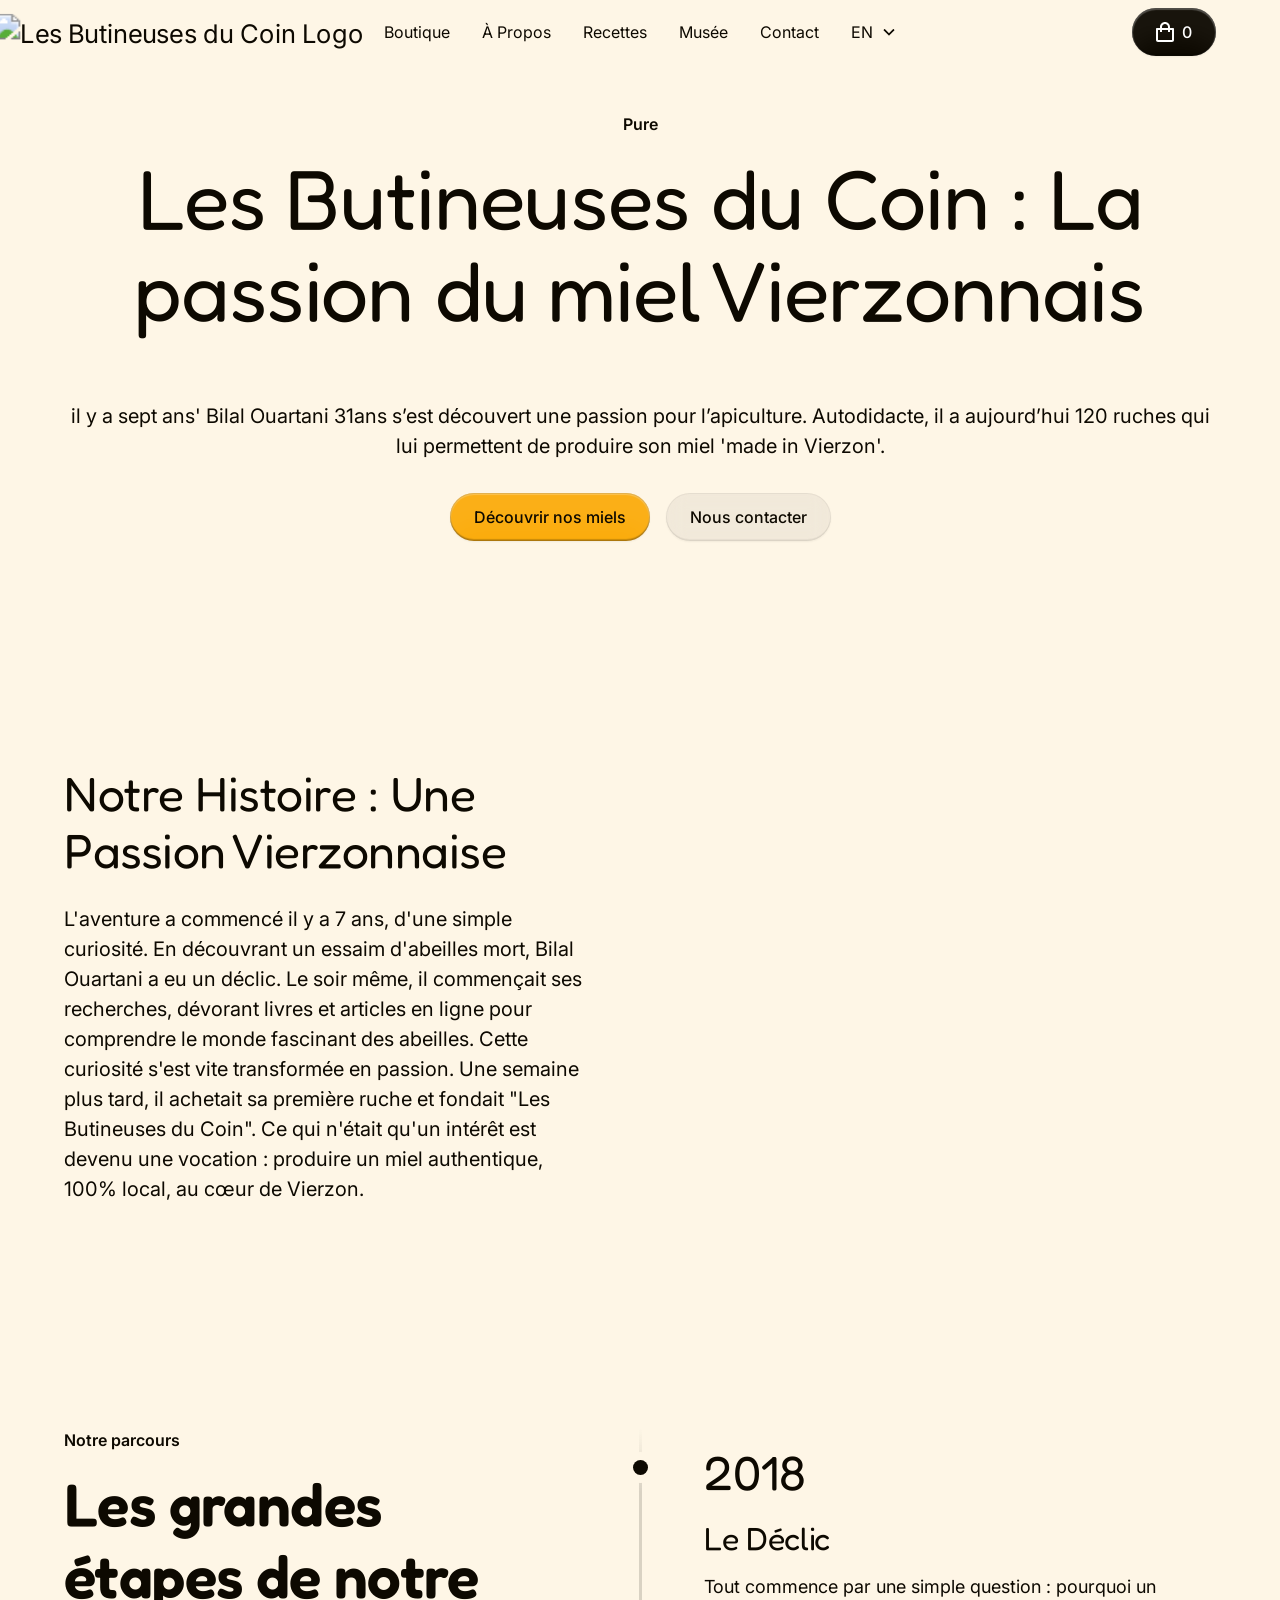
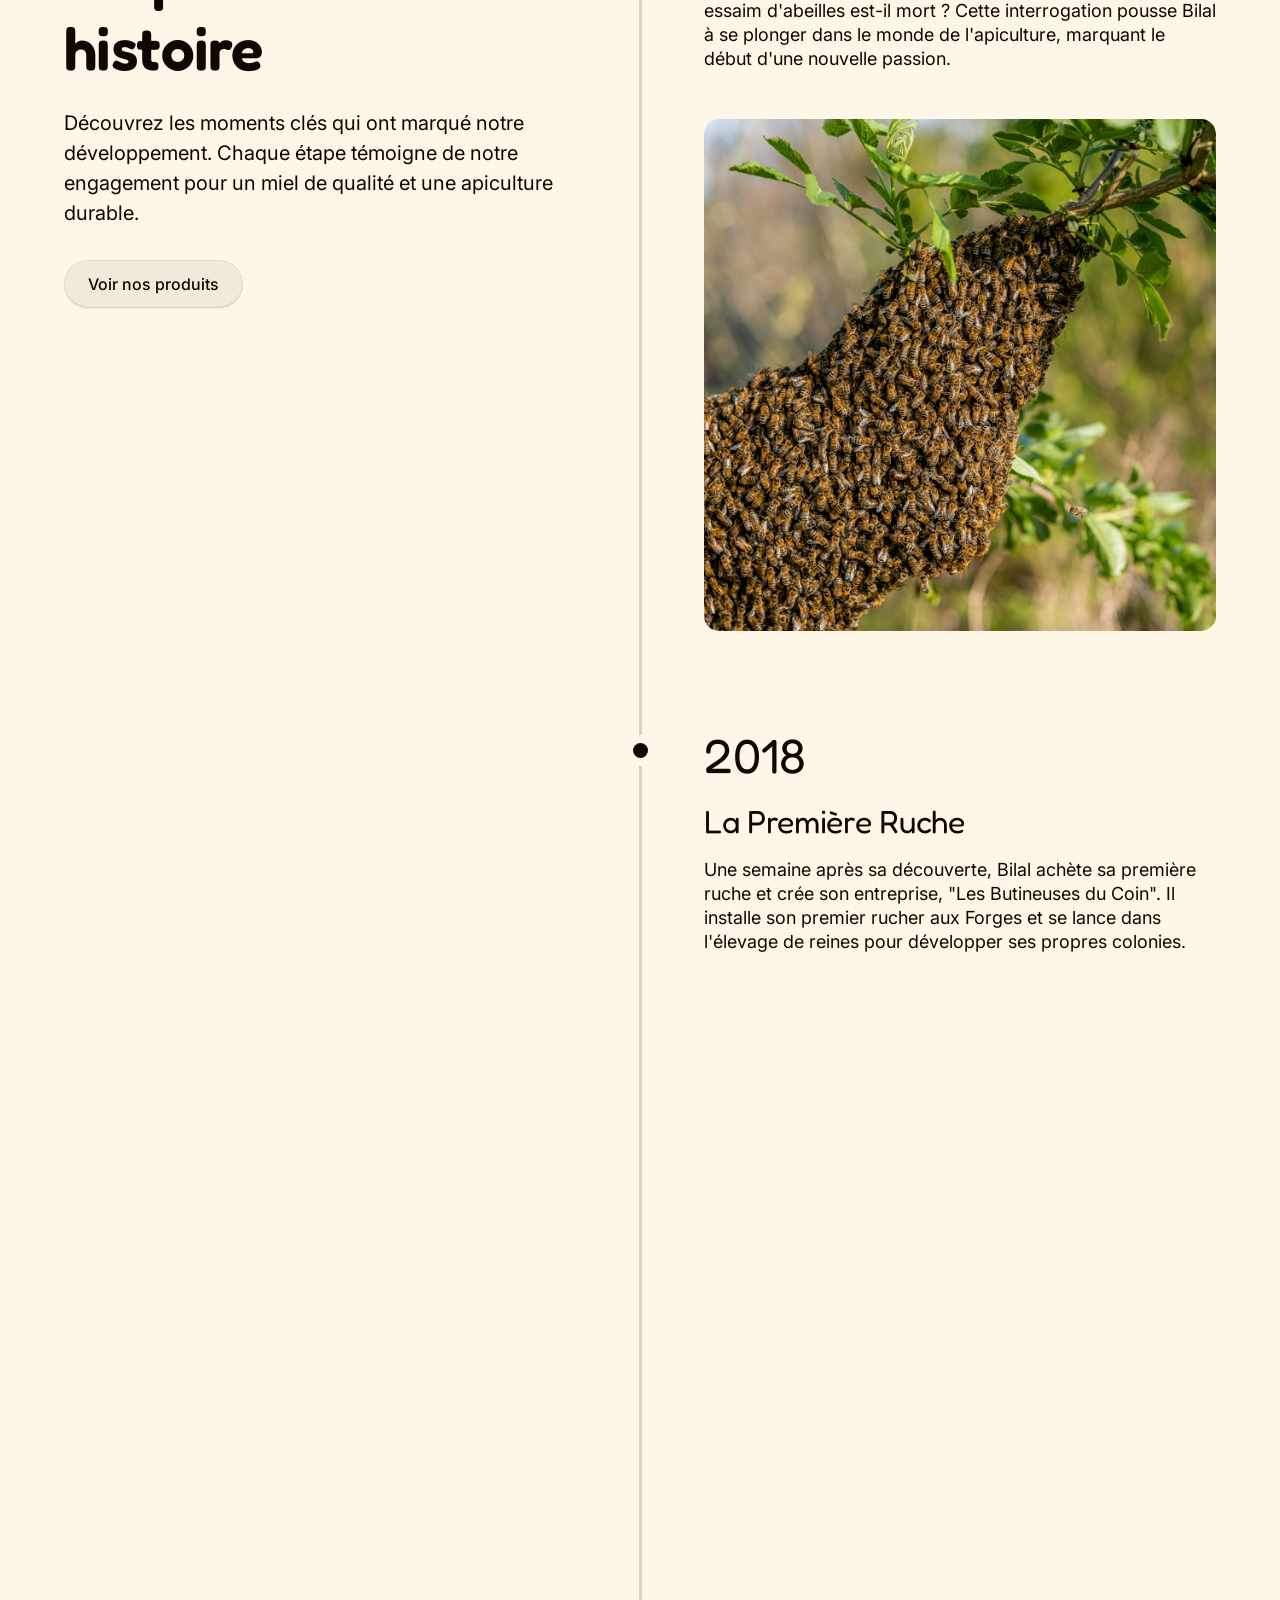
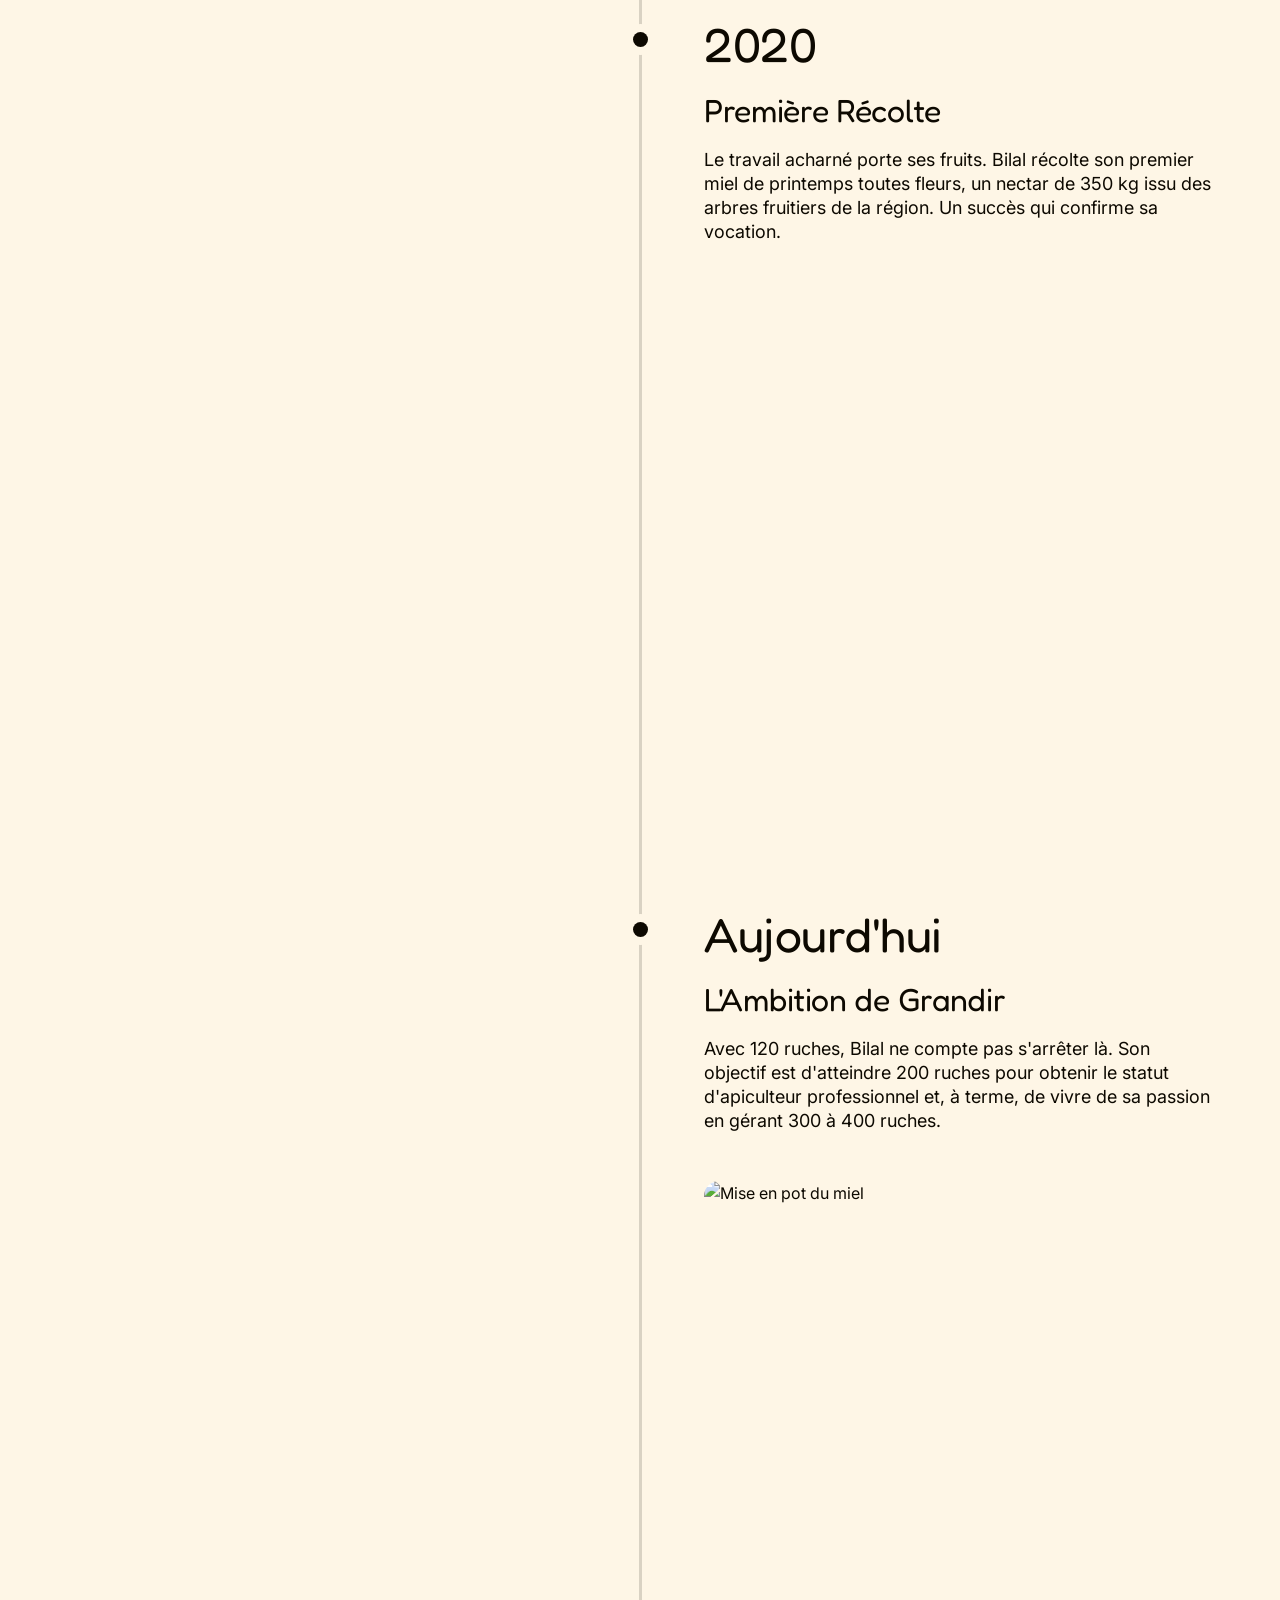
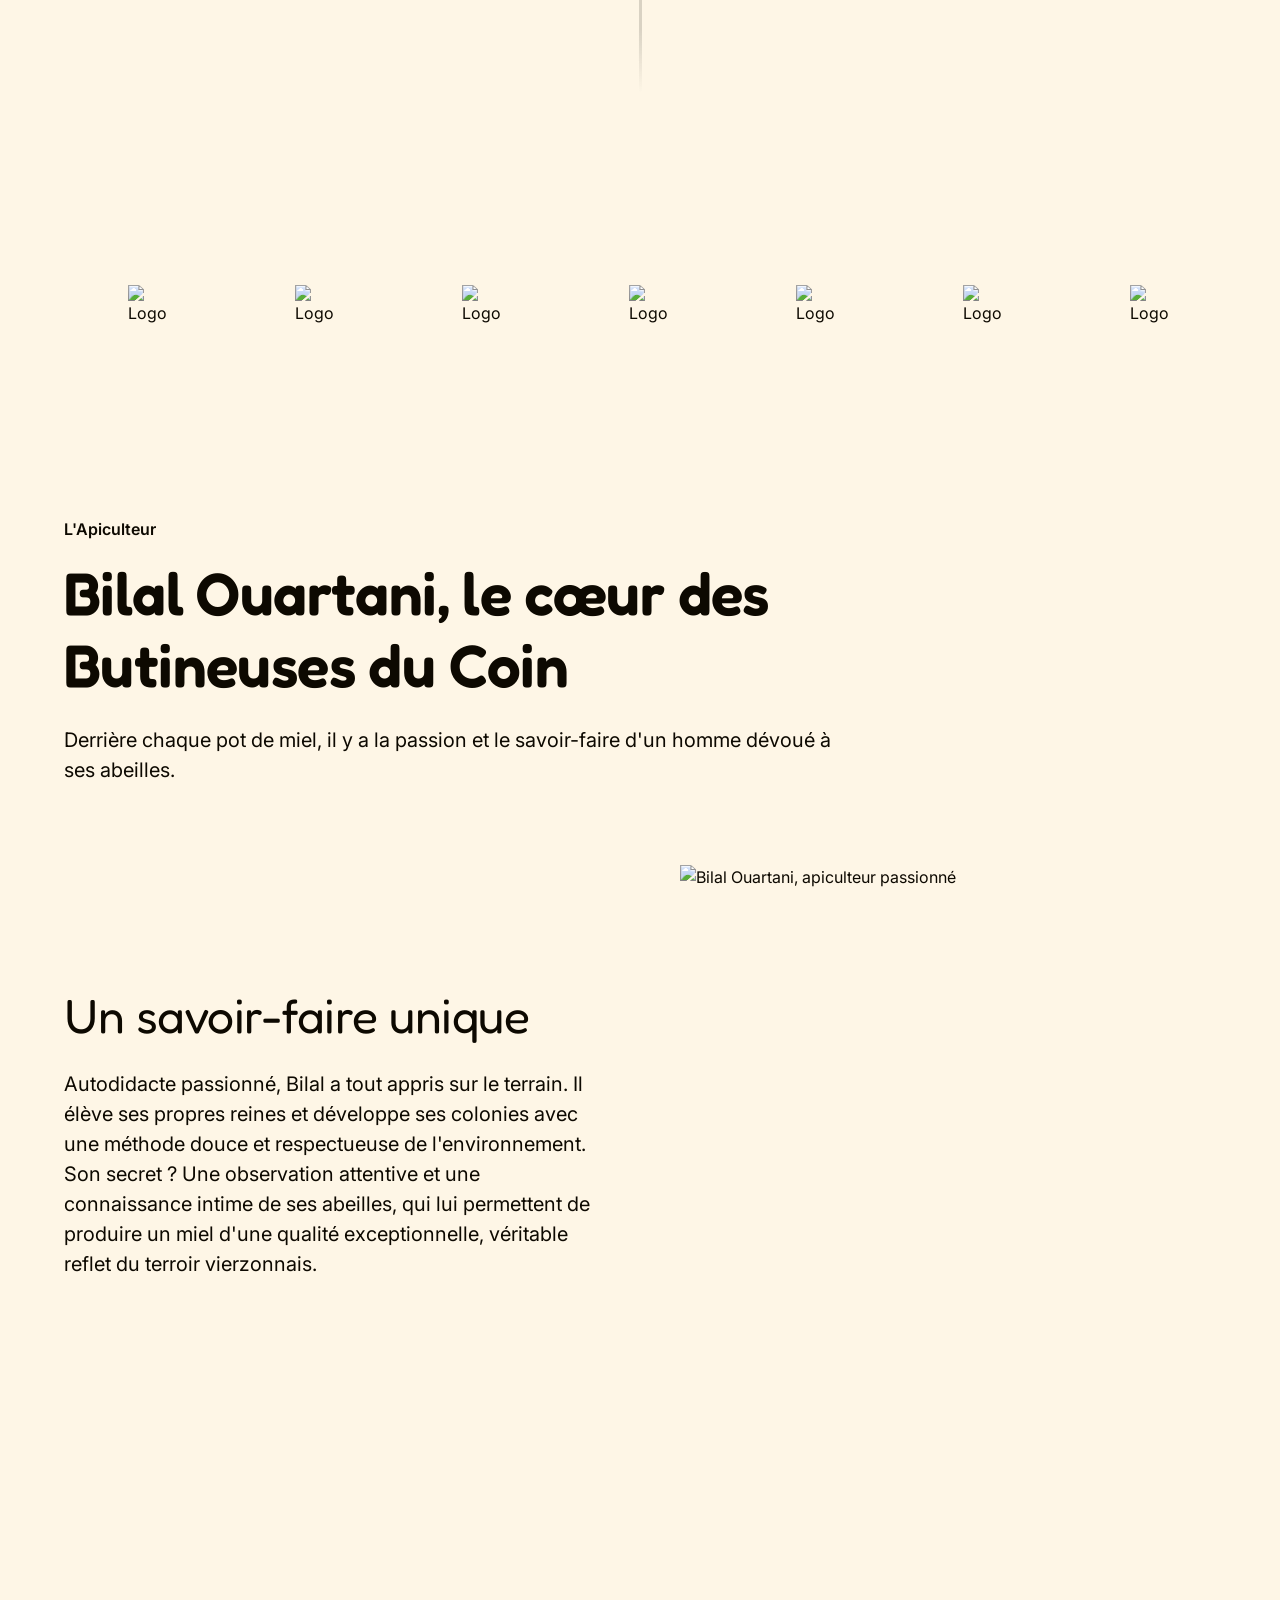
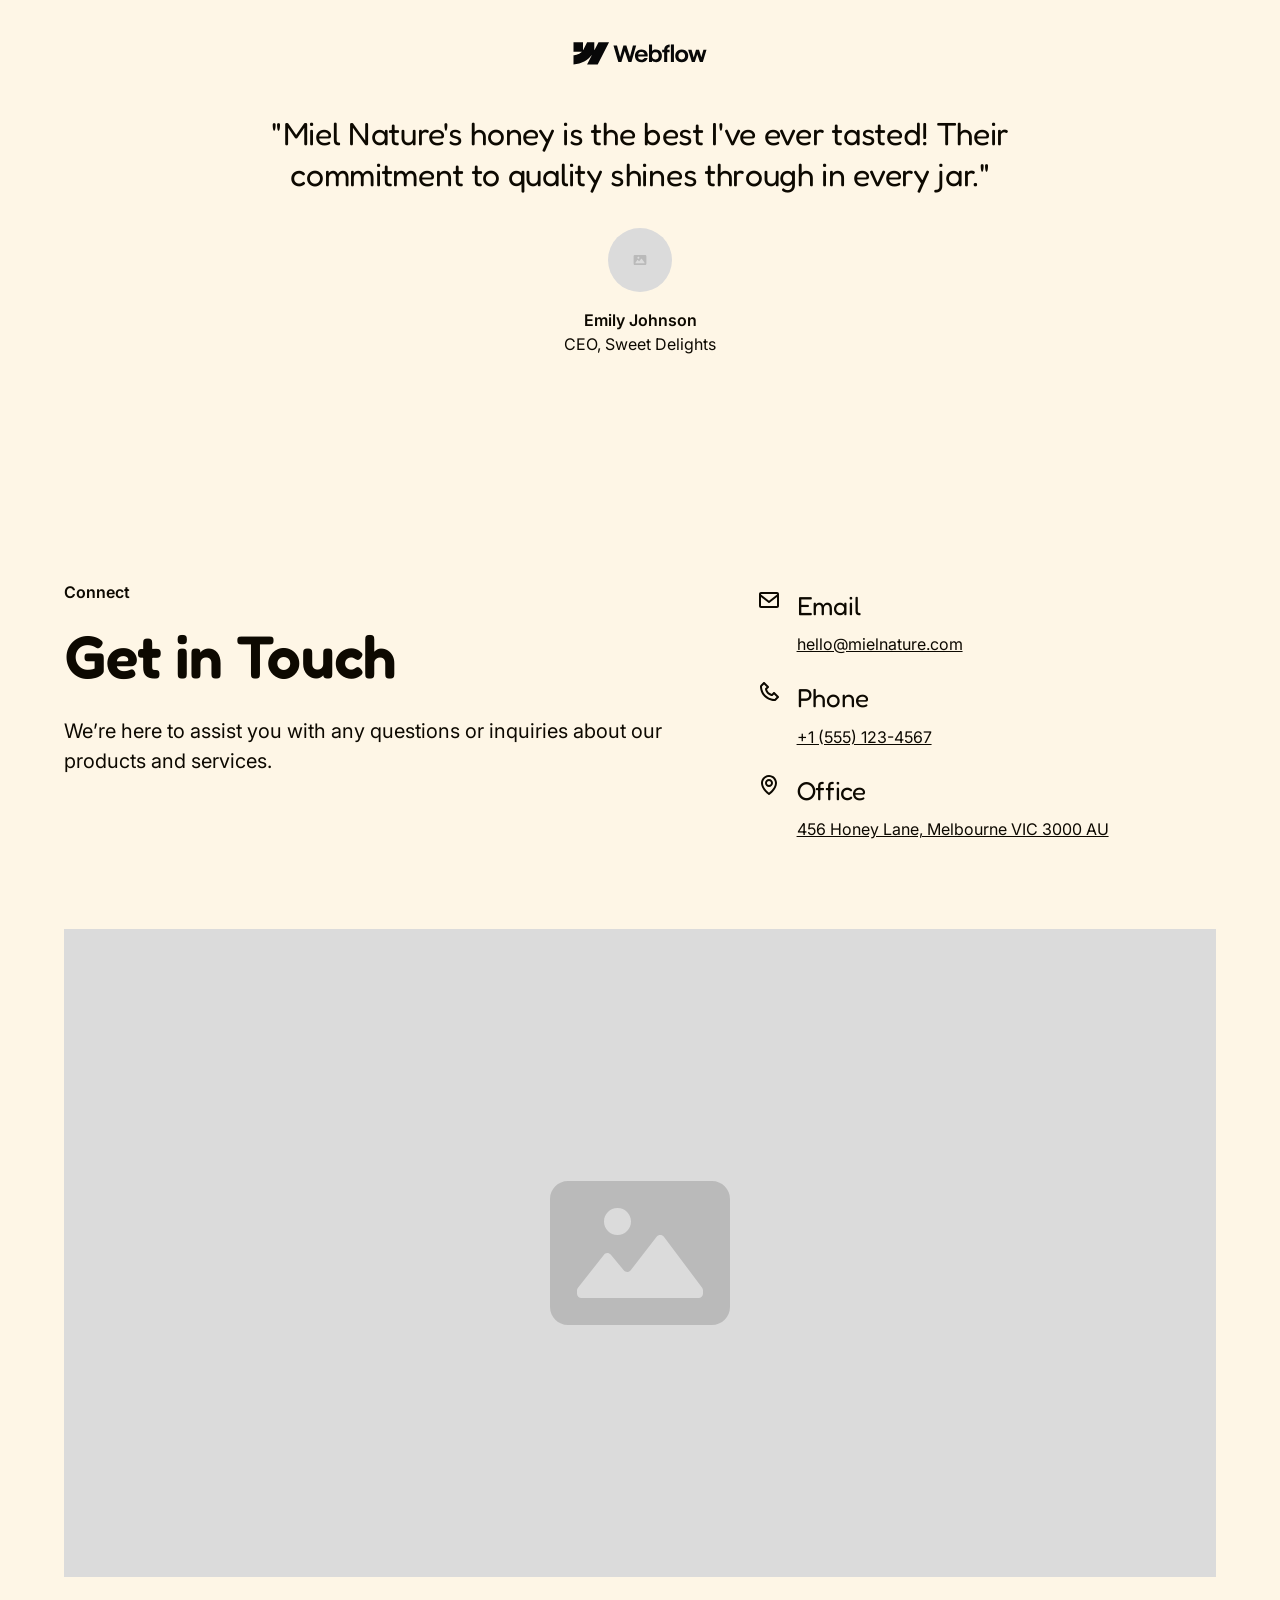
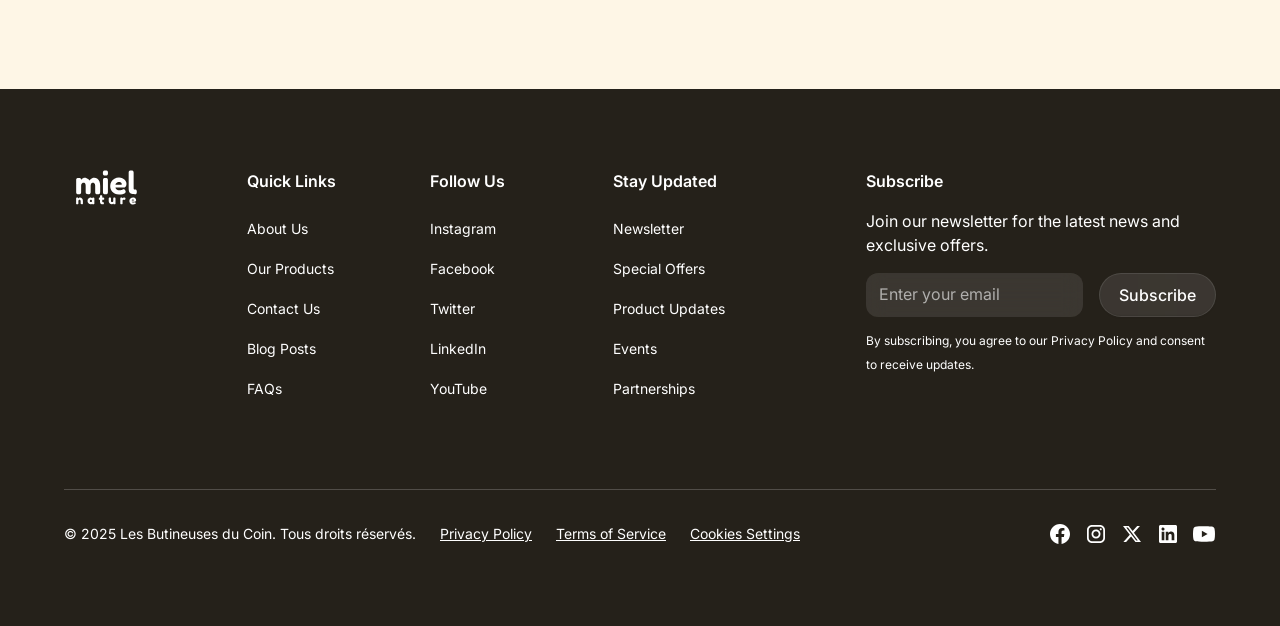
==== about-us.html @ dd6aa399 "V1" ====
<!DOCTYPE html><!--  This site was created in Webflow. https://webflow.com  --><!--  Last Published: Tue Aug 05 2025 04:51:40 GMT+0000 (Coordinated Universal Time)  -->
<html data-wf-page="68918dcccff616f6d6f81ccb" data-wf-site="68918dcccff616f6d6f81c86">
<head>
  <meta charset="utf-8">
  <title>À Propos - Les Butineuses du Coin</title>
  <meta content="À Propos - Les Butineuses du Coin" property="og:title">
  <meta content="À Propos - Les Butineuses du Coin" property="twitter:title">
  <meta content="width=device-width, initial-scale=1" name="viewport">
  <meta content="Webflow" name="generator">
  <link href="css/normalize.css" rel="stylesheet" type="text/css">
  <link href="css/webflow.css" rel="stylesheet" type="text/css">
  <link href="css/miel-34b9ab.webflow.css" rel="stylesheet" type="text/css">
  <script type="text/javascript">!function(o,c){var n=c.documentElement,t=" w-mod-";n.className+=t+"js",("ontouchstart"in o||o.DocumentTouch&&c instanceof DocumentTouch)&&(n.className+=t+"touch")}(window,document);</script>
  <link href="images/favicon.png" rel="shortcut icon" type="image/x-icon">
  <link href="images/webclip.png" rel="apple-touch-icon"><!--  Keep this css code to improve the font quality -->
  <style>
  * {
  -webkit-font-smoothing: antialiased;
  -moz-osx-font-smoothing: grayscale;
  -o-font-smoothing: antialiased;
}
.timeline3_image {
  border-radius: 15px;
}
</style>
</head>
<body>
  <div class="page-wrapper">
    <div class="global-styles">
      <div class="style-overrides w-embed">
        <style>
/* Ensure all elements inherit the color from its parent */
a,
.w-input,
.w-select,
.w-tab-link,
.w-nav-link,
.w-nav-brand,
.w-dropdown-btn,
.w-dropdown-toggle,
.w-slider-arrow-left,
.w-slider-arrow-right,
.w-dropdown-link {
  color: inherit;
  text-decoration: inherit;
  font-size: inherit;
}
/* Focus state style for keyboard navigation for the focusable elements */
*[tabindex]:focus-visible,
  input[type="file"]:focus-visible {
   outline: 0.125rem solid #4d65ff;
   outline-offset: 0.125rem;
}
/* Get rid of top margin on first element in any rich text element */
.w-richtext > :not(div):first-child, .w-richtext > div:first-child > :first-child {
  margin-top: 0 !important;
}
/* Get rid of bottom margin on last element in any rich text element */
.w-richtext>:last-child, .w-richtext ol li:last-child, .w-richtext ul li:last-child {
	margin-bottom: 0 !important;
}
/* Prevent all click and hover interaction with an element */
.pointer-events-off {
	pointer-events: none;
}
/* Enables all click and hover interaction with an element */
.pointer-events-on {
  pointer-events: auto;
}
/* Create a class of .div-square which maintains a 1:1 dimension of a div */
.div-square::after {
	content: "";
	display: block;
	padding-bottom: 100%;
}
/* Make sure containers never lose their center alignment */
.container-medium,.container-small, .container-large {
	margin-right: auto !important;
  margin-left: auto !important;
}
/* Apply "..." after 3 lines of text */
.text-style-3lines {
	display: -webkit-box;
	overflow: hidden;
	-webkit-line-clamp: 3;
	-webkit-box-orient: vertical;
}
/* Apply "..." after 2 lines of text */
.text-style-2lines {
	display: -webkit-box;
	overflow: hidden;
	-webkit-line-clamp: 2;
	-webkit-box-orient: vertical;
}
/* Adds inline flex display */
.display-inlineflex {
  display: inline-flex;
}
/* These classes are never overwritten */
.hide {
  display: none !important;
}
/* Remove default Webflow chevron from form select */
select{
  -webkit-appearance:none;
}
@media screen and (max-width: 991px) {
    .hide, .hide-tablet {
        display: none !important;
    }
}
  @media screen and (max-width: 767px) {
    .hide-mobile-landscape{
      display: none !important;
    }
}
  @media screen and (max-width: 479px) {
    .hide-mobile{
      display: none !important;
    }
}
.margin-0 {
  margin: 0rem !important;
}
.padding-0 {
  padding: 0rem !important;
}
.spacing-clean {
padding: 0rem !important;
margin: 0rem !important;
}
.margin-top {
  margin-right: 0rem !important;
  margin-bottom: 0rem !important;
  margin-left: 0rem !important;
}
.padding-top {
  padding-right: 0rem !important;
  padding-bottom: 0rem !important;
  padding-left: 0rem !important;
}
.margin-right {
  margin-top: 0rem !important;
  margin-bottom: 0rem !important;
  margin-left: 0rem !important;
}
.padding-right {
  padding-top: 0rem !important;
  padding-bottom: 0rem !important;
  padding-left: 0rem !important;
}
.margin-bottom {
  margin-top: 0rem !important;
  margin-right: 0rem !important;
  margin-left: 0rem !important;
}
.padding-bottom {
  padding-top: 0rem !important;
  padding-right: 0rem !important;
  padding-left: 0rem !important;
}
.margin-left {
  margin-top: 0rem !important;
  margin-right: 0rem !important;
  margin-bottom: 0rem !important;
}
.padding-left {
  padding-top: 0rem !important;
  padding-right: 0rem !important;
  padding-bottom: 0rem !important;
}
.margin-horizontal {
  margin-top: 0rem !important;
  margin-bottom: 0rem !important;
}
.padding-horizontal {
  padding-top: 0rem !important;
  padding-bottom: 0rem !important;
}
.margin-vertical {
  margin-right: 0rem !important;
  margin-left: 0rem !important;
}
.padding-vertical {
  padding-right: 0rem !important;
  padding-left: 0rem !important;
}
/* Apply "..." at 100% width */
.truncate-width { 
		width: 100%; 
    white-space: nowrap; 
    overflow: hidden; 
    text-overflow: ellipsis; 
}
/* Removes native scrollbar */
.no-scrollbar {
    -ms-overflow-style: none;
    overflow: -moz-scrollbars-none; 
}
.no-scrollbar::-webkit-scrollbar {
    display: none;
}
</style>
      </div>
      <div class="fonts w-embed">
        <style>@import url('https://fonts.googleapis.com/css?family=Fredoka:400')</style>
        <style>@import url('https://fonts.googleapis.com/css?family=Inter:400,500')</style>
      </div>
      <div class="color-schemes w-embed">
        <style>
.color-scheme-1 {}
  .color-scheme-2 {
    --color-scheme-1--text: var(--color-scheme-2--text);
    --color-scheme-1--background: var(--color-scheme-2--background);
    --color-scheme-1--foreground: var(--color-scheme-2--foreground);
    --color-scheme-1--border: var(--color-scheme-2--border);
    --color-scheme-1--accent: var(--color-scheme-2--accent);
  }
  .color-scheme-3 {
    --color-scheme-1--text: var(--color-scheme-3--text);
    --color-scheme-1--background: var(--color-scheme-3--background);
    --color-scheme-1--foreground: var(--color-scheme-3--foreground);
    --color-scheme-1--border: var(--color-scheme-3--border);
    --color-scheme-1--accent: var(--color-scheme-3--accent);
  }
  .color-scheme-4 {
    --color-scheme-1--text: var(--color-scheme-4--text);
    --color-scheme-1--background: var(--color-scheme-4--background);
    --color-scheme-1--foreground: var(--color-scheme-4--foreground);
    --color-scheme-1--border: var(--color-scheme-4--border);
    --color-scheme-1--accent: var(--color-scheme-4--accent);
  }
  .color-scheme-5 {
    --color-scheme-1--text: var(--color-scheme-5--text);
    --color-scheme-1--background: var(--color-scheme-5--background);
    --color-scheme-1--foreground: var(--color-scheme-5--foreground);
    --color-scheme-1--border: var(--color-scheme-5--border);
    --color-scheme-1--accent: var(--color-scheme-5--accent);
  }
.w-slider-dot {
  background-color: var(--color-scheme-1--text);
  opacity: 0.20;
}
.w-slider-dot.w-active {
  background-color: var(--color-scheme-1--text);
  opacity: 1;
}
/* Override .w-slider-nav-invert styles */
.w-slider-nav-invert .w-slider-dot {
  background-color: var(--color-scheme-1--text) !important;
  opacity: 0.20 !important;
}
.w-slider-nav-invert .w-slider-dot.w-active {
  background-color: var(--color-scheme-1--text) !important;
  opacity: 1 !important;
}
</style>
      </div>
    </div>
    <div data-collapse="medium" data-animation="default" data-duration="400" fs-scrolldisable-element="smart-nav" data-easing="ease" data-easing2="ease" role="banner" class="navbar2_component color-scheme-1 w-nav">
      <div class="navbar2_container">
        <a href="#" class="navbar2_logo-link w-nav-brand">
          <div class="navbar2_logo-image-wrapper"><img src="logo-foncé.png" alt="Les Butineuses du Coin Logo" class="navbar2_logo-image"></div>
        </a>
        <nav role="navigation" id="w-node-_81c78700-a17b-f025-f15c-7c295c257ce1-5c257cdd" class="navbar2_menu is-page-height-tablet w-nav-menu">
          <a href="products.html" class="navbar2_link w-nav-link">Boutique</a>
          <a href="about-us.html" class="navbar2_link w-nav-link">À Propos</a>
          <a href="#" class="navbar2_link w-nav-link">Recettes</a>
          <a href="#" class="navbar2_link w-nav-link">Musée</a>
          <a href="#" class="navbar2_link w-nav-link">Contact</a>
          <div data-delay="200" data-hover="true" class="navbar2_menu-dropdown w-dropdown">
            <div class="navbar2_dropdwn-toggle w-dropdown-toggle">
              <div>EN</div>
              <div class="dropdown-chevron w-embed"><svg width=" 100%" height=" 100%" viewbox="0 0 16 16" fill="none" xmlns="http://www.w3.org/2000/svg">
                  <path fill-rule="evenodd" clip-rule="evenodd" d="M2.55806 6.29544C2.46043 6.19781 2.46043 6.03952 2.55806 5.94189L3.44195 5.058C3.53958 4.96037 3.69787 4.96037 3.7955 5.058L8.00001 9.26251L12.2045 5.058C12.3021 4.96037 12.4604 4.96037 12.5581 5.058L13.4419 5.94189C13.5396 6.03952 13.5396 6.19781 13.4419 6.29544L8.17678 11.5606C8.07915 11.6582 7.92086 11.6582 7.82323 11.5606L2.55806 6.29544Z" fill="currentColor"></path>
                </svg></div>
            </div>
            <nav class="navbar2_dropdown-list w-dropdown-list">
              <a href="#" class="navbar2_dropdown-link w-dropdown-link">Anglais</a>
              <a href="#" class="navbar2_dropdown-link w-dropdown-link">Français</a>
            </nav>
          </div>
        </nav>
        <div id="w-node-_81c78700-a17b-f025-f15c-7c295c257cf4-5c257cdd" class="navbar2_button-wrapper">
          <a href="#" class="button is-alternate w-inline-block">
            <div class="icon-cart w-embed"><svg xmlns="http://www.w3.org/2000/svg" width="100%" height="100%" viewbox="0 0 18 20" fill="none" preserveaspectratio="xMidYMid meet" aria-hidden="true" role="img">
                <path d="M2 20H16C17.103 20 18 19.103 18 18V7C18 6.73478 17.8946 6.48043 17.7071 6.29289C17.5196 6.10536 17.2652 6 17 6H14V5C14 2.243 11.757 0 9 0C6.243 0 4 2.243 4 5V6H1C0.734784 6 0.48043 6.10536 0.292893 6.29289C0.105357 6.48043 0 6.73478 0 7V18C0 19.103 0.897 20 2 20ZM6 5C6 3.346 7.346 2 9 2C10.654 2 12 3.346 12 5V6H6V5ZM2 8H4V10H6V8H12V10H14V8H16L16.002 18H2V8Z" fill="currentColor"></path>
              </svg></div>
            <div>0</div>
          </a>
          <div class="navbar2_menu-button w-nav-button">
            <div class="menu-icon2">
              <div class="menu-icon2_line-top"></div>
              <div class="menu-icon2_line-middle">
                <div class="menu-icon2_line-middle-inner"></div>
              </div>
              <div class="menu-icon2_line-bottom"></div>
            </div>
          </div>
        </div>
      </div>
    </div>
    <main class="main-wrapper">
      <header class="section_header47 color-scheme-1" style="position: relative; overflow: hidden;">
        <video autoplay loop muted playsinline style="position: absolute; top: 0; left: 0; width: 100%; height: 100%; object-fit: cover; z-index: -2;">
          <source src="miel-cire.mp4" type="video/mp4">
        </video>
        <div style="position: absolute; top: 0; left: 0; width: 100%; height: 100%; background-color: rgba(0, 0, 0, 0.5); z-index: -1;"></div>
        <div class="padding-global">
          <div class="container-large">
            <div class="padding-section-large">
              <div class="header47_component">
                <div class="w-layout-grid header47_content" style="display: flex; flex-direction: column; align-items: center; text-align: center;">
                  <div class="header47_content-left">
                    <div class="margin-bottom margin-xsmall">
                      <div class="text-style-tagline">Pure</div>
                    </div>
                    <h1 class="heading-style-h1">Les Butineuses du Coin : La passion du miel Vierzonnais</h1>
                  </div>
                  <div class="header47_content-right">
                    <p class="text-size-medium">il y a sept ans' Bilal Ouartani 31ans s’est découvert une passion pour l’apiculture. Autodidacte, il a aujourd’hui 120 ruches qui lui permettent de produire son miel &#x27;made in Vierzon&#x27;.</p>
                    <div class="margin-top margin-medium">
                      <div class="button-group is-center">
                        <a href="products.html" class="button w-button">Découvrir nos miels</a>
                        <a href="#" class="button is-secondary w-button">Nous contacter</a>
                      </div>
                    </div>
                  </div>
                </div>
              </div>
            </div>
          </div>
        </div>
      </header>
      <section class="section_layout3 color-scheme-1">
        <div class="padding-global">
          <div class="container-large">
            <div class="padding-section-large">
              <div class="layout3_component">
                <div class="w-layout-grid layout3_content">
                  <div class="layout3_content-left">
                    <div class="margin-bottom margin-small">
                      <h2 class="heading-style-h3">Notre Histoire : Une Passion Vierzonnaise</h2>
                    </div>
                    <p class="text-size-medium">L&#x27;aventure a commencé il y a 7 ans, d&#x27;une simple curiosité. En découvrant un essaim d&#x27;abeilles mort, Bilal Ouartani a eu un déclic. Le soir même, il commençait ses recherches, dévorant livres et articles en ligne pour comprendre le monde fascinant des abeilles. Cette curiosité s&#x27;est vite transformée en passion. Une semaine plus tard, il achetait sa première ruche et fondait "Les Butineuses du Coin". Ce qui n&#x27;était qu&#x27;un intérêt est devenu une vocation : produire un miel authentique, 100% local, au cœur de Vierzon.</p>
                  </div>
                  <div class="layout3_image-wrapper">
                    <video autoplay loop muted playsinline style="width: 100%; height: 100%; object-fit: cover;">
                      <source src="vidéo2.mp4" type="video/mp4">
                    </video>
                  </div>
                </div>
              </div>
            </div>
          </div>
        </div>
      </section>
      <section class="section_timeline3 color-scheme-1">
        <div class="padding-global">
          <div class="container-large">
            <div class="padding-section-large">
              <div class="timeline3_component">
                <div class="w-layout-grid timeline3_content">
                  <div class="timeline3_content-left">
                    <div class="margin-bottom margin-xsmall">
                      <div class="text-style-tagline">Notre parcours</div>
                    </div>
                    <div class="margin-bottom margin-small">
                      <h2 class="heading-style-h2">Les grandes étapes de notre histoire</h2>
                    </div>
                    <p class="text-size-medium">Découvrez les moments clés qui ont marqué notre développement. Chaque étape témoigne de notre engagement pour un miel de qualité et une apiculture durable.</p>
                    <div class="margin-top margin-medium">
                      <div class="button-group">
                        <a href="products.html" class="button is-secondary w-button">Voir nos produits</a>
                      </div>
                    </div>
                  </div>
                  <div id="w-node-e0bac6ee-c6b7-d618-f98f-8f9235a96b5b-d6f81ccb" class="timeline3_progress">
                    <div class="timeline3_fade-overlay-top"></div>
                    <div class="timeline3_progress-line"></div>
                    <div class="timeline3_line"></div>
                    <div class="timeline3_fade-overlay-bottom"></div>
                    <div class="timeline3_progress-line-cover"></div>
                  </div>
                  <div class="timeline3_content-right">
                    <div class="timeline3_row">
                      <div class="timeline3_circle-wrapper">
                        <div class="timeline3_circle"></div>
                      </div>
                      <div class="margin-top margin-xsmall">
                        <div class="timeline3_item">
                          <div class="margin-bottom margin-large">
                            <div class="timeline3_item-content">
                              <div class="margin-bottom margin-xsmall">
                                <h3 class="heading-style-h3">2018</h3>
                              </div>
                              <div class="margin-bottom margin-xsmall">
                                <h4 class="heading-style-h5">Le Déclic</h4>
                              </div>
                              <p class="text-size-regular">Tout commence par une simple question : pourquoi un essaim d&#x27;abeilles est-il mort ? Cette interrogation pousse Bilal à se plonger dans le monde de l&#x27;apiculture, marquant le début d&#x27;une nouvelle passion.</p>
                            </div>
                          </div>
                          <div class="timeline3_image-wrapper"><img loading="lazy" src="essaim.jpg" alt="Un essaim d'abeilles" class="timeline3_image"></div>
                        </div>
                      </div>
                    </div>
                    <div class="timeline3_row">
                      <div class="timeline3_circle-wrapper">
                        <div class="timeline3_circle"></div>
                      </div>
                      <div class="margin-top margin-xsmall">
                        <div class="timeline3_item">
                          <div class="margin-bottom margin-large">
                            <div class="timeline3_item-content">
                              <div class="margin-bottom margin-xsmall">
                                <h3 class="heading-style-h3">2018</h3>
                              </div>
                              <div class="margin-bottom margin-xsmall">
                                <h4 class="heading-style-h5">La Première Ruche</h4>
                              </div>
                              <p class="text-size-regular">Une semaine après sa découverte, Bilal achète sa première ruche et crée son entreprise, "Les Butineuses du Coin". Il installe son premier rucher aux Forges et se lance dans l'élevage de reines pour développer ses propres colonies.</p>
                            </div>
                          </div>
                          <div class="timeline3_image-wrapper">
                            <video id="timeline-video" loop muted playsinline class="timeline3_image" style="width: 100%; height: 100%; object-fit: cover; border-radius: 15px;">
                              <source src="première ruche.mp4" type="video/mp4">
                              Votre navigateur ne supporte pas la lecture de vidéos.
                            </video>
                          </div>
                        </div>
                      </div>
                    </div>
                    <div class="timeline3_row">
                      <div class="timeline3_circle-wrapper">
                        <div class="timeline3_circle"></div>
                      </div>
                      <div class="margin-top margin-xsmall">
                        <div class="timeline3_item">
                          <div class="margin-bottom margin-large">
                            <div class="timeline3_item-content">
                              <div class="margin-bottom margin-xsmall">
                                <h3 class="heading-style-h3">2020</h3>
                              </div>
                              <div class="margin-bottom margin-xsmall">
                                <h4 class="heading-style-h5">Première Récolte</h4>
                              </div>
                              <p class="text-size-regular">Le travail acharné porte ses fruits. Bilal récolte son premier miel de printemps toutes fleurs, un nectar de 350 kg issu des arbres fruitiers de la région. Un succès qui confirme sa vocation.</p>
                            </div>
                          </div>
                          <div class="timeline3_image-wrapper">
                            <video loop muted playsinline class="timeline3_image" style="width: 100%; height: 100%; object-fit: cover; border-radius: 15px;">
                              <source src="première récolte.mp4" type="video/mp4">
                              Votre navigateur ne supporte pas la lecture de vidéos.
                            </video>
                          </div>
                        </div>
                      </div>
                    </div>
                    <div class="timeline3_row">
                      <div class="timeline3_circle-wrapper">
                        <div class="timeline3_circle"></div>
                      </div>
                      <div class="margin-top margin-xsmall">
                        <div class="timeline3_item">
                          <div class="margin-bottom margin-large">
                            <div class="timeline3_item-content">
                              <div class="margin-bottom margin-xsmall">
                                <h3 class="heading-style-h3">Aujourd&#x27;hui</h3>
                              </div>
                              <div class="margin-bottom margin-xsmall">
                                <h4 class="heading-style-h5">L&#x27;Ambition de Grandir</h4>
                              </div>
                              <p class="text-size-regular">Avec 120 ruches, Bilal ne compte pas s&#x27;arrêter là. Son objectif est d&#x27;atteindre 200 ruches pour obtenir le statut d&#x27;apiculteur professionnel et, à terme, de vivre de sa passion en gérant 300 à 400 ruches.</p>
                            </div>
                          </div>
                          <div class="timeline3_image-wrapper"><img loading="lazy" src="../miel 4.jpg" alt="Mise en pot du miel" class="timeline3_image"></div>
                        </div>
                      </div>
                    </div>
                  </div>
                </div>
              </div>
            </div>
          </div>
        </div>
      </section>
      <section class="section_logo3 color-scheme-1" style="z-index: 10;">
        <div class="padding-global">
          <div class="container-large">
            <div class="padding-section-medium">
              <div class="logo3_component">
                <div class="logo3_list-wrapper">
                  <div class="logo3_list">
                    <img src="logo-foncé.png" alt="Logo" class="logo3_logo">
                    <img src="logo-foncé.png" alt="Logo" class="logo3_logo">
                    <img src="logo-foncé.png" alt="Logo" class="logo3_logo">
                    <img src="logo-foncé.png" alt="Logo" class="logo3_logo">
                    <img src="logo-foncé.png" alt="Logo" class="logo3_logo">
                    <img src="logo-foncé.png" alt="Logo" class="logo3_logo">
                    <img src="logo-foncé.png" alt="Logo" class="logo3_logo">
                    <img src="logo-foncé.png" alt="Logo" class="logo3_logo">
                    <img src="logo-foncé.png" alt="Logo" class="logo3_logo">
                    <img src="logo-foncé.png" alt="Logo" class="logo3_logo">
                  </div>
                  <div class="logo3_list">
                    <img src="logo-foncé.png" alt="Logo" class="logo3_logo">
                    <img src="logo-foncé.png" alt="Logo" class="logo3_logo">
                    <img src="logo-foncé.png" alt="Logo" class="logo3_logo">
                    <img src="logo-foncé.png" alt="Logo" class="logo3_logo">
                    <img src="logo-foncé.png" alt="Logo" class="logo3_logo">
                    <img src="logo-foncé.png" alt="Logo" class="logo3_logo">
                    <img src="logo-foncé.png" alt="Logo" class="logo3_logo">
                    <img src="logo-foncé.png" alt="Logo" class="logo3_logo">
                    <img src="logo-foncé.png" alt="Logo" class="logo3_logo">
                    <img src="logo-foncé.png" alt="Logo" class="logo3_logo">
                  </div>
                </div>
              </div>
            </div>
          </div>
        </div>
      </section>
      <section class="section_team10 color-scheme-1">
        <div class="padding-global">
          <div class="container-large">
            <div class="padding-section-large">
              <div class="team10_component">
                <div class="margin-bottom margin-xxlarge">
                  <div class="max-width-large">
                    <div class="margin-bottom margin-xsmall">
                      <div class="text-style-tagline">L'Apiculteur</div>
                    </div>
                    <div class="margin-bottom margin-small">
                      <h2 class="heading-style-h2">Bilal Ouartani, le cœur des Butineuses du Coin</h2>
                    </div>
                    <p class="text-size-medium">Derrière chaque pot de miel, il y a la passion et le savoir-faire d'un homme dévoué à ses abeilles.</p>
                  </div>
                </div>
                <div class="w-layout-grid layout3_content">
                  <div class="layout3_content-left">
                    <div class="margin-bottom margin-small">
                      <h3 class="heading-style-h3">Un savoir-faire unique</h3>
                    </div>
                    <p class="text-size-medium">Autodidacte passionné, Bilal a tout appris sur le terrain. Il élève ses propres reines et développe ses colonies avec une méthode douce et respectueuse de l'environnement. Son secret ? Une observation attentive et une connaissance intime de ses abeilles, qui lui permettent de produire un miel d'une qualité exceptionnelle, véritable reflet du terroir vierzonnais.</p>
                  </div>
                  <div class="layout3_image-wrapper"><img loading="lazy" src="../image-audre lamy.jpg" alt="Bilal Ouartani, apiculteur passionné" class="layout3_image"></div>
                </div>
              </div>
            </div>
          </div>
        </div>
      </section>
      <section class="section_testimonial1 color-scheme-1">
        <div class="padding-global">
          <div class="container-large">
            <div class="padding-section-large">
              <div class="max-width-large align-center">
                <div class="testimonial1_component">
                  <div class="testimonial1_content">
                    <div class="margin-bottom margin-medium">
                      <div class="testimonial1_logo-wrapper"><img loading="lazy" src="images/logo-webflow.svg" alt="" class="testimonial1_logo"></div>
                    </div>
                    <h3 class="heading-style-h5">&quot;Miel Nature&#x27;s honey is the best I&#x27;ve ever tasted! Their commitment to quality shines through in every jar.&quot;</h3>
                    <div class="margin-top margin-medium">
                      <div class="testimonial1_client">
                        <div class="margin-bottom margin-xsmall">
                          <div class="testimonial1_client-image-wrapper"><img loading="lazy" src="images/placeholder-image.svg" alt="" class="testimonial1_client-image"></div>
                        </div>
                        <div class="text-weight-semibold">Emily Johnson</div>
                        <div>CEO, Sweet Delights</div>
                      </div>
                    </div>
                  </div>
                </div>
              </div>
            </div>
          </div>
        </div>
      </section>
      <section class="section_contact15 color-scheme-1">
        <div class="padding-global">
          <div class="container-large">
            <div class="padding-section-large">
              <div class="contact15_component">
                <div class="margin-bottom margin-xxlarge">
                  <div class="w-layout-grid contact15_content">
                    <div class="contact15_content-left">
                      <div class="max-width-large">
                        <div class="margin-bottom margin-xsmall">
                          <div class="text-style-tagline">Connect</div>
                        </div>
                        <div class="margin-bottom margin-small">
                          <h2 class="heading-style-h2">Get in Touch</h2>
                        </div>
                        <p class="text-size-medium">We’re here to assist you with any questions or inquiries about our products and services.</p>
                      </div>
                    </div>
                    <div class="contact15_content-right">
                      <div class="w-layout-grid contact15_contact-list">
                        <div id="w-node-e0bac6ee-c6b7-d618-f98f-8f9235a96cb9-d6f81ccb" class="contact15_item">
                          <div class="contact15_item-icon-wrapper">
                            <div class="icon-embed-xsmall w-embed"><svg width=" 100%" height=" 100%" viewbox="0 0 24 24" fill="none" xmlns="http://www.w3.org/2000/svg">
                                <path d="M20 4H4C2.897 4 2 4.897 2 6V18C2 19.103 2.897 20 4 20H20C21.103 20 22 19.103 22 18V6C22 4.897 21.103 4 20 4ZM20 6V6.511L12 12.734L4 6.512V6H20ZM4 18V9.044L11.386 14.789C11.5611 14.9265 11.7773 15.0013 12 15.0013C12.2227 15.0013 12.4389 14.9265 12.614 14.789L20 9.044L20.002 18H4Z" fill="currentColor"></path>
                              </svg></div>
                          </div>
                          <div class="contact15_item-text-wrapper">
                            <div class="margin-bottom margin-xxsmall">
                              <h3 class="heading-style-h6">Email</h3>
                            </div>
                            <a href="#" class="text-style-link">hello@mielnature.com</a>
                          </div>
                        </div>
                        <div id="w-node-e0bac6ee-c6b7-d618-f98f-8f9235a96cc2-d6f81ccb" class="contact15_item">
                          <div class="contact15_item-icon-wrapper">
                            <div class="icon-embed-xsmall w-embed"><svg width=" 100%" height=" 100%" viewbox="0 0 24 24" fill="none" xmlns="http://www.w3.org/2000/svg">
                                <path d="M17.707 12.293C17.6142 12.2 17.504 12.1263 17.3827 12.076C17.2614 12.0257 17.1313 11.9998 17 11.9998C16.8687 11.9998 16.7386 12.0257 16.6173 12.076C16.496 12.1263 16.3858 12.2 16.293 12.293L14.699 13.887C13.96 13.667 12.581 13.167 11.707 12.293C10.833 11.419 10.333 10.04 10.113 9.30096L11.707 7.70696C11.7999 7.61417 11.8737 7.50397 11.924 7.38265C11.9743 7.26134 12.0002 7.13129 12.0002 6.99996C12.0002 6.86862 11.9743 6.73858 11.924 6.61726C11.8737 6.49595 11.7999 6.38575 11.707 6.29296L7.707 2.29296C7.61421 2.20001 7.50401 2.12627 7.38269 2.07596C7.26138 2.02565 7.13133 1.99976 7 1.99976C6.86866 1.99976 6.73862 2.02565 6.6173 2.07596C6.49599 2.12627 6.38579 2.20001 6.293 2.29296L3.581 5.00496C3.201 5.38496 2.987 5.90696 2.995 6.43996C3.018 7.86396 3.395 12.81 7.293 16.708C11.191 20.606 16.137 20.982 17.562 21.006H17.59C18.118 21.006 18.617 20.798 18.995 20.42L21.707 17.708C21.7999 17.6152 21.8737 17.505 21.924 17.3837C21.9743 17.2623 22.0002 17.1323 22.0002 17.001C22.0002 16.8696 21.9743 16.7396 21.924 16.6183C21.8737 16.4969 21.7999 16.3867 21.707 16.294L17.707 12.293ZM17.58 19.005C16.332 18.984 12.062 18.649 8.707 15.293C5.341 11.927 5.015 7.64196 4.995 6.41896L7 4.41396L9.586 6.99996L8.293 8.29296C8.17546 8.41041 8.08904 8.55529 8.04155 8.71453C7.99406 8.87376 7.987 9.04231 8.021 9.20496C8.045 9.31996 8.632 12.047 10.292 13.707C11.952 15.367 14.679 15.954 14.794 15.978C14.9565 16.0129 15.1253 16.0064 15.2846 15.9591C15.444 15.9117 15.5889 15.825 15.706 15.707L17 14.414L19.586 17L17.58 19.005V19.005Z" fill="currentColor"></path>
                              </svg></div>
                          </div>
                          <div class="contact15_item-text-wrapper">
                            <div class="margin-bottom margin-xxsmall">
                              <h3 class="heading-style-h6">Phone</h3>
                            </div>
                            <a href="#" class="text-style-link">+1 (555) 123-4567</a>
                          </div>
                        </div>
                        <div id="w-node-e0bac6ee-c6b7-d618-f98f-8f9235a96ccb-d6f81ccb" class="contact15_item">
                          <div class="contact15_item-icon-wrapper">
                            <div class="icon-embed-xsmall w-embed"><svg width=" 100%" height=" 100%" viewbox="0 0 24 24" fill="none" xmlns="http://www.w3.org/2000/svg">
                                <path d="M12 14C14.206 14 16 12.206 16 10C16 7.794 14.206 6 12 6C9.794 6 8 7.794 8 10C8 12.206 9.794 14 12 14ZM12 8C13.103 8 14 8.897 14 10C14 11.103 13.103 12 12 12C10.897 12 10 11.103 10 10C10 8.897 10.897 8 12 8Z" fill="currentColor"></path>
                                <path d="M11.42 21.814C11.5892 21.9349 11.792 21.9998 12 21.9998C12.208 21.9998 12.4107 21.9349 12.58 21.814C12.884 21.599 20.029 16.44 20 10C20 5.589 16.411 2 12 2C7.589 2 4 5.589 4 9.995C3.971 16.44 11.116 21.599 11.42 21.814ZM12 4C15.309 4 18 6.691 18 10.005C18.021 14.443 13.612 18.428 12 19.735C10.389 18.427 5.979 14.441 6 10C6 6.691 8.691 4 12 4Z" fill="currentColor"></path>
                              </svg></div>
                          </div>
                          <div class="contact15_item-text-wrapper">
                            <div class="margin-bottom margin-xxsmall">
                              <h3 class="heading-style-h6">Office</h3>
                            </div>
                            <a href="#" class="text-style-link">456 Honey Lane, Melbourne VIC 3000 AU</a>
                          </div>
                        </div>
                      </div>
                    </div>
                  </div>
                </div>
                <div class="contact15_image-wrapper"><img loading="lazy" src="images/Placeholder-Image---Landscape.svg" alt="" class="contact15_image"></div>
              </div>
            </div>
          </div>
        </div>
      </section>
    </main>
    <footer class="footer2_component color-scheme-5">
      <div class="padding-global">
        <div class="container-large">
          <div class="padding-vertical padding-xxlarge">
            <div class="padding-bottom padding-xxlarge">
              <div class="w-layout-grid footer2_top-wrapper">
                <div class="w-layout-grid footer2_left-wrapper">
                  <a href="#" id="w-node-c1dfbceb-68cb-be7d-af35-e5d7b8257d0a-b8257d03" class="footer2_logo-link w-nav-brand">
                    <div class="icon-embed-custom w-embed"><svg xmlns="http://www.w3.org/2000/svg" width="100%" height="100%" viewbox="0 0 84 37" fill="none" preserveaspectratio="xMidYMid meet" aria-hidden="true" role="img">
                        <g clip-path="url(#clip0_8208_71040)">
                          <path d="M13.9449 24.1034C13.1858 24.1034 12.6376 23.9888 12.3002 23.7595C11.9628 23.5303 11.7625 23.2386 11.6993 22.8843C11.636 22.5301 11.6044 22.1446 11.6044 21.7279V10.7881C11.6044 10.3713 11.636 9.99624 11.6993 9.66286C11.7836 9.3086 11.9945 9.02729 12.3318 8.81894C12.6692 8.5897 13.228 8.47512 14.0082 8.47512C14.7883 8.47512 15.3576 8.6314 15.7161 8.94396C16.0746 9.23571 16.2538 9.72537 16.2538 10.413L15.8426 10.7568C15.8848 10.6526 16.0113 10.4755 16.2222 10.2255C16.433 9.97543 16.7071 9.71493 17.0445 9.44407C17.3819 9.1732 17.772 8.94396 18.2148 8.75642C18.6787 8.54807 19.1742 8.44386 19.7013 8.44386C20.3971 8.44386 21.0192 8.54807 21.5674 8.75642C22.1367 8.94396 22.6427 9.23571 23.0855 9.63161C23.5495 10.0067 23.9501 10.486 24.2874 11.0694C24.5826 10.6526 24.9411 10.2463 25.3628 9.8504C25.7845 9.45451 26.28 9.12106 26.8493 8.85019C27.4398 8.57933 28.0934 8.44386 28.8103 8.44386C30.0333 8.44386 31.0665 8.75642 31.9099 9.38155C32.7744 9.98587 33.4281 10.8611 33.8709 12.0071C34.3137 13.1531 34.5351 14.5389 34.5351 16.1642V21.7591C34.5351 22.155 34.493 22.5405 34.4086 22.9156C34.3453 23.2699 34.145 23.5615 33.8076 23.7908C33.4703 23.9991 32.9115 24.1034 32.1313 24.1034C31.3512 24.1034 30.7924 23.9888 30.455 23.7595C30.1387 23.5303 29.9384 23.2386 29.854 22.8843C29.7908 22.5093 29.7592 22.1238 29.7592 21.7279V16.133C29.7592 15.487 29.6854 14.9452 29.5378 14.5076C29.3902 14.07 29.1582 13.7366 28.8419 13.5074C28.5468 13.2574 28.1672 13.1323 27.7033 13.1323C27.2184 13.1323 26.8072 13.2469 26.4698 13.4762C26.1324 13.6845 25.8794 14.018 25.7107 14.4764C25.5421 14.9139 25.4577 15.4766 25.4577 16.1642V21.7591C25.4577 22.1759 25.405 22.5718 25.2995 22.9469C25.1941 23.3011 24.9622 23.5928 24.6037 23.822C24.2664 24.0304 23.7181 24.1242 22.959 24.1034C22.1999 24.0825 21.6622 23.9575 21.346 23.7283C21.0297 23.499 20.8399 23.2074 20.7766 22.8531C20.7134 22.478 20.6818 22.1029 20.6818 21.7279V16.133C20.6818 15.487 20.608 14.9452 20.4604 14.5076C20.3128 14.0492 20.0914 13.7054 19.7962 13.4762C19.501 13.2469 19.1109 13.1323 18.6259 13.1323C18.0988 13.1323 17.6665 13.2678 17.3292 13.5387C16.9918 13.8095 16.7388 14.1742 16.5701 14.6326C16.4225 15.0702 16.3487 15.5703 16.3487 16.133V21.7591C16.3487 22.1759 16.3065 22.5613 16.2222 22.9156C16.1589 23.2699 15.9586 23.5615 15.6212 23.7908C15.2838 23.9991 14.7251 24.1034 13.9449 24.1034ZM39.5557 24.1034C38.7755 24.1034 38.2167 23.9991 37.8794 23.7908C37.5631 23.5615 37.3627 23.2699 37.2784 22.9156C37.2152 22.5405 37.1835 22.155 37.1835 21.7591V10.8506C37.1835 10.4338 37.2152 10.0484 37.2784 9.69412C37.3627 9.33985 37.5736 9.05854 37.911 8.85019C38.2483 8.62095 38.8071 8.50637 39.5873 8.50637C40.3464 8.50637 40.8841 8.62095 41.2004 8.85019C41.5377 9.07943 41.7381 9.37111 41.8013 9.72537C41.8856 10.0796 41.9278 10.4755 41.9278 10.9131V21.7904C41.9278 22.1863 41.8856 22.5718 41.8013 22.9469C41.7381 23.3011 41.5377 23.5824 41.2004 23.7908C40.8841 23.9991 40.3358 24.1034 39.5557 24.1034ZM39.5557 6.22465C38.7544 6.22465 38.1851 6.11004 37.8477 5.88083C37.5103 5.65161 37.2995 5.34947 37.2152 4.97439C37.1519 4.59931 37.1203 4.20339 37.1203 3.78664C37.1203 3.34905 37.1624 2.95313 37.2468 2.5989C37.3311 2.22382 37.5419 1.93209 37.8794 1.72372C38.2167 1.4945 38.786 1.3799 39.5873 1.3799C40.3675 1.3799 40.9262 1.4945 41.2636 1.72372C41.601 1.95293 41.8013 2.25508 41.8646 2.63015C41.9489 3.00523 41.9911 3.40115 41.9911 3.8179C41.9911 4.23466 41.9489 4.63057 41.8646 5.00565C41.8013 5.38072 41.601 5.68287 41.2636 5.91208C40.9262 6.12046 40.3569 6.22465 39.5557 6.22465ZM52.5293 24.3847C51.0533 24.3847 49.7776 24.1451 48.7022 23.6658C47.648 23.1865 46.7834 22.5613 46.1087 21.7904C45.434 20.9985 44.9279 20.1233 44.5905 19.1648C44.2742 18.2063 44.1161 17.2477 44.1161 16.2892C44.1161 14.7264 44.4745 13.3407 45.1914 12.1321C45.9084 10.9236 46.8994 9.97543 48.1645 9.28778C49.4297 8.57933 50.8846 8.22506 52.5293 8.22506C53.7523 8.22506 54.8065 8.42305 55.6921 8.81894C56.5989 9.19401 57.3368 9.69412 57.9061 10.3192C58.4966 10.9236 58.9288 11.58 59.2029 12.2884C59.4981 12.9969 59.6457 13.6741 59.6457 14.3201C59.6457 15.4661 59.361 16.3205 58.7917 16.8831C58.2435 17.4249 57.5371 17.6958 56.6726 17.6958H49.145C49.1872 18.2376 49.377 18.696 49.7143 19.0711C50.0728 19.4461 50.5156 19.7379 51.0427 19.9462C51.5699 20.1546 52.1287 20.2588 52.719 20.2588C53.2251 20.2588 53.6679 20.238 54.0474 20.1963C54.427 20.1338 54.7538 20.0608 55.0279 19.9775C55.3021 19.8733 55.5551 19.7795 55.787 19.6962C56.019 19.592 56.2193 19.5086 56.3879 19.4461C56.5777 19.3836 56.757 19.3419 56.9256 19.3211C57.2419 19.3003 57.5266 19.3941 57.7796 19.6024C58.0538 19.79 58.2962 20.0817 58.5071 20.4776C58.6547 20.7068 58.7496 20.9256 58.7917 21.134C58.855 21.3423 58.8866 21.5508 58.8866 21.7591C58.8866 22.2592 58.6231 22.7073 58.0959 23.1031C57.5898 23.499 56.8624 23.8116 55.9135 24.0408C54.9858 24.2701 53.8577 24.3847 52.5293 24.3847ZM49.145 15.1327H54.1423C54.4797 15.1327 54.7222 15.0807 54.8698 14.9765C55.0385 14.8514 55.1228 14.6222 55.1228 14.2888C55.1228 13.9137 55.0069 13.5907 54.7749 13.3199C54.543 13.0281 54.2267 12.8093 53.826 12.6635C53.4465 12.4968 53.0037 12.4134 52.4976 12.4134C51.844 12.4134 51.2641 12.5385 50.7581 12.7885C50.252 13.0386 49.8514 13.3719 49.5562 13.7887C49.2821 14.2055 49.145 14.6535 49.145 15.1327ZM67.7461 24.1034C66.8816 24.1034 66.112 24.0513 65.4372 23.9471C64.7836 23.8637 64.2142 23.697 63.7292 23.447C63.2654 23.1969 62.8858 22.8531 62.5906 22.4155C62.2955 21.9779 62.0741 21.4153 61.9264 20.7277C61.7999 20.0192 61.7366 19.1544 61.7366 18.1334V3.69287C61.7366 3.27612 61.7683 2.89062 61.8315 2.53639C61.9159 2.18214 62.1268 1.89042 62.4641 1.6612C62.8015 1.43199 63.3497 1.31738 64.1088 1.31738C64.8679 1.31738 65.4056 1.43199 65.7218 1.6612C66.0593 1.89042 66.2701 2.18214 66.3544 2.53639C66.4388 2.89062 66.4809 3.27612 66.4809 3.69287V17.9146C66.4809 18.2479 66.4915 18.5293 66.5126 18.7585C66.5548 18.9668 66.618 19.1336 66.7023 19.2586C66.8078 19.3836 66.9449 19.4669 67.1135 19.5086C67.2822 19.5504 67.5036 19.5712 67.7777 19.5712C68.0307 19.5712 68.2838 19.6024 68.5368 19.6649C68.8109 19.7274 69.0428 19.915 69.2326 20.2275C69.4224 20.5401 69.5173 21.061 69.5173 21.7904C69.5173 22.5405 69.4224 23.0823 69.2326 23.4157C69.0428 23.7491 68.8109 23.9471 68.5368 24.0096C68.2838 24.0721 68.0202 24.1034 67.7461 24.1034Z" fill="currentColor"></path>
                          <path d="M15.1706 27.3045C15.9935 27.3045 16.6764 27.6176 17.2195 28.2437C17.7708 28.8617 18.0465 29.618 18.0465 30.5124V32.6592C18.0465 32.8462 18.0383 32.9886 18.0218 33.0861C18.0136 33.1756 17.9807 33.2773 17.9231 33.3911C17.8079 33.6106 17.487 33.7204 16.9603 33.7204C16.3761 33.7204 16.0387 33.57 15.9482 33.2691C15.8988 33.1309 15.8742 32.9235 15.8742 32.647V30.5002C15.8742 30.1669 15.7754 29.9066 15.5779 29.7196C15.3887 29.5326 15.1295 29.4391 14.8003 29.4391C14.4794 29.4391 14.2161 29.5366 14.0104 29.7318C13.8129 29.927 13.7142 30.1831 13.7142 30.5002V32.6592C13.7142 32.8462 13.7059 32.9886 13.6895 33.0861C13.6813 33.1756 13.6442 33.2773 13.5784 33.3911C13.4714 33.6106 13.1546 33.7204 12.628 33.7204C12.1096 33.7204 11.7928 33.6106 11.6776 33.3911C11.62 33.2691 11.583 33.1634 11.5665 33.074C11.5583 32.9764 11.5542 32.834 11.5542 32.647V28.3291C11.5542 28.1501 11.5583 28.016 11.5665 27.9265C11.583 27.829 11.6241 27.7232 11.6899 27.6094C11.8051 27.4061 12.1219 27.3045 12.6403 27.3045C13.1423 27.3045 13.4508 27.398 13.566 27.585C13.6483 27.7232 13.6895 27.8899 13.6895 28.0851C13.7224 28.0282 13.7964 27.9469 13.9116 27.8412C14.0268 27.7354 14.1379 27.65 14.2449 27.585C14.5247 27.398 14.8332 27.3045 15.1706 27.3045ZM26.8401 27.9875C26.8895 27.5322 27.2145 27.3045 27.8152 27.3045C28.1361 27.3045 28.3748 27.3289 28.5311 27.3777C28.6874 27.4264 28.7944 27.5118 28.852 27.6338C28.9179 27.7558 28.9549 27.8656 28.9631 27.9631C28.9796 28.0526 28.9877 28.1909 28.9877 28.3779V32.647C28.9877 32.834 28.9796 32.9764 28.9631 33.074C28.9549 33.1634 28.9219 33.2691 28.8643 33.3911C28.7491 33.6025 28.4653 33.7082 28.0127 33.7082C27.5683 33.7082 27.268 33.6554 27.1116 33.5497C26.9635 33.4358 26.8771 33.2732 26.8524 33.0618C26.548 33.4927 26.0378 33.7082 25.3219 33.7082C24.6143 33.7082 23.956 33.387 23.3471 32.7446C22.7382 32.1022 22.4337 31.3581 22.4337 30.5124C22.4337 29.6586 22.7382 28.9146 23.3471 28.2803C23.9642 27.6378 24.639 27.3167 25.3713 27.3167C25.6511 27.3167 25.9062 27.3655 26.1365 27.463C26.367 27.5606 26.5274 27.6542 26.6179 27.7436C26.7085 27.8249 26.7825 27.9062 26.8401 27.9875ZM24.5937 30.5246C24.5937 30.793 24.7007 31.0369 24.9146 31.2565C25.1286 31.4679 25.3878 31.5736 25.6922 31.5736C25.9967 31.5736 26.2476 31.4639 26.4451 31.2443C26.6509 31.0247 26.7537 30.7848 26.7537 30.5246C26.7537 30.2563 26.655 30.0083 26.4575 29.7806C26.2682 29.5529 26.009 29.4391 25.6799 29.4391C25.359 29.4391 25.0957 29.5529 24.8899 29.7806C24.6924 30.0083 24.5937 30.2563 24.5937 30.5246ZM37.3279 29.4634L36.5256 29.4147V31.0979C36.5256 31.3175 36.5585 31.4761 36.6244 31.5736C36.6984 31.6712 36.83 31.72 37.0193 31.72C37.2168 31.72 37.3649 31.7282 37.4637 31.7444C37.5706 31.7526 37.6817 31.7892 37.7969 31.8542C37.9862 31.9599 38.0808 32.2323 38.0808 32.6714C38.0808 33.1837 37.9656 33.4968 37.7352 33.6106C37.6118 33.6676 37.5007 33.7042 37.402 33.7204C37.3114 33.7286 37.1756 33.7326 36.9946 33.7326C36.1388 33.7326 35.4888 33.5415 35.0445 33.1593C34.6001 32.7772 34.378 32.1307 34.378 31.2199V29.4147C34.2216 29.4391 34.0529 29.4512 33.8719 29.4512C33.6908 29.4512 33.5386 29.3821 33.4152 29.2439C33.3 29.1057 33.2424 28.8698 33.2424 28.5364C33.2424 28.203 33.2629 27.9631 33.3041 27.8168C33.3452 27.6622 33.4029 27.5525 33.4769 27.4874C33.6085 27.3817 33.7732 27.3289 33.9706 27.3289L34.378 27.3777V26.1213C34.378 25.9343 34.382 25.796 34.3903 25.7066C34.4067 25.6171 34.4478 25.5196 34.5137 25.4138C34.6206 25.2105 34.9375 25.1089 35.4641 25.1089C36.0236 25.1089 36.3569 25.2593 36.4639 25.5602C36.505 25.6903 36.5256 25.8977 36.5256 26.1823V27.3777C36.8876 27.3451 37.1592 27.3289 37.3402 27.3289C37.5295 27.3289 37.6693 27.337 37.7599 27.3533C37.8586 27.3614 37.9697 27.398 38.0932 27.463C38.3071 27.5688 38.4141 27.8818 38.4141 28.4023C38.4141 28.9146 38.303 29.2277 38.0808 29.3415C37.9574 29.3984 37.8463 29.435 37.7476 29.4512C37.657 29.4594 37.5171 29.4634 37.3279 29.4634ZM45.5633 33.7082C44.7321 33.7082 44.0409 33.3992 43.4897 32.7812C42.9466 32.1551 42.6751 31.3947 42.6751 30.5002V28.3657C42.6751 28.1705 42.6791 28.0282 42.6874 27.9387C42.7038 27.8493 42.7409 27.7436 42.7985 27.6216C42.9137 27.402 43.2346 27.2923 43.7612 27.2923C44.3372 27.2923 44.6746 27.4468 44.7733 27.7558C44.8227 27.8859 44.8474 28.0933 44.8474 28.3779V30.5124C44.8474 30.8458 44.942 31.1061 45.1313 31.2931C45.3288 31.4801 45.588 31.5736 45.9089 31.5736C46.238 31.5736 46.5013 31.4761 46.6988 31.2809C46.9045 31.0857 47.0074 30.8296 47.0074 30.5124V28.3535C47.0074 28.1665 47.0115 28.0282 47.0197 27.9387C47.0362 27.8412 47.0773 27.7314 47.1432 27.6094C47.2501 27.398 47.5669 27.2923 48.0936 27.2923C48.612 27.2923 48.9287 27.402 49.044 27.6216C49.1015 27.7436 49.1345 27.8534 49.1427 27.9509C49.1591 28.0404 49.1674 28.1787 49.1674 28.3657V32.6836C49.1674 32.8625 49.1591 33.0008 49.1427 33.0983C49.1345 33.1878 49.0974 33.2895 49.0316 33.4033C48.9082 33.6147 48.5914 33.7204 48.0812 33.7204C47.5793 33.7204 47.2707 33.6228 47.1555 33.4277C47.0732 33.2895 47.0321 33.1227 47.0321 32.9276C46.9991 32.9845 46.9251 33.0658 46.8099 33.1715C46.6947 33.2773 46.5836 33.3667 46.4767 33.4399C46.1969 33.6188 45.8924 33.7082 45.5633 33.7082ZM58.1585 27.3777C58.3148 27.4264 58.4424 27.5118 58.5411 27.6338C58.6481 27.7476 58.7016 27.9347 58.7016 28.1949C58.7016 28.4551 58.6234 28.7397 58.467 29.0487C58.3107 29.3577 58.0844 29.5122 57.7882 29.5122C57.6401 29.5122 57.496 29.4797 57.3562 29.4147C57.2245 29.3496 57.0476 29.3171 56.8254 29.3171C56.6033 29.3171 56.3934 29.3943 56.196 29.5488C56.0067 29.7034 55.9121 29.8904 55.9121 30.1099V32.6714C55.9121 32.8584 55.9038 33.0008 55.8874 33.0983C55.8791 33.1878 55.8421 33.2935 55.7763 33.4155C55.6529 33.6269 55.332 33.7326 54.8136 33.7326C54.4186 33.7326 54.1347 33.6635 53.9619 33.5253C53.8302 33.4114 53.7562 33.2366 53.7397 33.0008C53.7397 32.9194 53.7397 32.8016 53.7397 32.647V28.3657C53.7397 28.1787 53.7438 28.0404 53.7521 27.9509C53.7685 27.8534 53.8055 27.7476 53.8632 27.6338C53.9783 27.4142 54.2992 27.3045 54.8259 27.3045C55.3196 27.3045 55.6282 27.398 55.7516 27.585C55.8421 27.7151 55.8874 27.8493 55.8874 27.9875C55.9285 27.9306 55.9861 27.8615 56.0602 27.7802C56.1425 27.6988 56.3111 27.589 56.5662 27.4508C56.8214 27.3126 57.0435 27.2435 57.2328 27.2435C57.4302 27.2435 57.5948 27.2557 57.7265 27.2801C57.8582 27.2963 58.0021 27.3289 58.1585 27.3777ZM68.8567 29.7562C68.8567 30.2523 68.7292 30.6222 68.4741 30.8662C68.2272 31.102 67.9516 31.2199 67.6471 31.2199H64.7219C64.7219 31.4476 64.8576 31.6387 65.1292 31.7932C65.4007 31.9477 65.6723 32.025 65.9438 32.025C66.4211 32.025 66.7955 31.9762 67.067 31.8786L67.2028 31.8298C67.4003 31.7404 67.5649 31.6956 67.6965 31.6956C67.9599 31.6956 68.1861 31.8786 68.3753 32.2445C68.4823 32.4641 68.5358 32.6511 68.5358 32.8056C68.5358 33.5293 67.6595 33.8912 65.9068 33.8912C65.2979 33.8912 64.7548 33.7896 64.2775 33.5863C63.8085 33.3748 63.4424 33.0983 63.179 32.7568C62.6606 32.0981 62.4014 31.3622 62.4014 30.549C62.4014 29.5244 62.7347 28.7072 63.4012 28.0973C64.0759 27.4793 64.9153 27.1703 65.9191 27.1703C67.0629 27.1703 67.9022 27.5688 68.4371 28.3657C68.7169 28.7885 68.8567 29.252 68.8567 29.7562ZM66.2524 30.1099C66.5651 30.1099 66.7214 29.9798 66.7214 29.7196C66.7214 29.5326 66.6473 29.3821 66.4992 29.2683C66.3594 29.1545 66.1536 29.0975 65.8821 29.0975C65.6188 29.0975 65.3555 29.2073 65.0921 29.4269C64.8289 29.6383 64.6972 29.866 64.6972 30.1099H66.2524Z" fill="currentColor"></path>
                        </g>
                        <defs>
                          <clippath id="clip0_8208_71040">
                            <rect width="84" height="36" fill="currentColor" transform="translate(0 0.688965)"></rect>
                          </clippath>
                        </defs>
                      </svg></div>
                  </a>
                  <div class="footer2_link-column">
                    <div class="margin-bottom margin-xsmall">
                      <div class="text-weight-semibold">Quick Links</div>
                    </div>
                    <div class="footer2_link-list">
                      <a href="#" class="footer2_link">About Us</a>
                      <a href="#" class="footer2_link">Our Products</a>
                      <a href="#" class="footer2_link">Contact Us</a>
                      <a href="#" class="footer2_link">Blog Posts</a>
                      <a href="#" class="footer2_link">FAQs</a>
                    </div>
                  </div>
                  <div class="footer2_link-column">
                    <div class="margin-bottom margin-xsmall">
                      <div class="text-weight-semibold">Follow Us</div>
                    </div>
                    <div class="footer2_link-list">
                      <a href="#" class="footer2_link">Instagram</a>
                      <a href="#" class="footer2_link">Facebook</a>
                      <a href="#" class="footer2_link">Twitter</a>
                      <a href="#" class="footer2_link">LinkedIn</a>
                      <a href="#" class="footer2_link">YouTube</a>
                    </div>
                  </div>
                  <div class="footer2_link-column">
                    <div class="margin-bottom margin-xsmall">
                      <div class="text-weight-semibold">Stay Updated</div>
                    </div>
                    <div class="footer2_link-list">
                      <a href="#" class="footer2_link">Newsletter</a>
                      <a href="#" class="footer2_link">Special Offers</a>
                      <a href="#" class="footer2_link">Product Updates</a>
                      <a href="#" class="footer2_link">Events</a>
                      <a href="#" class="footer2_link">Partnerships</a>
                    </div>
                  </div>
                </div>
                <div class="footer2_right-wrapper">
                  <div class="margin-bottom margin-xsmall">
                    <div class="text-weight-semibold">Subscribe</div>
                  </div>
                  <div class="margin-bottom margin-xsmall">
                    <div class="text-size-small">Join our newsletter for the latest news and exclusive offers.</div>
                  </div>
                  <div class="footer2_form-block w-form">
                    <form id="email-form" name="email-form" data-name="Email Form" method="get" class="footer2_form" data-wf-page-id="68918dcccff616f6d6f81ccb" data-wf-element-id="c1dfbceb-68cb-be7d-af35-e5d7b8257d41"><input class="form_input is-alternate w-input" maxlength="256" name="email-2" data-name="Email 2" placeholder="Enter your email" type="email" id="email-2" required=""><input type="submit" data-wait="Please wait..." class="button is-secondary is-small is-alternate w-button" value="Subscribe"></form>
                    <div class="text-size-tiny">By subscribing, you agree to our Privacy Policy and consent to receive updates.</div>
                    <div class="form_message-success-wrapper is-alternate w-form-done">
                      <div class="form_message-success">
                        <div>Thank you! Your submission has been received!</div>
                      </div>
                    </div>
                    <div class="form_message-error-wrapper is-alternate w-form-fail">
                      <div class="form_message-error">
                        <div>Oops! Something went wrong while submitting the form.</div>
                      </div>
                    </div>
                  </div>
                </div>
              </div>
            </div>
            <div class="divider-horizontal"></div>
            <div class="padding-top padding-medium">
              <div class="footer2_bottom-wrapper">
                <div class="w-layout-grid footer2_legal-list">
                  <div id="w-node-c1dfbceb-68cb-be7d-af35-e5d7b8257d52-b8257d03" class="footer2_credit-text">© 2025 Les Butineuses du Coin. Tous droits réservés.</div>
                  <a href="#" class="footer2_legal-link">Privacy Policy</a>
                  <a href="#" class="footer2_legal-link">Terms of Service</a>
                  <a href="#" class="footer2_legal-link">Cookies Settings</a>
                </div>
                <div class="w-layout-grid footer2_social-list">
                  <a href="#" class="footer2_social-link w-inline-block">
                    <div class="icon-embed-xsmall w-embed"><svg width="100%" height="100%" viewbox="0 0 24 24" fill="none" xmlns="http://www.w3.org/2000/svg">
                        <path d="M22 12.0611C22 6.50451 17.5229 2 12 2C6.47715 2 2 6.50451 2 12.0611C2 17.0828 5.65684 21.2452 10.4375 22V14.9694H7.89844V12.0611H10.4375V9.84452C10.4375 7.32296 11.9305 5.93012 14.2146 5.93012C15.3088 5.93012 16.4531 6.12663 16.4531 6.12663V8.60261H15.1922C13.95 8.60261 13.5625 9.37822 13.5625 10.1739V12.0611H16.3359L15.8926 14.9694H13.5625V22C18.3432 21.2452 22 17.083 22 12.0611Z" fill="CurrentColor"></path>
                      </svg></div>
                  </a>
                  <a href="#" class="footer2_social-link w-inline-block">
                    <div class="icon-embed-xsmall w-embed"><svg width="100%" height="100%" viewbox="0 0 24 24" fill="none" xmlns="http://www.w3.org/2000/svg">
                        <path fill-rule="evenodd" clip-rule="evenodd" d="M16 3H8C5.23858 3 3 5.23858 3 8V16C3 18.7614 5.23858 21 8 21H16C18.7614 21 21 18.7614 21 16V8C21 5.23858 18.7614 3 16 3ZM19.25 16C19.2445 17.7926 17.7926 19.2445 16 19.25H8C6.20735 19.2445 4.75549 17.7926 4.75 16V8C4.75549 6.20735 6.20735 4.75549 8 4.75H16C17.7926 4.75549 19.2445 6.20735 19.25 8V16ZM16.75 8.25C17.3023 8.25 17.75 7.80228 17.75 7.25C17.75 6.69772 17.3023 6.25 16.75 6.25C16.1977 6.25 15.75 6.69772 15.75 7.25C15.75 7.80228 16.1977 8.25 16.75 8.25ZM12 7.5C9.51472 7.5 7.5 9.51472 7.5 12C7.5 14.4853 9.51472 16.5 12 16.5C14.4853 16.5 16.5 14.4853 16.5 12C16.5027 10.8057 16.0294 9.65957 15.1849 8.81508C14.3404 7.97059 13.1943 7.49734 12 7.5ZM9.25 12C9.25 13.5188 10.4812 14.75 12 14.75C13.5188 14.75 14.75 13.5188 14.75 12C14.75 10.4812 13.5188 9.25 12 9.25C10.4812 9.25 9.25 10.4812 9.25 12Z" fill="CurrentColor"></path>
                      </svg></div>
                  </a>
                  <a href="#" class="footer2_social-link w-inline-block">
                    <div class="icon-embed-xsmall w-embed"><svg width="100%" height="100%" viewbox="0 0 24 24" fill="none" xmlns="http://www.w3.org/2000/svg">
                        <path d="M17.1761 4H19.9362L13.9061 10.7774L21 20H15.4456L11.0951 14.4066L6.11723 20H3.35544L9.80517 12.7508L3 4H8.69545L12.6279 9.11262L17.1761 4ZM16.2073 18.3754H17.7368L7.86441 5.53928H6.2232L16.2073 18.3754Z" fill="CurrentColor"></path>
                      </svg></div>
                  </a>
                  <a href="#" class="footer2_social-link w-inline-block">
                    <div class="icon-embed-xsmall w-embed"><svg width="100%" height="100%" viewbox="0 0 24 24" fill="none" xmlns="http://www.w3.org/2000/svg">
                        <path fill-rule="evenodd" clip-rule="evenodd" d="M4.5 3C3.67157 3 3 3.67157 3 4.5V19.5C3 20.3284 3.67157 21 4.5 21H19.5C20.3284 21 21 20.3284 21 19.5V4.5C21 3.67157 20.3284 3 19.5 3H4.5ZM8.52076 7.00272C8.52639 7.95897 7.81061 8.54819 6.96123 8.54397C6.16107 8.53975 5.46357 7.90272 5.46779 7.00413C5.47201 6.15897 6.13998 5.47975 7.00764 5.49944C7.88795 5.51913 8.52639 6.1646 8.52076 7.00272ZM12.2797 9.76176H9.75971H9.7583V18.3216H12.4217V18.1219C12.4217 17.742 12.4214 17.362 12.4211 16.9819V16.9818V16.9816V16.9815V16.9812C12.4203 15.9674 12.4194 14.9532 12.4246 13.9397C12.426 13.6936 12.4372 13.4377 12.5005 13.2028C12.7381 12.3253 13.5271 11.7586 14.4074 11.8979C14.9727 11.9864 15.3467 12.3141 15.5042 12.8471C15.6013 13.1803 15.6449 13.5389 15.6491 13.8863C15.6605 14.9339 15.6589 15.9815 15.6573 17.0292V17.0294C15.6567 17.3992 15.6561 17.769 15.6561 18.1388V18.3202H18.328V18.1149C18.328 17.6629 18.3278 17.211 18.3275 16.7591V16.759V16.7588C18.327 15.6293 18.3264 14.5001 18.3294 13.3702C18.3308 12.8597 18.276 12.3563 18.1508 11.8627C17.9638 11.1286 17.5771 10.5211 16.9485 10.0824C16.5027 9.77019 16.0133 9.5691 15.4663 9.5466C15.404 9.54401 15.3412 9.54062 15.2781 9.53721L15.2781 9.53721L15.2781 9.53721C14.9984 9.52209 14.7141 9.50673 14.4467 9.56066C13.6817 9.71394 13.0096 10.0641 12.5019 10.6814C12.4429 10.7522 12.3852 10.8241 12.2991 10.9314L12.2991 10.9315L12.2797 10.9557V9.76176ZM5.68164 18.3244H8.33242V9.76733H5.68164V18.3244Z" fill="CurrentColor"></path>
                      </svg></div>
                  </a>
                  <a href="#" class="footer2_social-link w-inline-block">
                    <div class="icon-embed-xsmall w-embed"><svg width="100%" height="100%" viewbox="0 0 24 24" fill="none" xmlns="http://www.w3.org/2000/svg">
                        <path fill-rule="evenodd" clip-rule="evenodd" d="M20.5686 4.77345C21.5163 5.02692 22.2555 5.76903 22.5118 6.71673C23.1821 9.42042 23.1385 14.5321 22.5259 17.278C22.2724 18.2257 21.5303 18.965 20.5826 19.2213C17.9071 19.8831 5.92356 19.8015 3.40294 19.2213C2.45524 18.9678 1.71595 18.2257 1.45966 17.278C0.827391 14.7011 0.871044 9.25144 1.44558 6.73081C1.69905 5.78311 2.44116 5.04382 3.38886 4.78753C6.96561 4.0412 19.2956 4.282 20.5686 4.77345ZM9.86682 8.70227L15.6122 11.9974L9.86682 15.2925V8.70227Z" fill="CurrentColor"></path>
                      </svg></div>
                  </a>
                </div>
              </div>
            </div>
          </div>
        </div>
      </div>
    </footer>
  </div>
  <script src="https://d3e54v103j8qbb.cloudfront.net/js/jquery-3.5.1.min.dc5e7f18c8.js?site=68918dcccff616f6d6f81c86" type="text/javascript" integrity="sha256-9/aliU8dGd2tb6OSsuzixeV4y/faTqgFtohetphbbj0=" crossorigin="anonymous"></script>
  <script src="js/webflow.js" type="text/javascript"></script>
  <script src="js/timeline-video.js" type="text/javascript"></script>
</body>
</html>
            </div>
          </div>
        </div>
      </div>
    </footer>
  </div>
  <script src="https://d3e54v103j8qbb.cloudfront.net/js/jquery-3.5.1.min.dc5e7f18c8.js?site=68918dcccff616f6d6f81c86" type="text/javascript" integrity="sha256-9/aliU8dGd2tb6OSsuzixeV4y/faTqgFtohetphbbj0=" crossorigin="anonymous"></script>
  <script src="js/webflow.js" type="text/javascript"></script>
  <script src="js/timeline-video.js" type="text/javascript"></script>
</body>
</html>
---- css/webflow.css ----
@font-face {
  font-family: 'webflow-icons';
  src: url("[data-uri]") format('truetype');
  font-weight: normal;
  font-style: normal;
}
[class^="w-icon-"],
[class*=" w-icon-"] {
  /* use !important to prevent issues with browser extensions that change fonts */
  font-family: 'webflow-icons' !important;
  speak: none;
  font-style: normal;
  font-weight: normal;
  font-variant: normal;
  text-transform: none;
  line-height: 1;
  /* Better Font Rendering =========== */
  -webkit-font-smoothing: antialiased;
  -moz-osx-font-smoothing: grayscale;
}
.w-icon-slider-right:before {
  content: "\e600";
}
.w-icon-slider-left:before {
  content: "\e601";
}
.w-icon-nav-menu:before {
  content: "\e602";
}
.w-icon-arrow-down:before,
.w-icon-dropdown-toggle:before {
  content: "\e603";
}
.w-icon-file-upload-remove:before {
  content: "\e900";
}
.w-icon-file-upload-icon:before {
  content: "\e903";
}
* {
  -webkit-box-sizing: border-box;
  -moz-box-sizing: border-box;
  box-sizing: border-box;
}
html {
  height: 100%;
}
body {
  margin: 0;
  min-height: 100%;
  background-color: #fff;
  font-family: Arial, sans-serif;
  font-size: 14px;
  line-height: 20px;
  color: #333;
}
img {
  max-width: 100%;
  vertical-align: middle;
  display: inline-block;
}
html.w-mod-touch * {
  background-attachment: scroll !important;
}
.w-block {
  display: block;
}
.w-inline-block {
  max-width: 100%;
  display: inline-block;
}
.w-clearfix:before,
.w-clearfix:after {
  content: " ";
  display: table;
  grid-column-start: 1;
  grid-row-start: 1;
  grid-column-end: 2;
  grid-row-end: 2;
}
.w-clearfix:after {
  clear: both;
}
.w-hidden {
  display: none;
}
.w-button {
  display: inline-block;
  padding: 9px 15px;
  background-color: #3898EC;
  color: white;
  border: 0;
  line-height: inherit;
  text-decoration: none;
  cursor: pointer;
  border-radius: 0;
}
input.w-button {
  -webkit-appearance: button;
}
html[data-w-dynpage] [data-w-cloak] {
  color: transparent !important;
}
.w-code-block {
  margin: unset;
}
pre.w-code-block code {
  all: inherit;
}
.w-optimization {
  display: contents;
}
.w-webflow-badge,
.w-webflow-badge > img {
  box-sizing: unset;
  width: unset;
  height: unset;
  max-height: unset;
  max-width: unset;
  min-height: unset;
  min-width: unset;
  margin: unset;
  padding: unset;
  float: unset;
  clear: unset;
  border: unset;
  border-radius: unset;
  background: unset;
  background-image: unset;
  background-position: unset;
  background-size: unset;
  background-repeat: unset;
  background-origin: unset;
  background-clip: unset;
  background-attachment: unset;
  background-color: unset;
  box-shadow: unset;
  transform: unset;
  transition: unset;
  direction: unset;
  font-family: unset;
  font-weight: unset;
  color: unset;
  font-size: unset;
  line-height: unset;
  font-style: unset;
  font-variant: unset;
  text-align: unset;
  letter-spacing: unset;
  text-decoration: unset;
  text-indent: unset;
  text-transform: unset;
  list-style-type: unset;
  text-shadow: unset;
  vertical-align: unset;
  cursor: unset;
  white-space: unset;
  word-break: unset;
  word-spacing: unset;
  word-wrap: unset;
}
.w-webflow-badge {
  position: fixed !important;
  display: inline-block !important;
  visibility: visible !important;
  opacity: 1 !important;
  z-index: 2147483647 !important;
  top: auto !important;
  right: 12px !important;
  bottom: 12px !important;
  left: auto !important;
  color: #aaadb0 !important;
  background-color: #fff !important;
  border-radius: 3px !important;
  padding: 6px !important;
  font-size: 12px !important;
  line-height: 14px !important;
  text-decoration: none !important;
  transform: none !important;
  margin: 0 !important;
  width: auto !important;
  height: auto !important;
  overflow: unset !important;
  white-space: nowrap;
  box-shadow: 0 0 0 1px rgba(0, 0, 0, 0.1), 0px 1px 3px rgba(0, 0, 0, 0.1);
  cursor: pointer;
}
.w-webflow-badge > img {
  position: unset;
  display: inline-block !important;
  visibility: unset !important;
  opacity: 1 !important;
  vertical-align: middle !important;
}
h1,
h2,
h3,
h4,
h5,
h6 {
  font-weight: bold;
  margin-bottom: 10px;
}
h1 {
  font-size: 38px;
  line-height: 44px;
  margin-top: 20px;
}
h2 {
  font-size: 32px;
  line-height: 36px;
  margin-top: 20px;
}
h3 {
  font-size: 24px;
  line-height: 30px;
  margin-top: 20px;
}
h4 {
  font-size: 18px;
  line-height: 24px;
  margin-top: 10px;
}
h5 {
  font-size: 14px;
  line-height: 20px;
  margin-top: 10px;
}
h6 {
  font-size: 12px;
  line-height: 18px;
  margin-top: 10px;
}
p {
  margin-top: 0;
  margin-bottom: 10px;
}
blockquote {
  margin: 0 0 10px 0;
  padding: 10px 20px;
  border-left: 5px solid #E2E2E2;
  font-size: 18px;
  line-height: 22px;
}
figure {
  margin: 0;
  margin-bottom: 10px;
}
figcaption {
  margin-top: 5px;
  text-align: center;
}
ul,
ol {
  margin-top: 0px;
  margin-bottom: 10px;
  padding-left: 40px;
}
.w-list-unstyled {
  padding-left: 0;
  list-style: none;
}
.w-embed:before,
.w-embed:after {
  content: " ";
  display: table;
  grid-column-start: 1;
  grid-row-start: 1;
  grid-column-end: 2;
  grid-row-end: 2;
}
.w-embed:after {
  clear: both;
}
.w-video {
  width: 100%;
  position: relative;
  padding: 0;
}
.w-video iframe,
.w-video object,
.w-video embed {
  position: absolute;
  top: 0;
  left: 0;
  width: 100%;
  height: 100%;
  border: none;
}
fieldset {
  padding: 0;
  margin: 0;
  border: 0;
}
button,
[type='button'],
[type='reset'] {
  border: 0;
  cursor: pointer;
  -webkit-appearance: button;
}
.w-form {
  margin: 0 0 15px;
}
.w-form-done {
  display: none;
  padding: 20px;
  text-align: center;
  background-color: #dddddd;
}
.w-form-fail {
  display: none;
  margin-top: 10px;
  padding: 10px;
  background-color: #ffdede;
}
label {
  display: block;
  margin-bottom: 5px;
  font-weight: bold;
}
.w-input,
.w-select {
  display: block;
  width: 100%;
  height: 38px;
  padding: 8px 12px;
  margin-bottom: 10px;
  font-size: 14px;
  line-height: 1.42857143;
  color: #333333;
  vertical-align: middle;
  background-color: #ffffff;
  border: 1px solid #cccccc;
}
.w-input::placeholder,
.w-select::placeholder {
  color: #999;
}
.w-input:focus,
.w-select:focus {
  border-color: #3898EC;
  outline: 0;
}
.w-input[disabled],
.w-select[disabled],
.w-input[readonly],
.w-select[readonly],
fieldset[disabled] .w-input,
fieldset[disabled] .w-select {
  cursor: not-allowed;
}
.w-input[disabled]:not(.w-input-disabled),
.w-select[disabled]:not(.w-input-disabled),
.w-input[readonly],
.w-select[readonly],
fieldset[disabled]:not(.w-input-disabled) .w-input,
fieldset[disabled]:not(.w-input-disabled) .w-select {
  background-color: #eeeeee;
}
textarea.w-input,
textarea.w-select {
  height: auto;
}
.w-select {
  background-color: #f3f3f3;
}
.w-select[multiple] {
  height: auto;
}
.w-form-label {
  display: inline-block;
  cursor: pointer;
  font-weight: normal;
  margin-bottom: 0px;
}
.w-radio {
  display: block;
  margin-bottom: 5px;
  padding-left: 20px;
}
.w-radio:before,
.w-radio:after {
  content: " ";
  display: table;
  grid-column-start: 1;
  grid-row-start: 1;
  grid-column-end: 2;
  grid-row-end: 2;
}
.w-radio:after {
  clear: both;
}
.w-radio-input {
  margin: 4px 0 0;
  line-height: normal;
  float: left;
  margin-left: -20px;
}
.w-radio-input {
  margin-top: 3px;
}
.w-file-upload {
  display: block;
  margin-bottom: 10px;
}
.w-file-upload-input {
  width: 0.1px;
  height: 0.1px;
  opacity: 0;
  overflow: hidden;
  position: absolute;
  z-index: -100;
}
.w-file-upload-default,
.w-file-upload-uploading,
.w-file-upload-success {
  display: inline-block;
  color: #333333;
}
.w-file-upload-error {
  display: block;
  margin-top: 10px;
}
.w-file-upload-default.w-hidden,
.w-file-upload-uploading.w-hidden,
.w-file-upload-error.w-hidden,
.w-file-upload-success.w-hidden {
  display: none;
}
.w-file-upload-uploading-btn {
  display: flex;
  font-size: 14px;
  font-weight: normal;
  cursor: pointer;
  margin: 0;
  padding: 8px 12px;
  border: 1px solid #cccccc;
  background-color: #fafafa;
}
.w-file-upload-file {
  display: flex;
  flex-grow: 1;
  justify-content: space-between;
  margin: 0;
  padding: 8px 9px 8px 11px;
  border: 1px solid #cccccc;
  background-color: #fafafa;
}
.w-file-upload-file-name {
  font-size: 14px;
  font-weight: normal;
  display: block;
}
.w-file-remove-link {
  margin-top: 3px;
  margin-left: 10px;
  width: auto;
  height: auto;
  padding: 3px;
  display: block;
  cursor: pointer;
}
.w-icon-file-upload-remove {
  margin: auto;
  font-size: 10px;
}
.w-file-upload-error-msg {
  display: inline-block;
  color: #ea384c;
  padding: 2px 0;
}
.w-file-upload-info {
  display: inline-block;
  line-height: 38px;
  padding: 0 12px;
}
.w-file-upload-label {
  display: inline-block;
  font-size: 14px;
  font-weight: normal;
  cursor: pointer;
  margin: 0;
  padding: 8px 12px;
  border: 1px solid #cccccc;
  background-color: #fafafa;
}
.w-icon-file-upload-icon,
.w-icon-file-upload-uploading {
  display: inline-block;
  margin-right: 8px;
  width: 20px;
}
.w-icon-file-upload-uploading {
  height: 20px;
}
.w-container {
  margin-left: auto;
  margin-right: auto;
  max-width: 940px;
}
.w-container:before,
.w-container:after {
  content: " ";
  display: table;
  grid-column-start: 1;
  grid-row-start: 1;
  grid-column-end: 2;
  grid-row-end: 2;
}
.w-container:after {
  clear: both;
}
.w-container .w-row {
  margin-left: -10px;
  margin-right: -10px;
}
.w-row:before,
.w-row:after {
  content: " ";
  display: table;
  grid-column-start: 1;
  grid-row-start: 1;
  grid-column-end: 2;
  grid-row-end: 2;
}
.w-row:after {
  clear: both;
}
.w-row .w-row {
  margin-left: 0;
  margin-right: 0;
}
.w-col {
  position: relative;
  float: left;
  width: 100%;
  min-height: 1px;
  padding-left: 10px;
  padding-right: 10px;
}
.w-col .w-col {
  padding-left: 0;
  padding-right: 0;
}
.w-col-1 {
  width: 8.33333333%;
}
.w-col-2 {
  width: 16.66666667%;
}
.w-col-3 {
  width: 25%;
}
.w-col-4 {
  width: 33.33333333%;
}
.w-col-5 {
  width: 41.66666667%;
}
.w-col-6 {
  width: 50%;
}
.w-col-7 {
  width: 58.33333333%;
}
.w-col-8 {
  width: 66.66666667%;
}
.w-col-9 {
  width: 75%;
}
.w-col-10 {
  width: 83.33333333%;
}
.w-col-11 {
  width: 91.66666667%;
}
.w-col-12 {
  width: 100%;
}
.w-hidden-main {
  display: none !important;
}
@media screen and (max-width: 991px) {
  .w-container {
    max-width: 728px;
  }
  .w-hidden-main {
    display: inherit !important;
  }
  .w-hidden-medium {
    display: none !important;
  }
  .w-col-medium-1 {
    width: 8.33333333%;
  }
  .w-col-medium-2 {
    width: 16.66666667%;
  }
  .w-col-medium-3 {
    width: 25%;
  }
  .w-col-medium-4 {
    width: 33.33333333%;
  }
  .w-col-medium-5 {
    width: 41.66666667%;
  }
  .w-col-medium-6 {
    width: 50%;
  }
  .w-col-medium-7 {
    width: 58.33333333%;
  }
  .w-col-medium-8 {
    width: 66.66666667%;
  }
  .w-col-medium-9 {
    width: 75%;
  }
  .w-col-medium-10 {
    width: 83.33333333%;
  }
  .w-col-medium-11 {
    width: 91.66666667%;
  }
  .w-col-medium-12 {
    width: 100%;
  }
  .w-col-stack {
    width: 100%;
    left: auto;
    right: auto;
  }
}
@media screen and (max-width: 767px) {
  .w-hidden-main {
    display: inherit !important;
  }
  .w-hidden-medium {
    display: inherit !important;
  }
  .w-hidden-small {
    display: none !important;
  }
  .w-row,
  .w-container .w-row {
    margin-left: 0;
    margin-right: 0;
  }
  .w-col {
    width: 100%;
    left: auto;
    right: auto;
  }
  .w-col-small-1 {
    width: 8.33333333%;
  }
  .w-col-small-2 {
    width: 16.66666667%;
  }
  .w-col-small-3 {
    width: 25%;
  }
  .w-col-small-4 {
    width: 33.33333333%;
  }
  .w-col-small-5 {
    width: 41.66666667%;
  }
  .w-col-small-6 {
    width: 50%;
  }
  .w-col-small-7 {
    width: 58.33333333%;
  }
  .w-col-small-8 {
    width: 66.66666667%;
  }
  .w-col-small-9 {
    width: 75%;
  }
  .w-col-small-10 {
    width: 83.33333333%;
  }
  .w-col-small-11 {
    width: 91.66666667%;
  }
  .w-col-small-12 {
    width: 100%;
  }
}
@media screen and (max-width: 479px) {
  .w-container {
    max-width: none;
  }
  .w-hidden-main {
    display: inherit !important;
  }
  .w-hidden-medium {
    display: inherit !important;
  }
  .w-hidden-small {
    display: inherit !important;
  }
  .w-hidden-tiny {
    display: none !important;
  }
  .w-col {
    width: 100%;
  }
  .w-col-tiny-1 {
    width: 8.33333333%;
  }
  .w-col-tiny-2 {
    width: 16.66666667%;
  }
  .w-col-tiny-3 {
    width: 25%;
  }
  .w-col-tiny-4 {
    width: 33.33333333%;
  }
  .w-col-tiny-5 {
    width: 41.66666667%;
  }
  .w-col-tiny-6 {
    width: 50%;
  }
  .w-col-tiny-7 {
    width: 58.33333333%;
  }
  .w-col-tiny-8 {
    width: 66.66666667%;
  }
  .w-col-tiny-9 {
    width: 75%;
  }
  .w-col-tiny-10 {
    width: 83.33333333%;
  }
  .w-col-tiny-11 {
    width: 91.66666667%;
  }
  .w-col-tiny-12 {
    width: 100%;
  }
}
.w-widget {
  position: relative;
}
.w-widget-map {
  width: 100%;
  height: 400px;
}
.w-widget-map label {
  width: auto;
  display: inline;
}
.w-widget-map img {
  max-width: inherit;
}
.w-widget-map .gm-style-iw {
  text-align: center;
}
.w-widget-map .gm-style-iw > button {
  display: none !important;
}
.w-widget-twitter {
  overflow: hidden;
}
.w-widget-twitter-count-shim {
  display: inline-block;
  vertical-align: top;
  position: relative;
  width: 28px;
  height: 20px;
  text-align: center;
  background: white;
  border: #758696 solid 1px;
  border-radius: 3px;
}
.w-widget-twitter-count-shim * {
  pointer-events: none;
  user-select: none;
}
.w-widget-twitter-count-shim .w-widget-twitter-count-inner {
  position: relative;
  font-size: 15px;
  line-height: 12px;
  text-align: center;
  color: #999;
  font-family: serif;
}
.w-widget-twitter-count-shim .w-widget-twitter-count-clear {
  position: relative;
  display: block;
}
.w-widget-twitter-count-shim.w--large {
  width: 36px;
  height: 28px;
}
.w-widget-twitter-count-shim.w--large .w-widget-twitter-count-inner {
  font-size: 18px;
  line-height: 18px;
}
.w-widget-twitter-count-shim:not(.w--vertical) {
  margin-left: 5px;
  margin-right: 8px;
}
.w-widget-twitter-count-shim:not(.w--vertical).w--large {
  margin-left: 6px;
}
.w-widget-twitter-count-shim:not(.w--vertical):before,
.w-widget-twitter-count-shim:not(.w--vertical):after {
  top: 50%;
  left: 0;
  border: solid transparent;
  content: ' ';
  height: 0;
  width: 0;
  position: absolute;
  pointer-events: none;
}
.w-widget-twitter-count-shim:not(.w--vertical):before {
  border-color: rgba(117, 134, 150, 0);
  border-right-color: #5d6c7b;
  border-width: 4px;
  margin-left: -9px;
  margin-top: -4px;
}
.w-widget-twitter-count-shim:not(.w--vertical).w--large:before {
  border-width: 5px;
  margin-left: -10px;
  margin-top: -5px;
}
.w-widget-twitter-count-shim:not(.w--vertical):after {
  border-color: rgba(255, 255, 255, 0);
  border-right-color: white;
  border-width: 4px;
  margin-left: -8px;
  margin-top: -4px;
}
.w-widget-twitter-count-shim:not(.w--vertical).w--large:after {
  border-width: 5px;
  margin-left: -9px;
  margin-top: -5px;
}
.w-widget-twitter-count-shim.w--vertical {
  width: 61px;
  height: 33px;
  margin-bottom: 8px;
}
.w-widget-twitter-count-shim.w--vertical:before,
.w-widget-twitter-count-shim.w--vertical:after {
  top: 100%;
  left: 50%;
  border: solid transparent;
  content: ' ';
  height: 0;
  width: 0;
  position: absolute;
  pointer-events: none;
}
.w-widget-twitter-count-shim.w--vertical:before {
  border-color: rgba(117, 134, 150, 0);
  border-top-color: #5d6c7b;
  border-width: 5px;
  margin-left: -5px;
}
.w-widget-twitter-count-shim.w--vertical:after {
  border-color: rgba(255, 255, 255, 0);
  border-top-color: white;
  border-width: 4px;
  margin-left: -4px;
}
.w-widget-twitter-count-shim.w--vertical .w-widget-twitter-count-inner {
  font-size: 18px;
  line-height: 22px;
}
.w-widget-twitter-count-shim.w--vertical.w--large {
  width: 76px;
}
.w-background-video {
  position: relative;
  overflow: hidden;
  height: 500px;
  color: white;
}
.w-background-video > video {
  background-size: cover;
  background-position: 50% 50%;
  position: absolute;
  margin: auto;
  width: 100%;
  height: 100%;
  right: -100%;
  bottom: -100%;
  top: -100%;
  left: -100%;
  object-fit: cover;
  z-index: -100;
}
.w-background-video > video::-webkit-media-controls-start-playback-button {
  display: none !important;
  -webkit-appearance: none;
}
.w-background-video--control {
  position: absolute;
  bottom: 1em;
  right: 1em;
  background-color: transparent;
  padding: 0;
}
.w-background-video--control > [hidden] {
  display: none !important;
}
.w-slider {
  position: relative;
  height: 300px;
  text-align: center;
  background: #dddddd;
  clear: both;
  -webkit-tap-highlight-color: rgba(0, 0, 0, 0);
  tap-highlight-color: rgba(0, 0, 0, 0);
}
.w-slider-mask {
  position: relative;
  display: block;
  overflow: hidden;
  z-index: 1;
  left: 0;
  right: 0;
  height: 100%;
  white-space: nowrap;
}
.w-slide {
  position: relative;
  display: inline-block;
  vertical-align: top;
  width: 100%;
  height: 100%;
  white-space: normal;
  text-align: left;
}
.w-slider-nav {
  position: absolute;
  z-index: 2;
  top: auto;
  right: 0;
  bottom: 0;
  left: 0;
  margin: auto;
  padding-top: 10px;
  height: 40px;
  text-align: center;
  -webkit-tap-highlight-color: rgba(0, 0, 0, 0);
  tap-highlight-color: rgba(0, 0, 0, 0);
}
.w-slider-nav.w-round > div {
  border-radius: 100%;
}
.w-slider-nav.w-num > div {
  width: auto;
  height: auto;
  padding: 0.2em 0.5em;
  font-size: inherit;
  line-height: inherit;
}
.w-slider-nav.w-shadow > div {
  box-shadow: 0 0 3px rgba(51, 51, 51, 0.4);
}
.w-slider-nav-invert {
  color: #fff;
}
.w-slider-nav-invert > div {
  background-color: rgba(34, 34, 34, 0.4);
}
.w-slider-nav-invert > div.w-active {
  background-color: #222;
}
.w-slider-dot {
  position: relative;
  display: inline-block;
  width: 1em;
  height: 1em;
  background-color: rgba(255, 255, 255, 0.4);
  cursor: pointer;
  margin: 0 3px 0.5em;
  transition: background-color 100ms, color 100ms;
}
.w-slider-dot.w-active {
  background-color: #fff;
}
.w-slider-dot:focus {
  outline: none;
  box-shadow: 0px 0px 0px 2px #fff;
}
.w-slider-dot:focus.w-active {
  box-shadow: none;
}
.w-slider-arrow-left,
.w-slider-arrow-right {
  position: absolute;
  width: 80px;
  top: 0;
  right: 0;
  bottom: 0;
  left: 0;
  margin: auto;
  cursor: pointer;
  overflow: hidden;
  color: white;
  font-size: 40px;
  -webkit-tap-highlight-color: rgba(0, 0, 0, 0);
  tap-highlight-color: rgba(0, 0, 0, 0);
  user-select: none;
}
.w-slider-arrow-left [class^='w-icon-'],
.w-slider-arrow-right [class^='w-icon-'],
.w-slider-arrow-left [class*=' w-icon-'],
.w-slider-arrow-right [class*=' w-icon-'] {
  position: absolute;
}
.w-slider-arrow-left:focus,
.w-slider-arrow-right:focus {
  outline: 0;
}
.w-slider-arrow-left {
  z-index: 3;
  right: auto;
}
.w-slider-arrow-right {
  z-index: 4;
  left: auto;
}
.w-icon-slider-left,
.w-icon-slider-right {
  top: 0;
  right: 0;
  bottom: 0;
  left: 0;
  margin: auto;
  width: 1em;
  height: 1em;
}
.w-slider-aria-label {
  border: 0;
  clip: rect(0 0 0 0);
  height: 1px;
  margin: -1px;
  overflow: hidden;
  padding: 0;
  position: absolute;
  width: 1px;
}
.w-slider-force-show {
  display: block !important;
}
.w-dropdown {
  display: inline-block;
  position: relative;
  text-align: left;
  margin-left: auto;
  margin-right: auto;
  z-index: 900;
}
.w-dropdown-btn,
.w-dropdown-toggle,
.w-dropdown-link {
  position: relative;
  vertical-align: top;
  text-decoration: none;
  color: #222222;
  padding: 20px;
  text-align: left;
  margin-left: auto;
  margin-right: auto;
  white-space: nowrap;
}
.w-dropdown-toggle {
  user-select: none;
  display: inline-block;
  cursor: pointer;
  padding-right: 40px;
}
.w-dropdown-toggle:focus {
  outline: 0;
}
.w-icon-dropdown-toggle {
  position: absolute;
  top: 0;
  right: 0;
  bottom: 0;
  margin: auto;
  margin-right: 20px;
  width: 1em;
  height: 1em;
}
.w-dropdown-list {
  position: absolute;
  background: #dddddd;
  display: none;
  min-width: 100%;
}
.w-dropdown-list.w--open {
  display: block;
}
.w-dropdown-link {
  padding: 10px 20px;
  display: block;
  color: #222222;
}
.w-dropdown-link.w--current {
  color: #0082f3;
}
.w-dropdown-link:focus {
  outline: 0;
}
@media screen and (max-width: 767px) {
  .w-nav-brand {
    padding-left: 10px;
  }
}
/**
 * ## Note
 * Safari (on both iOS and OS X) does not handle viewport units (vh, vw) well.
 * For example percentage units do not work on descendants of elements that
 * have any dimensions expressed in viewport units. It also doesn’t handle them at
 * all in `calc()`.
 */
/**
 * Wrapper around all lightbox elements
 *
 * 1. Since the lightbox can receive focus, IE also gives it an outline.
 * 2. Fixes flickering on Chrome when a transition is in progress
 *    underneath the lightbox.
 */
.w-lightbox-backdrop {
  cursor: auto;
  font-style: normal;
  letter-spacing: normal;
  list-style: disc;
  text-indent: 0;
  text-shadow: none;
  text-transform: none;
  visibility: visible;
  white-space: normal;
  word-break: normal;
  word-spacing: normal;
  word-wrap: normal;
  position: fixed;
  top: 0;
  right: 0;
  bottom: 0;
  left: 0;
  color: #fff;
  font-family: "Helvetica Neue", Helvetica, Ubuntu, "Segoe UI", Verdana, sans-serif;
  font-size: 17px;
  line-height: 1.2;
  font-weight: 300;
  text-align: center;
  background: rgba(0, 0, 0, 0.9);
  z-index: 2000;
  outline: 0;
  /* 1 */
  opacity: 0;
  -webkit-user-select: none;
  -moz-user-select: none;
  -webkit-tap-highlight-color: transparent;
  -webkit-transform: translate(0, 0);
  /* 2 */
}
/**
 * Neat trick to bind the rubberband effect to our canvas instead of the whole
 * document on iOS. It also prevents a bug that causes the document underneath to scroll.
 */
.w-lightbox-backdrop,
.w-lightbox-container {
  height: 100%;
  overflow: auto;
  -webkit-overflow-scrolling: touch;
}
.w-lightbox-content {
  position: relative;
  height: 100vh;
  overflow: hidden;
}
.w-lightbox-view {
  position: absolute;
  width: 100vw;
  height: 100vh;
  opacity: 0;
}
.w-lightbox-view:before {
  content: "";
  height: 100vh;
}
/* .w-lightbox-content */
.w-lightbox-group,
.w-lightbox-group .w-lightbox-view,
.w-lightbox-group .w-lightbox-view:before {
  height: 86vh;
}
.w-lightbox-frame,
.w-lightbox-view:before {
  display: inline-block;
  vertical-align: middle;
}
/*
 * 1. Remove default margin set by user-agent on the <figure> element.
 */
.w-lightbox-figure {
  position: relative;
  margin: 0;
  /* 1 */
}
.w-lightbox-group .w-lightbox-figure {
  cursor: pointer;
}
/**
 * IE adds image dimensions as width and height attributes on the IMG tag,
 * but we need both width and height to be set to auto to enable scaling.
 */
.w-lightbox-img {
  width: auto;
  height: auto;
  max-width: none;
}
/**
 * 1. Reset if style is set by user on "All Images"
 */
.w-lightbox-image {
  display: block;
  float: none;
  /* 1 */
  max-width: 100vw;
  max-height: 100vh;
}
.w-lightbox-group .w-lightbox-image {
  max-height: 86vh;
}
.w-lightbox-caption {
  position: absolute;
  right: 0;
  bottom: 0;
  left: 0;
  padding: 0.5em 1em;
  background: rgba(0, 0, 0, 0.4);
  text-align: left;
  text-overflow: ellipsis;
  white-space: nowrap;
  overflow: hidden;
}
.w-lightbox-embed {
  position: absolute;
  top: 0;
  right: 0;
  bottom: 0;
  left: 0;
  width: 100%;
  height: 100%;
}
.w-lightbox-control {
  position: absolute;
  top: 0;
  width: 4em;
  background-size: 24px;
  background-repeat: no-repeat;
  background-position: center;
  cursor: pointer;
  -webkit-transition: all 0.3s;
  transition: all 0.3s;
}
.w-lightbox-left {
  display: none;
  bottom: 0;
  left: 0;
  /* <svg xmlns="http://www.w3.org/2000/svg" viewBox="-20 0 24 40" width="24" height="40"><g transform="rotate(45)"><path d="m0 0h5v23h23v5h-28z" opacity=".4"/><path d="m1 1h3v23h23v3h-26z" fill="#fff"/></g></svg> */
  background-image: url("[data-uri]");
}
.w-lightbox-right {
  display: none;
  right: 0;
  bottom: 0;
  /* <svg xmlns="http://www.w3.org/2000/svg" viewBox="-4 0 24 40" width="24" height="40"><g transform="rotate(45)"><path d="m0-0h28v28h-5v-23h-23z" opacity=".4"/><path d="m1 1h26v26h-3v-23h-23z" fill="#fff"/></g></svg> */
  background-image: url("[data-uri]");
}
/*
 * Without specifying the with and height inside the SVG, all versions of IE render the icon too small.
 * The bug does not seem to manifest itself if the elements are tall enough such as the above arrows.
 * (http://stackoverflow.com/questions/16092114/background-size-differs-in-internet-explorer)
 */
.w-lightbox-close {
  right: 0;
  height: 2.6em;
  /* <svg xmlns="http://www.w3.org/2000/svg" viewBox="-4 0 18 17" width="18" height="17"><g transform="rotate(45)"><path d="m0 0h7v-7h5v7h7v5h-7v7h-5v-7h-7z" opacity=".4"/><path d="m1 1h7v-7h3v7h7v3h-7v7h-3v-7h-7z" fill="#fff"/></g></svg> */
  background-image: url("[data-uri]");
  background-size: 18px;
}
/**
 * 1. All IE versions add extra space at the bottom without this.
 */
.w-lightbox-strip {
  position: absolute;
  bottom: 0;
  left: 0;
  right: 0;
  padding: 0 1vh;
  line-height: 0;
  /* 1 */
  white-space: nowrap;
  overflow-x: auto;
  overflow-y: hidden;
}
/*
 * 1. We use content-box to avoid having to do `width: calc(10vh + 2vw)`
 *    which doesn’t work in Safari anyway.
 * 2. Chrome renders images pixelated when switching to GPU. Making sure
 *    the parent is also rendered on the GPU (by setting translate3d for
 *    example) fixes this behavior.
 */
.w-lightbox-item {
  display: inline-block;
  width: 10vh;
  padding: 2vh 1vh;
  box-sizing: content-box;
  /* 1 */
  cursor: pointer;
  -webkit-transform: translate3d(0, 0, 0);
  /* 2 */
}
.w-lightbox-active {
  opacity: 0.3;
}
.w-lightbox-thumbnail {
  position: relative;
  height: 10vh;
  background: #222;
  overflow: hidden;
}
.w-lightbox-thumbnail-image {
  position: absolute;
  top: 0;
  left: 0;
}
.w-lightbox-thumbnail .w-lightbox-tall {
  top: 50%;
  width: 100%;
  -webkit-transform: translate(0, -50%);
  transform: translate(0, -50%);
}
.w-lightbox-thumbnail .w-lightbox-wide {
  left: 50%;
  height: 100%;
  -webkit-transform: translate(-50%, 0);
  transform: translate(-50%, 0);
}
/*
 * Spinner
 *
 * Absolute pixel values are used to avoid rounding errors that would cause
 * the white spinning element to be misaligned with the track.
 */
.w-lightbox-spinner {
  position: absolute;
  top: 50%;
  left: 50%;
  box-sizing: border-box;
  width: 40px;
  height: 40px;
  margin-top: -20px;
  margin-left: -20px;
  border: 5px solid rgba(0, 0, 0, 0.4);
  border-radius: 50%;
  -webkit-animation: spin 0.8s infinite linear;
  animation: spin 0.8s infinite linear;
}
.w-lightbox-spinner:after {
  content: "";
  position: absolute;
  top: -4px;
  right: -4px;
  bottom: -4px;
  left: -4px;
  border: 3px solid transparent;
  border-bottom-color: #fff;
  border-radius: 50%;
}
/*
 * Utility classes
 */
.w-lightbox-hide {
  display: none;
}
.w-lightbox-noscroll {
  overflow: hidden;
}
@media (min-width: 768px) {
  .w-lightbox-content {
    height: 96vh;
    margin-top: 2vh;
  }
  .w-lightbox-view,
  .w-lightbox-view:before {
    height: 96vh;
  }
  /* .w-lightbox-content */
  .w-lightbox-group,
  .w-lightbox-group .w-lightbox-view,
  .w-lightbox-group .w-lightbox-view:before {
    height: 84vh;
  }
  .w-lightbox-image {
    max-width: 96vw;
    max-height: 96vh;
  }
  .w-lightbox-group .w-lightbox-image {
    max-width: 82.3vw;
    max-height: 84vh;
  }
  .w-lightbox-left,
  .w-lightbox-right {
    display: block;
    opacity: 0.5;
  }
  .w-lightbox-close {
    opacity: 0.8;
  }
  .w-lightbox-control:hover {
    opacity: 1;
  }
}
.w-lightbox-inactive,
.w-lightbox-inactive:hover {
  opacity: 0;
}
.w-richtext:before,
.w-richtext:after {
  content: " ";
  display: table;
  grid-column-start: 1;
  grid-row-start: 1;
  grid-column-end: 2;
  grid-row-end: 2;
}
.w-richtext:after {
  clear: both;
}
.w-richtext[contenteditable="true"]:before,
.w-richtext[contenteditable="true"]:after {
  white-space: initial;
}
.w-richtext ol,
.w-richtext ul {
  overflow: hidden;
}
.w-richtext .w-richtext-figure-selected.w-richtext-figure-type-video div:after,
.w-richtext .w-richtext-figure-selected[data-rt-type="video"] div:after {
  outline: 2px solid #2895f7;
}
.w-richtext .w-richtext-figure-selected.w-richtext-figure-type-image div,
.w-richtext .w-richtext-figure-selected[data-rt-type="image"] div {
  outline: 2px solid #2895f7;
}
.w-richtext figure.w-richtext-figure-type-video > div:after,
.w-richtext figure[data-rt-type="video"] > div:after {
  content: '';
  position: absolute;
  display: none;
  left: 0;
  top: 0;
  right: 0;
  bottom: 0;
}
.w-richtext figure {
  position: relative;
  max-width: 60%;
}
.w-richtext figure > div:before {
  cursor: default!important;
}
.w-richtext figure img {
  width: 100%;
}
.w-richtext figure figcaption.w-richtext-figcaption-placeholder {
  opacity: 0.6;
}
.w-richtext figure div {
  /* fix incorrectly sized selection border in the data manager */
  font-size: 0px;
  color: transparent;
}
.w-richtext figure.w-richtext-figure-type-image,
.w-richtext figure[data-rt-type="image"] {
  display: table;
}
.w-richtext figure.w-richtext-figure-type-image > div,
.w-richtext figure[data-rt-type="image"] > div {
  display: inline-block;
}
.w-richtext figure.w-richtext-figure-type-image > figcaption,
.w-richtext figure[data-rt-type="image"] > figcaption {
  display: table-caption;
  caption-side: bottom;
}
.w-richtext figure.w-richtext-figure-type-video,
.w-richtext figure[data-rt-type="video"] {
  width: 60%;
  height: 0;
}
.w-richtext figure.w-richtext-figure-type-video iframe,
.w-richtext figure[data-rt-type="video"] iframe {
  position: absolute;
  top: 0;
  left: 0;
  width: 100%;
  height: 100%;
}
.w-richtext figure.w-richtext-figure-type-video > div,
.w-richtext figure[data-rt-type="video"] > div {
  width: 100%;
}
.w-richtext figure.w-richtext-align-center {
  margin-right: auto;
  margin-left: auto;
  clear: both;
}
.w-richtext figure.w-richtext-align-center.w-richtext-figure-type-image > div,
.w-richtext figure.w-richtext-align-center[data-rt-type="image"] > div {
  max-width: 100%;
}
.w-richtext figure.w-richtext-align-normal {
  clear: both;
}
.w-richtext figure.w-richtext-align-fullwidth {
  width: 100%;
  max-width: 100%;
  text-align: center;
  clear: both;
  display: block;
  margin-right: auto;
  margin-left: auto;
}
.w-richtext figure.w-richtext-align-fullwidth > div {
  display: inline-block;
  /* padding-bottom is used for aspect ratios in video figures
      we want the div to inherit that so hover/selection borders in the designer-canvas
      fit right*/
  padding-bottom: inherit;
}
.w-richtext figure.w-richtext-align-fullwidth > figcaption {
  display: block;
}
.w-richtext figure.w-richtext-align-floatleft {
  float: left;
  margin-right: 15px;
  clear: none;
}
.w-richtext figure.w-richtext-align-floatright {
  float: right;
  margin-left: 15px;
  clear: none;
}
.w-nav {
  position: relative;
  background: #dddddd;
  z-index: 1000;
}
.w-nav:before,
.w-nav:after {
  content: " ";
  display: table;
  grid-column-start: 1;
  grid-row-start: 1;
  grid-column-end: 2;
  grid-row-end: 2;
}
.w-nav:after {
  clear: both;
}
.w-nav-brand {
  position: relative;
  float: left;
  text-decoration: none;
  color: #333333;
}
.w-nav-link {
  position: relative;
  display: inline-block;
  vertical-align: top;
  text-decoration: none;
  color: #222222;
  padding: 20px;
  text-align: left;
  margin-left: auto;
  margin-right: auto;
}
.w-nav-link.w--current {
  color: #0082f3;
}
.w-nav-menu {
  position: relative;
  float: right;
}
[data-nav-menu-open] {
  display: block !important;
  position: absolute;
  top: 100%;
  left: 0;
  right: 0;
  background: #C8C8C8;
  text-align: center;
  overflow: visible;
  min-width: 200px;
}
.w--nav-link-open {
  display: block;
  position: relative;
}
.w-nav-overlay {
  position: absolute;
  overflow: hidden;
  display: none;
  top: 100%;
  left: 0;
  right: 0;
  width: 100%;
}
.w-nav-overlay [data-nav-menu-open] {
  top: 0;
}
.w-nav[data-animation='over-left'] .w-nav-overlay {
  width: auto;
}
.w-nav[data-animation='over-left'] .w-nav-overlay,
.w-nav[data-animation='over-left'] [data-nav-menu-open] {
  right: auto;
  z-index: 1;
  top: 0;
}
.w-nav[data-animation='over-right'] .w-nav-overlay {
  width: auto;
}
.w-nav[data-animation='over-right'] .w-nav-overlay,
.w-nav[data-animation='over-right'] [data-nav-menu-open] {
  left: auto;
  z-index: 1;
  top: 0;
}
.w-nav-button {
  position: relative;
  float: right;
  padding: 18px;
  font-size: 24px;
  display: none;
  cursor: pointer;
  -webkit-tap-highlight-color: rgba(0, 0, 0, 0);
  tap-highlight-color: rgba(0, 0, 0, 0);
  user-select: none;
}
.w-nav-button:focus {
  outline: 0;
}
.w-nav-button.w--open {
  background-color: #C8C8C8;
  color: white;
}
.w-nav[data-collapse='all'] .w-nav-menu {
  display: none;
}
.w-nav[data-collapse='all'] .w-nav-button {
  display: block;
}
.w--nav-dropdown-open {
  display: block;
}
.w--nav-dropdown-toggle-open {
  display: block;
}
.w--nav-dropdown-list-open {
  position: static;
}
@media screen and (max-width: 991px) {
  .w-nav[data-collapse='medium'] .w-nav-menu {
    display: none;
  }
  .w-nav[data-collapse='medium'] .w-nav-button {
    display: block;
  }
}
@media screen and (max-width: 767px) {
  .w-nav[data-collapse='small'] .w-nav-menu {
    display: none;
  }
  .w-nav[data-collapse='small'] .w-nav-button {
    display: block;
  }
  .w-nav-brand {
    padding-left: 10px;
  }
}
@media screen and (max-width: 479px) {
  .w-nav[data-collapse='tiny'] .w-nav-menu {
    display: none;
  }
  .w-nav[data-collapse='tiny'] .w-nav-button {
    display: block;
  }
}
.w-tabs {
  position: relative;
}
.w-tabs:before,
.w-tabs:after {
  content: " ";
  display: table;
  grid-column-start: 1;
  grid-row-start: 1;
  grid-column-end: 2;
  grid-row-end: 2;
}
.w-tabs:after {
  clear: both;
}
.w-tab-menu {
  position: relative;
}
.w-tab-link {
  position: relative;
  display: inline-block;
  vertical-align: top;
  text-decoration: none;
  padding: 9px 30px;
  text-align: left;
  cursor: pointer;
  color: #222222;
  background-color: #dddddd;
}
.w-tab-link.w--current {
  background-color: #C8C8C8;
}
.w-tab-link:focus {
  outline: 0;
}
.w-tab-content {
  position: relative;
  display: block;
  overflow: hidden;
}
.w-tab-pane {
  position: relative;
  display: none;
}
.w--tab-active {
  display: block;
}
@media screen and (max-width: 479px) {
  .w-tab-link {
    display: block;
  }
}
.w-ix-emptyfix:after {
  content: "";
}
@keyframes spin {
  0% {
    transform: rotate(0deg);
  }
  100% {
    transform: rotate(360deg);
  }
}
.w-dyn-empty {
  padding: 10px;
  background-color: #dddddd;
}
.w-dyn-hide {
  display: none !important;
}
.w-dyn-bind-empty {
  display: none !important;
}
.w-condition-invisible {
  display: none !important;
}
.wf-layout-layout {
  display: grid;
}
---- css/miel-34b9ab.webflow.css ----
:root {
  --color-scheme-1--background: var(--_primitives---colors--sun-lightest);
  --_typography---font-styles--body: Inter;
  --color-scheme-1--text: var(--_primitives---colors--neutral-darkest);
  --_typography---font-styles--heading: Fredoka;
  --_primitives---colors--white: #fff;
  --_primitives---opacity--transparent: transparent;
  --_primitives---opacity--neutral-darkest-5: #0d09010d;
  --_primitives---opacity--neutral-darkest-15: #0d090126;
  --_primitives---colors--neutral-darkest: #0d0901;
  --_primitives---opacity--white-10: #ffffff1a;
  --_primitives---opacity--white-20: #fff3;
  --_primitives---colors--sun: #fbac0c;
  --_primitives---colors--sun-dark: #c88909;
  --_primitives---colors--neutral-darker: #25211a;
  --_primitives---opacity--neutral-darkest-60: #0d090199;
  --_primitives---opacity--white-60: #fff9;
  --_ui-styles---stroke--border-width: 0px;
  --color-scheme-1--border: var(--_primitives---opacity--neutral-darkest-15);
  --_ui-styles---radius--medium: 12px;
  --color-scheme-1--foreground: var(--_primitives---colors--sun-lighter);
  --background-color--background-secondary\<deleted\|relume-variable-background-color-2\>: var(--base-color-neutral--neutral-lightest\<deleted\|relume-variable-color-neutral-3\>);
  --border-color--border-primary\<deleted\|relume-variable-border-color-1\>: var(--base-color-neutral--black\<deleted\|relume-variable-color-neutral-1\>);
  --_ui-styles---radius--small: 0px;
  --_ui-styles---radius--large: 0px;
  --color-scheme-1--accent: var(--_primitives---colors--neutral-darkest);
  --color-scheme-5--background: var(--_primitives---colors--neutral-darker);
  --color-scheme-5--text: white;
  --color-scheme-2--background: var(--_primitives---colors--white);
  --color-scheme-2--text: var(--_primitives---colors--neutral-darkest);
  --color-scheme-3--background: white;
  --color-scheme-3--text: white;
  --color-scheme-4--background: white;
  --color-scheme-4--text: white;
  --_ui-styles---stroke--divider-width: 1px;
  --color-scheme-5--accent: var(--_primitives---colors--sun);
  --_primitives---colors--neutral-lightest: #f2f2f2;
  --_primitives---colors--neutral: #868480;
  --_primitives---colors--neutral-lighter: #dadad8;
  --_primitives---colors--neutral-light: #b6b5b2;
  --_primitives---colors--neutral-dark: #55524d;
  --_primitives---opacity--white-5: #ffffff0d;
  --_primitives---opacity--white-15: #ffffff26;
  --_primitives---opacity--white-30: #ffffff4d;
  --_primitives---opacity--white-40: #fff6;
  --_primitives---opacity--white-50: #ffffff80;
  --_primitives---opacity--neutral-darkest-10: #0d09011a;
  --_primitives---opacity--neutral-darkest-20: #0d090133;
  --_primitives---opacity--neutral-darkest-30: #0d09014d;
  --_primitives---opacity--neutral-darkest-40: #0d090166;
  --_primitives---opacity--neutral-darkest-50: #0d090180;
  --color-scheme-2--foreground: white;
  --color-scheme-2--border: var(--_primitives---opacity--neutral-darkest-15);
  --color-scheme-2--accent: var(--_primitives---colors--neutral-darkest);
  --color-scheme-3--border: white;
  --color-scheme-3--accent: white;
  --color-scheme-3--foreground: white;
  --color-scheme-4--border: white;
  --color-scheme-4--accent: white;
  --color-scheme-4--foreground: white;
  --color-scheme-5--border: var(--_primitives---opacity--white-20);
  --color-scheme-5--foreground: var(--_primitives---colors--neutral-darkest);
  --_primitives---colors--sun-lightest: #fef6e6;
  --_primitives---colors--sun-lighter: #feeece;
  --_primitives---colors--sun-light: #fcc454;
  --_primitives---colors--sun-darkest: #4b3303;
  --_primitives---colors--sun-darker: #644404;
  --_primitives---colors--chartreuse-yellow-lighter: #fafdcf;
  --_primitives---colors--chartreuse-yellow-lightest: #fcfee7;
  --_primitives---colors--chartreuse-yellow-light: #eefa57;
  --_primitives---colors--chartreuse-yellow: #e7f810;
  --_primitives---colors--chartreuse-yellow-dark: #b8c60c;
  --_primitives---colors--chartreuse-yellow-darker: #5c6306;
  --_primitives---colors--chartreuse-yellow-darkest: #454a04;
  --base-color-neutral--neutral-lightest\<deleted\|relume-variable-color-neutral-3\>: #eee;
  --base-color-neutral--black\<deleted\|relume-variable-color-neutral-1\>: black;
}

.w-layout-grid {
  grid-row-gap: 16px;
  grid-column-gap: 16px;
  grid-template-rows: auto auto;
  grid-template-columns: 1fr 1fr;
  grid-auto-columns: 1fr;
  display: grid;
}

.w-checkbox {
  margin-bottom: 5px;
  padding-left: 20px;
  display: block;
}

.w-checkbox:before {
  content: " ";
  grid-area: 1 / 1 / 2 / 2;
  display: table;
}

.w-checkbox:after {
  content: " ";
  clear: both;
  grid-area: 1 / 1 / 2 / 2;
  display: table;
}

.w-checkbox-input {
  float: left;
  margin: 4px 0 0 -20px;
  line-height: normal;
}

.w-checkbox-input--inputType-custom {
  border: 1px solid #ccc;
  border-radius: 2px;
  width: 12px;
  height: 12px;
}

.w-checkbox-input--inputType-custom.w--redirected-checked {
  background-color: #3898ec;
  background-image: url('https://d3e54v103j8qbb.cloudfront.net/static/custom-checkbox-checkmark.589d534424.svg');
  background-position: 50%;
  background-repeat: no-repeat;
  background-size: cover;
  border-color: #3898ec;
}

.w-checkbox-input--inputType-custom.w--redirected-focus {
  box-shadow: 0 0 3px 1px #3898ec;
}

.w-form-formradioinput--inputType-custom {
  border: 1px solid #ccc;
  border-radius: 50%;
  width: 12px;
  height: 12px;
}

.w-form-formradioinput--inputType-custom.w--redirected-focus {
  box-shadow: 0 0 3px 1px #3898ec;
}

.w-form-formradioinput--inputType-custom.w--redirected-checked {
  border-width: 4px;
  border-color: #3898ec;
}

body {
  background-color: var(--color-scheme-1--background);
  font-family: var(--_typography---font-styles--body);
  color: var(--color-scheme-1--text);
  font-size: 1rem;
  line-height: 1.5rem;
}

h1 {
  font-family: var(--_typography---font-styles--heading);
  margin-top: 0;
  margin-bottom: 0;
  font-size: 3.5rem;
  font-weight: 700;
  line-height: 1.2;
}

h2 {
  font-family: var(--_typography---font-styles--heading);
  letter-spacing: -.0375rem;
  margin-top: 0;
  margin-bottom: 0;
  font-size: 3.75rem;
  font-weight: 600;
  line-height: 1.2;
}

h3 {
  font-family: var(--_typography---font-styles--heading);
  letter-spacing: -.03rem;
  margin-top: 0;
  margin-bottom: 0;
  font-size: 3rem;
  font-weight: 400;
  line-height: 1.2;
}

h4 {
  font-family: var(--_typography---font-styles--heading);
  margin-top: 0;
  margin-bottom: 0;
  font-size: 2rem;
  font-weight: 700;
  line-height: 1.3;
}

h5 {
  font-family: var(--_typography---font-styles--heading);
  letter-spacing: -.02rem;
  margin-top: 0;
  margin-bottom: 0;
  font-size: 2rem;
  font-weight: 400;
  line-height: 1.3;
}

h6 {
  font-family: var(--_typography---font-styles--heading);
  letter-spacing: -.01625rem;
  margin-top: 0;
  margin-bottom: 0;
  font-size: 1.625rem;
  font-weight: 400;
  line-height: 1.4;
}

p {
  margin-bottom: 0;
}

a {
  color: var(--color-scheme-1--text);
  text-decoration: underline;
}

ul {
  margin-top: 1rem;
  margin-bottom: 1rem;
  padding-left: 1.25rem;
}

ol {
  margin-top: 1rem;
  margin-bottom: 1rem;
  padding-left: 1.5rem;
}

li {
  margin-top: .25rem;
  margin-bottom: .25rem;
  padding-left: .5rem;
}

img {
  max-width: 100%;
  display: inline-block;
}

label {
  margin-bottom: .25rem;
  font-weight: 500;
}

blockquote {
  border-left: .1875rem solid var(--color-scheme-1--text);
  margin-bottom: 0;
  padding: .75rem 1.25rem;
  font-size: 1.25rem;
  line-height: 1.5;
}

figure {
  margin-top: 3rem;
  margin-bottom: 3rem;
}

figcaption {
  text-align: center;
  margin-top: .25rem;
}

.z-index-2 {
  z-index: 2;
  position: relative;
}

.max-width-full {
  width: 100%;
  max-width: none;
}

.layer {
  justify-content: center;
  align-items: center;
  position: absolute;
  inset: 0%;
}

.overflow-hidden {
  overflow: hidden;
}

.global-styles {
  display: block;
  position: fixed;
  inset: 0% auto auto 0%;
}

.z-index-1 {
  z-index: 1;
  position: relative;
}

.hide {
  display: none;
}

.text-style-link {
  text-decoration: underline;
}

.max-width-xlarge {
  width: 100%;
  max-width: 64rem;
}

.max-width-medium {
  width: 100%;
  max-width: 35rem;
}

.max-width-xsmall {
  width: 100%;
  max-width: 25rem;
}

.max-width-xxsmall {
  width: 100%;
  max-width: 20rem;
}

.container-large {
  width: 100%;
  max-width: 80rem;
  margin-left: auto;
  margin-right: auto;
}

.max-width-xxlarge {
  width: 100%;
  max-width: 80rem;
}

.align-center {
  margin-left: auto;
  margin-right: auto;
}

.spacing-clean {
  margin: 0;
  padding: 0;
}

.max-width-large {
  width: 100%;
  max-width: 48rem;
}

.max-width-small {
  width: 100%;
  max-width: 30rem;
}

.utility_component {
  justify-content: center;
  align-items: center;
  width: 100vw;
  max-width: 100%;
  height: 100vh;
  max-height: 100%;
  padding-left: 1.25rem;
  padding-right: 1.25rem;
  display: flex;
}

.utility_form-block {
  text-align: center;
  flex-direction: column;
  max-width: 20rem;
  display: flex;
}

.utility_form {
  flex-direction: column;
  align-items: stretch;
  display: flex;
}

.utility_image {
  margin-bottom: .5rem;
  margin-left: auto;
  margin-right: auto;
}

.container-medium {
  width: 100%;
  max-width: 64rem;
  margin-left: auto;
  margin-right: auto;
}

.container-small {
  width: 100%;
  max-width: 48rem;
  margin-left: auto;
  margin-right: auto;
}

.margin-tiny {
  margin: .25rem;
}

.margin-xxsmall {
  margin: .5rem;
}

.margin-xsmall {
  margin: 1rem;
}

.margin-small {
  margin: 1.5rem;
}

.margin-medium {
  margin: 2rem;
}

.margin-large {
  margin: 3rem;
}

.margin-xlarge {
  margin: 4rem;
}

.margin-xxlarge {
  margin: 5rem;
}

.margin-huge {
  margin: 6rem;
}

.margin-xhuge {
  margin: 7rem;
}

.margin-xxhuge {
  margin: 10rem;
}

.margin-0 {
  margin: 0;
}

.padding-0 {
  padding: 0;
}

.padding-tiny {
  padding: .25rem;
}

.padding-xxsmall {
  padding: .5rem;
}

.padding-xsmall {
  padding: 1rem;
}

.padding-small {
  padding: 1.5rem;
}

.padding-medium {
  padding: 2rem;
}

.padding-large {
  padding: 3rem;
}

.padding-xlarge {
  padding: 4rem;
}

.padding-xxlarge {
  padding: 5rem;
}

.padding-huge {
  padding: 6rem;
}

.padding-xhuge {
  padding: 7rem;
}

.padding-xxhuge {
  padding: 10rem;
}

.margin-top, .margin-top.margin-custom1, .margin-top.margin-huge, .margin-top.margin-small, .margin-top.margin-tiny, .margin-top.margin-custom3, .margin-top.margin-medium, .margin-top.margin-xxsmall, .margin-top.margin-xxhuge, .margin-top.margin-custom2, .margin-top.margin-xsmall, .margin-top.margin-large, .margin-top.margin-xxlarge, .margin-top.margin-xlarge, .margin-top.margin-0, .margin-top.margin-xhuge {
  margin-bottom: 0;
  margin-left: 0;
  margin-right: 0;
}

.margin-bottom, .margin-bottom.margin-xxlarge, .margin-bottom.margin-medium, .margin-bottom.margin-custom3, .margin-bottom.margin-custom1, .margin-bottom.margin-tiny, .margin-bottom.margin-small, .margin-bottom.margin-large, .margin-bottom.margin-0, .margin-bottom.margin-xlarge, .margin-bottom.margin-xhuge, .margin-bottom.margin-xxhuge, .margin-bottom.margin-huge, .margin-bottom.margin-xxsmall, .margin-bottom.margin-custom2, .margin-bottom.margin-xsmall {
  margin-top: 0;
  margin-left: 0;
  margin-right: 0;
}

.margin-left, .margin-left.margin-tiny, .margin-left.margin-xxlarge, .margin-left.margin-0, .margin-left.margin-small, .margin-left.margin-xsmall, .margin-left.margin-large, .margin-left.margin-huge, .margin-left.margin-xlarge, .margin-left.margin-custom3, .margin-left.margin-xxsmall, .margin-left.margin-custom1, .margin-left.margin-custom2, .margin-left.margin-xhuge, .margin-left.margin-xxhuge, .margin-left.margin-medium {
  margin-top: 0;
  margin-bottom: 0;
  margin-right: 0;
}

.margin-right, .margin-right.margin-huge, .margin-right.margin-xsmall, .margin-right.margin-xxhuge, .margin-right.margin-small, .margin-right.margin-medium, .margin-right.margin-xlarge, .margin-right.margin-custom3, .margin-right.margin-custom2, .margin-right.margin-xxsmall, .margin-right.margin-xhuge, .margin-right.margin-custom1, .margin-right.margin-large, .margin-right.margin-0, .margin-right.margin-xxlarge, .margin-right.margin-tiny {
  margin-top: 0;
  margin-bottom: 0;
  margin-left: 0;
}

.margin-vertical, .margin-vertical.margin-medium, .margin-vertical.margin-xlarge, .margin-vertical.margin-xxsmall, .margin-vertical.margin-xxlarge, .margin-vertical.margin-huge, .margin-vertical.margin-0, .margin-vertical.margin-xxhuge, .margin-vertical.margin-tiny, .margin-vertical.margin-xsmall, .margin-vertical.margin-custom1, .margin-vertical.margin-small, .margin-vertical.margin-large, .margin-vertical.margin-xhuge, .margin-vertical.margin-custom2, .margin-vertical.margin-custom3 {
  margin-left: 0;
  margin-right: 0;
}

.margin-horizontal, .margin-horizontal.margin-medium, .margin-horizontal.margin-tiny, .margin-horizontal.margin-custom3, .margin-horizontal.margin-0, .margin-horizontal.margin-xxlarge, .margin-horizontal.margin-xhuge, .margin-horizontal.margin-huge, .margin-horizontal.margin-xlarge, .margin-horizontal.margin-custom1, .margin-horizontal.margin-xxsmall, .margin-horizontal.margin-xsmall, .margin-horizontal.margin-large, .margin-horizontal.margin-custom2, .margin-horizontal.margin-small, .margin-horizontal.margin-xxhuge {
  margin-top: 0;
  margin-bottom: 0;
}

.padding-top, .padding-top.padding-xhuge, .padding-top.padding-xxhuge, .padding-top.padding-0, .padding-top.padding-large, .padding-top.padding-custom2, .padding-top.padding-xlarge, .padding-top.padding-huge, .padding-top.padding-xxsmall, .padding-top.padding-custom3, .padding-top.padding-tiny, .padding-top.padding-medium, .padding-top.padding-xxlarge, .padding-top.padding-small, .padding-top.padding-xsmall, .padding-top.padding-custom1 {
  padding-bottom: 0;
  padding-left: 0;
  padding-right: 0;
}

.padding-bottom, .padding-bottom.padding-xlarge, .padding-bottom.padding-small, .padding-bottom.padding-xxhuge, .padding-bottom.padding-large, .padding-bottom.padding-xhuge, .padding-bottom.padding-custom2, .padding-bottom.padding-xxsmall, .padding-bottom.padding-xxlarge, .padding-bottom.padding-custom3, .padding-bottom.padding-custom1, .padding-bottom.padding-xsmall, .padding-bottom.padding-huge, .padding-bottom.padding-tiny, .padding-bottom.padding-medium, .padding-bottom.padding-0 {
  padding-top: 0;
  padding-left: 0;
  padding-right: 0;
}

.padding-left, .padding-left.padding-xhuge, .padding-left.padding-xlarge, .padding-left.padding-0, .padding-left.padding-small, .padding-left.padding-xsmall, .padding-left.padding-medium, .padding-left.padding-xxhuge, .padding-left.padding-huge, .padding-left.padding-custom1, .padding-left.padding-tiny, .padding-left.padding-xxsmall, .padding-left.padding-custom3, .padding-left.padding-custom2, .padding-left.padding-xxlarge, .padding-left.padding-large {
  padding-top: 0;
  padding-bottom: 0;
  padding-right: 0;
}

.padding-right, .padding-right.padding-xxhuge, .padding-right.padding-custom2, .padding-right.padding-large, .padding-right.padding-xlarge, .padding-right.padding-tiny, .padding-right.padding-custom3, .padding-right.padding-custom1, .padding-right.padding-xsmall, .padding-right.padding-xxlarge, .padding-right.padding-xxsmall, .padding-right.padding-medium, .padding-right.padding-xhuge, .padding-right.padding-huge, .padding-right.padding-0, .padding-right.padding-small {
  padding-top: 0;
  padding-bottom: 0;
  padding-left: 0;
}

.padding-vertical, .padding-vertical.padding-0, .padding-vertical.padding-xxhuge, .padding-vertical.padding-large, .padding-vertical.padding-custom3, .padding-vertical.padding-medium, .padding-vertical.padding-tiny, .padding-vertical.padding-xxlarge, .padding-vertical.padding-custom1, .padding-vertical.padding-xsmall, .padding-vertical.padding-xhuge, .padding-vertical.padding-xlarge, .padding-vertical.padding-custom2, .padding-vertical.padding-xxsmall, .padding-vertical.padding-huge, .padding-vertical.padding-small {
  padding-left: 0;
  padding-right: 0;
}

.padding-horizontal, .padding-horizontal.padding-xxsmall, .padding-horizontal.padding-0, .padding-horizontal.padding-custom3, .padding-horizontal.padding-huge, .padding-horizontal.padding-xsmall, .padding-horizontal.padding-medium, .padding-horizontal.padding-xxlarge, .padding-horizontal.padding-large, .padding-horizontal.padding-xhuge, .padding-horizontal.padding-custom1, .padding-horizontal.padding-tiny, .padding-horizontal.padding-custom2, .padding-horizontal.padding-xxhuge, .padding-horizontal.padding-small, .padding-horizontal.padding-xlarge {
  padding-top: 0;
  padding-bottom: 0;
}

.overflow-scroll {
  overflow: scroll;
}

.overflow-auto {
  overflow: auto;
}

.text-weight-medium {
  font-weight: 500;
}

.text-size-medium {
  font-size: 1.25rem;
  line-height: 150%;
}

.margin-top-auto {
  margin-top: auto;
}

.text-style-quote {
  border-left: .1875rem solid var(--color-scheme-1--text);
  margin-bottom: 0;
  padding: .75rem 1.25rem;
  font-size: 1.25rem;
  line-height: 1.5;
}

.icon-embed-small {
  flex-direction: column;
  justify-content: center;
  align-items: center;
  width: 2rem;
  height: 2rem;
  display: flex;
}

.heading-style-h2 {
  letter-spacing: -.0375rem;
  font-size: 3.75rem;
  font-weight: 600;
  line-height: 1.2;
}

.rl-styleguide_heading {
  z-index: 4;
  font-family: var(--_typography---font-styles--heading);
  margin-bottom: 1.5rem;
  padding: .25rem .5rem;
  font-size: 3.5rem;
  font-weight: 700;
}

.heading-style-h6 {
  letter-spacing: -.01625rem;
  font-size: 1.625rem;
  font-weight: 400;
  line-height: 1.4;
}

.rl-styleguide_item-row {
  grid-column-gap: 1.5rem;
  grid-row-gap: 0rem;
  grid-template-rows: auto;
  grid-template-columns: 15rem 1fr;
  align-items: center;
}

.rl-styleguide_item-row.is-button-row {
  grid-template-columns: 19rem 1fr;
}

.icon-1x1-xsmall {
  width: 1.5rem;
  height: 1.5rem;
}

.rl-styleguide_empty-space {
  z-index: -1;
  flex-direction: column;
  justify-content: space-between;
  align-items: flex-start;
  padding: 2rem;
  display: flex;
  position: relative;
}

.shadow-xxlarge {
  box-shadow: 0 32px 64px -12px #00000024;
}

.rl-styleguide_icons-list {
  grid-column-gap: 1rem;
  grid-row-gap: 1rem;
  flex-wrap: wrap;
  grid-template-rows: auto;
  grid-template-columns: 1fr;
  grid-auto-columns: 1fr;
  grid-auto-flow: column;
  display: grid;
}

.icon-embed-medium {
  flex-direction: column;
  justify-content: center;
  align-items: center;
  width: 3rem;
  height: 3rem;
  display: flex;
}

.form_radio {
  align-items: center;
  margin-bottom: 0;
  padding-left: 1.125rem;
  display: flex;
}

.form_radio.is-alternate {
  color: var(--_primitives---colors--white);
}

.heading-style-h5 {
  letter-spacing: -.02rem;
  font-size: 2rem;
  font-weight: 400;
  line-height: 1.3;
}

.text-style-strikethrough {
  text-decoration: line-through;
}

.heading-style-h1 {
  letter-spacing: -.0525rem;
  font-size: 5.25rem;
  font-weight: 400;
  line-height: 1.1;
}

.form_checkbox-icon {
  border: 1px solid var(--_primitives---opacity--transparent);
  background-color: var(--_primitives---opacity--neutral-darkest-5);
  cursor: pointer;
  border-radius: 4px;
  width: 1.125rem;
  min-width: 1.125rem;
  height: 1.125rem;
  min-height: 1.125rem;
  margin-top: 0;
  margin-left: -1.25rem;
  margin-right: .5rem;
  transition: all .2s;
}

.form_checkbox-icon:hover {
  background-color: var(--_primitives---opacity--neutral-darkest-15);
}

.form_checkbox-icon.w--redirected-checked {
  border-width: 1px;
  border-color: var(--_primitives---colors--neutral-darkest);
  background-color: var(--_primitives---colors--neutral-darkest);
}

.form_checkbox-icon.w--redirected-focus {
  border-color: var(--_primitives---colors--neutral-darkest);
  box-shadow: none;
}

.form_checkbox-icon.is-alternate {
  border-color: var(--_primitives---opacity--transparent);
  background-color: var(--_primitives---opacity--white-10);
}

.form_checkbox-icon.is-alternate:hover {
  border-color: var(--_primitives---opacity--white-20);
  background-color: var(--_primitives---opacity--white-20);
}

.form_checkbox-icon.is-alternate.w--redirected-checked {
  background-color: var(--_primitives---colors--white);
}

.form_checkbox-label {
  margin-bottom: 0;
}

.text-size-tiny {
  font-size: .75rem;
}

.form_field-label {
  margin-bottom: .5rem;
  font-weight: 400;
}

.form_field-label.is-alternate {
  color: var(--_primitives---colors--white);
}

.button {
  grid-column-gap: .5rem;
  grid-row-gap: .5rem;
  background-color: var(--_primitives---colors--sun);
  box-shadow: inset 0 -2px 1px 0 #0003, inset 0 32px 24px 0 #ffffff0d, inset 0 1px 1px 1px #ffffff40, inset 0 0 0 1px var(--_primitives---opacity--neutral-darkest-15), 0 1px 2px 0 var(--_primitives---opacity--neutral-darkest-5);
  color: var(--_primitives---colors--neutral-darkest);
  text-align: center;
  text-transform: none;
  border-radius: 100px;
  justify-content: center;
  align-items: center;
  padding: .75rem 1.5rem;
  font-weight: 500;
  text-decoration: none;
  transition: transform .2s, box-shadow .2s, background-color .2s;
  display: flex;
}

.button:hover {
  background-color: var(--_primitives---colors--sun-dark);
  box-shadow: inset 0 -2px 1px 0 #0003, inset 0 32px 24px 0 #ffffff0d, inset 0 1px 1px 1px #ffffff40, inset 0 0 0 1px var(--_primitives---opacity--neutral-darkest-15), 0 2px 4px 0 var(--_primitives---opacity--neutral-darkest-5);
  transform: translate(0, -2px);
}

.button.is-link {
  background-color: var(--_primitives---opacity--transparent);
  box-shadow: none;
  color: var(--_primitives---colors--neutral-darkest);
  padding: .25rem 0;
  line-height: 1;
  text-decoration: none;
}

.button.is-link.is-alternate {
  background-color: var(--_primitives---opacity--transparent);
  box-shadow: none;
  color: var(--_primitives---colors--white);
}

.button.is-link.is-alternate:hover {
  background-color: var(--_primitives---opacity--transparent);
}

.button.is-link.is-icon {
  grid-column-gap: .5rem;
  grid-row-gap: .5rem;
}

.button.is-icon {
  grid-column-gap: .75rem;
  grid-row-gap: .75rem;
  justify-content: center;
  align-items: center;
  display: flex;
}

.button.is-secondary {
  background-color: var(--_primitives---opacity--neutral-darkest-5);
  box-shadow: 0 1px 2px 0 var(--_primitives---opacity--neutral-darkest-5), inset 0 -2px 1px 0 var(--_primitives---opacity--neutral-darkest-5), inset 0 0 0 1px var(--_primitives---opacity--neutral-darkest-5);
  -webkit-backdrop-filter: blur(10px);
  backdrop-filter: blur(10px);
  color: var(--_primitives---colors--neutral-darkest);
}

.button.is-secondary:hover {
  background-color: var(--_primitives---opacity--neutral-darkest-15);
  box-shadow: inset 0 24px 12px 0 #ffffff14, inset 0 2px 1px 0 #ffffff4d, inset 0 0 0 1px #0000001a, inset 0 -2px 1px 0 #0000000d, 0 2px 4px 0 var(--_primitives---opacity--neutral-darkest-5);
}

.button.is-secondary.is-alternate {
  background-color: var(--_primitives---opacity--white-10);
  box-shadow: 0 1px 2px 0 var(--_primitives---opacity--neutral-darkest-5), inset 0 -2px 1px 0 var(--_primitives---opacity--neutral-darkest-5), inset 0 0 0 1px var(--_primitives---opacity--white-10);
  -webkit-backdrop-filter: blur(100px);
  backdrop-filter: blur(100px);
  color: var(--_primitives---colors--white);
}

.button.is-secondary.is-alternate:hover {
  background-color: var(--_primitives---opacity--white-20);
}

.button.is-small {
  color: var(--_primitives---colors--neutral-darkest);
  padding: .5rem 1.25rem;
}

.button.is-alternate {
  background-color: var(--_primitives---colors--neutral-darkest);
  color: var(--_primitives---colors--white);
}

.button.is-alternate:hover {
  background-color: var(--_primitives---colors--neutral-darker);
}

.text-weight-normal {
  font-weight: 400;
}

.heading-style-h4 {
  letter-spacing: -.025rem;
  font-size: 2.5rem;
  font-weight: 400;
  line-height: 1.3;
}

.text-style-italic {
  font-style: italic;
}

.icon-1x1-xxsmall {
  width: 1rem;
  height: 1rem;
}

.form_radio-label {
  margin-bottom: 0;
}

.rl-styleguide_item {
  grid-column-gap: 1rem;
  grid-row-gap: 1rem;
  flex-direction: column;
  grid-template-rows: auto;
  grid-template-columns: 1fr;
  grid-auto-columns: 1fr;
  place-content: start;
  place-items: start;
  padding-bottom: 1rem;
  display: grid;
}

.rl-styleguide_item.is-stretch {
  grid-row-gap: 1rem;
  justify-items: stretch;
}

.icon-1x1-xlarge {
  width: 6.5rem;
  height: 6.5rem;
}

.shadow-xlarge {
  box-shadow: 0 24px 48px -12px #0000002e;
}

.text-weight-light {
  font-weight: 300;
}

.rl-styleguide_label {
  color: #1e51f7;
  white-space: nowrap;
  cursor: context-menu;
  background-color: #ebeffa;
  padding: .25rem .5rem;
  font-size: .75rem;
  display: inline-block;
}

.rl-styleguide_label.is-html-tag {
  color: #bb4198;
  background-color: #f9eff6;
}

.text-size-regular {
  font-size: 1.125rem;
}

.text-weight-xbold {
  font-weight: 800;
}

.text-align-right {
  text-align: right;
}

.text-weight-bold {
  font-weight: 700;
}

.icon-height-xlarge {
  height: 6.5rem;
}

.heading-style-h3 {
  letter-spacing: -.03rem;
  font-size: 3rem;
  font-weight: 400;
  line-height: 1.2;
}

.icon-1x1-large {
  width: 5rem;
  height: 5rem;
}

.form_input {
  border: 1px solid var(--_primitives---opacity--transparent);
  background-color: var(--_primitives---opacity--neutral-darkest-5);
  -webkit-backdrop-filter: blur(10px);
  backdrop-filter: blur(10px);
  color: var(--_primitives---colors--neutral-darkest);
  border-radius: 12px;
  height: auto;
  min-height: 2.75rem;
  margin-bottom: 0;
  padding: .5rem .75rem;
  font-size: 1rem;
  line-height: 1.6;
  transition: all .2s;
}

.form_input:hover {
  background-color: var(--_primitives---opacity--neutral-darkest-15);
}

.form_input:focus {
  border-color: var(--_primitives---colors--neutral-darkest);
}

.form_input::placeholder {
  color: var(--_primitives---opacity--neutral-darkest-60);
}

.form_input.is-text-area {
  height: auto;
  min-height: 11.25rem;
  padding-top: .75rem;
  padding-bottom: .75rem;
}

.form_input.is-select-input {
  background-image: none;
  background-position: 99%;
  background-repeat: no-repeat;
  background-size: auto;
}

.form_input.is-select-input.is-alternate {
  background-image: none;
}

.form_input.is-alternate {
  border-color: var(--_primitives---opacity--transparent);
  background-color: var(--_primitives---opacity--white-10);
  color: var(--_primitives---colors--white);
}

.form_input.is-alternate:hover {
  background-color: var(--_primitives---opacity--white-20);
}

.form_input.is-alternate:focus {
  border-color: var(--_primitives---colors--white);
}

.form_input.is-alternate::placeholder {
  color: var(--_primitives---opacity--white-60);
}

.rl-styleguide_button-list {
  grid-column-gap: 1rem;
  grid-row-gap: 1.5rem;
  white-space: normal;
  grid-template-rows: auto;
  grid-template-columns: auto;
  grid-auto-columns: max-content;
  grid-auto-flow: row;
  place-items: center start;
  padding-top: 1.5rem;
  padding-bottom: 1.5rem;
  display: grid;
}

.rl-styleguide_list {
  grid-column-gap: 1rem;
  grid-row-gap: 1rem;
  grid-template-rows: auto;
  grid-template-columns: 1fr;
  padding-bottom: 4rem;
}

.icon-embed-custom1 {
  flex-direction: column;
  justify-content: center;
  align-items: center;
  width: 1.25rem;
  height: 1.25rem;
  display: flex;
}

.button-group {
  grid-column-gap: 1rem;
  grid-row-gap: 1rem;
  flex-wrap: wrap;
  align-items: center;
  display: flex;
}

.button-group.is-center {
  justify-content: center;
}

.button-group.is-right {
  justify-content: flex-end;
  align-items: center;
}

.text-color-white {
  color: var(--_primitives---colors--white);
}

.background-color-white {
  background-color: var(--_primitives---colors--white);
}

.text-style-muted {
  opacity: .6;
}

.text-style-nowrap {
  white-space: nowrap;
}

.text-align-left {
  text-align: left;
}

.icon-embed-large {
  flex-direction: column;
  justify-content: center;
  align-items: center;
  width: 5rem;
  height: 5rem;
  display: flex;
}

.shadow-xxsmall {
  box-shadow: 0 1px 2px #0000000d;
}

.text-color-black {
  color: var(--_primitives---colors--neutral-darkest);
}

.icon-embed-xxsmall {
  flex-direction: column;
  justify-content: center;
  align-items: center;
  width: 1rem;
  height: 1rem;
  display: flex;
}

.icon-embed-xsmall {
  flex-direction: column;
  justify-content: center;
  align-items: center;
  width: 1.5rem;
  height: 1.5rem;
  display: flex;
}

.icon-height-xxsmall {
  height: 1rem;
}

.background-color-black {
  background-color: var(--_primitives---colors--neutral-darkest);
}

.shadow-xsmall {
  box-shadow: 0 1px 3px #0000001a, 0 1px 2px #0000000f;
}

.icon-1x1-custom1 {
  width: 1.25rem;
  height: 1.25rem;
}

.rl-styleguide_header {
  grid-column-gap: 1rem;
  grid-row-gap: 1rem;
  grid-template-rows: auto;
  grid-template-columns: 1fr 1fr 1fr;
  grid-auto-columns: 1fr;
  justify-content: space-between;
  align-items: center;
  padding-top: 3rem;
  padding-bottom: 3rem;
  display: flex;
}

.rl-styleguide_subheading {
  z-index: 3;
  border: var(--_ui-styles---stroke--border-width) solid var(--color-scheme-1--border);
  border-radius: var(--_ui-styles---radius--medium);
  background-color: var(--color-scheme-1--foreground);
  font-family: var(--_typography---font-styles--heading);
  margin-bottom: 1rem;
  padding: 1rem;
  font-size: 2rem;
  font-weight: 700;
  line-height: 1;
}

.rl-styleguide_subheading.is-text-small {
  font-family: var(--_typography---font-styles--body);
  font-size: 1rem;
  font-weight: 400;
}

.form_radio-icon {
  border: 1px solid var(--_primitives---opacity--transparent);
  background-color: var(--_primitives---opacity--neutral-darkest-5);
  cursor: pointer;
  border-radius: 100px;
  width: 1.125rem;
  min-width: 1.125rem;
  height: 1.125rem;
  min-height: 1.125rem;
  margin-top: 0;
  margin-left: -1.125rem;
  margin-right: .5rem;
  transition: all .2s;
}

.form_radio-icon:hover {
  border-color: var(--_primitives---opacity--transparent);
  background-color: var(--_primitives---opacity--neutral-darkest-15);
}

.form_radio-icon.w--redirected-checked {
  border-width: 6px;
  border-color: var(--_primitives---colors--neutral-darkest);
  background-color: var(--_primitives---colors--white);
}

.form_radio-icon.w--redirected-focus {
  border-color: var(--_primitives---colors--neutral-darkest);
  box-shadow: none;
  margin-top: 0;
}

.form_radio-icon.is-alternate {
  border-color: var(--_primitives---opacity--transparent);
  background-color: var(--_primitives---opacity--white-10);
}

.form_radio-icon.is-alternate:hover {
  background-color: var(--_primitives---opacity--white-20);
}

.form_radio-icon.is-alternate.w--redirected-checked {
  border-width: 6px;
  border-color: var(--_primitives---colors--white);
  background-color: var(--_primitives---colors--neutral-darkest);
}

.rl-styleguide_shadows-list {
  grid-column-gap: 1.5rem;
  grid-row-gap: 1.5rem;
  grid-template-rows: auto;
  grid-template-columns: 1fr 1fr 1fr 1fr;
  align-items: start;
}

.form_form {
  grid-column-gap: 1.5rem;
  grid-row-gap: 1.5rem;
  grid-template-rows: auto;
  grid-template-columns: 1fr;
  grid-auto-columns: 1fr;
  display: grid;
}

.text-style-allcaps {
  text-transform: uppercase;
}

.icon-height-custom1 {
  height: 1.25rem;
}

.text-align-center {
  text-align: center;
}

.text-size-small {
  font-size: 1rem;
}

.class-label-column {
  grid-column-gap: .75rem;
  grid-row-gap: .75rem;
  grid-template-rows: auto;
  grid-template-columns: 1fr;
  grid-auto-columns: 1fr;
  display: grid;
}

.form_field-wrapper {
  position: relative;
}

.icon-height-small {
  height: 2rem;
}

.icon-height-large {
  height: 5rem;
}

.shadow-large {
  box-shadow: 0 20px 24px -4px #00000014, 0 8px 8px -4px #00000008;
}

.icon-embed-xlarge {
  flex-direction: column;
  justify-content: center;
  align-items: center;
  width: 6.5rem;
  height: 6.5rem;
  display: flex;
}

.icon-1x1-small {
  width: 2rem;
  height: 2rem;
}

.class-label-row {
  grid-column-gap: .25rem;
  grid-row-gap: .25rem;
  flex-wrap: wrap;
  align-items: center;
  display: flex;
}

.text-rich-text h1 {
  letter-spacing: -.0525rem;
  margin-top: 2rem;
  margin-bottom: 1rem;
  font-size: 5.25rem;
  font-weight: 400;
  line-height: 1.1;
}

.text-rich-text blockquote {
  margin-top: 1.5rem;
  margin-bottom: 1.5rem;
  font-style: italic;
}

.text-rich-text h2, .text-rich-text h3 {
  margin-top: 1.5rem;
  margin-bottom: 1rem;
}

.text-rich-text h4 {
  letter-spacing: -.025rem;
  margin-top: 1.5rem;
  margin-bottom: 1rem;
  font-size: 2.5rem;
  font-weight: 400;
  line-height: 1.3;
}

.text-rich-text h5, .text-rich-text h6 {
  margin-top: 1.25rem;
  margin-bottom: 1rem;
}

.text-rich-text p {
  margin-bottom: 1rem;
}

.text-rich-text figcaption {
  border-left: 2px solid var(--color-scheme-1--text);
  text-align: left;
  margin-top: .5rem;
  padding-left: .5rem;
  font-size: .875rem;
}

.icon-height-medium {
  height: 3rem;
}

.form_checkbox {
  align-items: center;
  margin-bottom: 0;
  padding-left: 1.25rem;
  display: flex;
}

.form_checkbox.is-alternate {
  color: var(--_primitives---colors--white);
}

.shadow-small {
  box-shadow: 0 4px 8px -2px #0000001a, 0 2px 4px -2px #0000000f;
}

.icon-1x1-medium {
  width: 3rem;
  height: 3rem;
}

.shadow-medium {
  box-shadow: 0 12px 16px -4px #00000014, 0 4px 6px -2px #00000008;
}

.text-size-large {
  font-size: 1.625rem;
}

.icon-height-xsmall {
  height: 1.5rem;
}

.pointer-events-auto {
  pointer-events: auto;
}

.rl-styleguide_spacing-all {
  display: none;
}

.pointer-events-none {
  pointer-events: none;
}

.padding-section-small {
  padding-top: 3rem;
  padding-bottom: 3rem;
}

.rl-styleguide_empty-box {
  z-index: -1;
  background-color: var(--background-color--background-secondary\<deleted\|relume-variable-background-color-2\>);
  min-width: 3rem;
  height: 3rem;
  position: relative;
}

.rl-styleguide_spacing {
  border: 1px dashed var(--border-color--border-primary\<deleted\|relume-variable-border-color-1\>);
}

.padding-global {
  padding-left: 5%;
  padding-right: 5%;
}

.padding-section-medium {
  padding-top: 5rem;
  padding-bottom: 5rem;
}

.padding-section-large {
  padding-top: 7rem;
  padding-bottom: 7rem;
}

.spacer-tiny {
  width: 100%;
  padding-top: .25rem;
}

.spacer-xxsmall {
  width: 100%;
  padding-top: .5rem;
}

.spacer-xsmall {
  width: 100%;
  padding-top: 1rem;
}

.spacer-small {
  width: 100%;
  padding-top: 1.5rem;
}

.spacer-medium {
  width: 100%;
  padding-top: 2rem;
}

.spacer-large {
  width: 100%;
  padding-top: 3rem;
}

.spacer-xlarge {
  width: 100%;
  padding-top: 4rem;
}

.spacer-xxlarge {
  width: 100%;
  padding-top: 5rem;
}

.spacer-huge {
  width: 100%;
  padding-top: 6rem;
}

.spacer-xhuge {
  width: 100%;
  padding-top: 7rem;
}

.spacer-xxhuge {
  width: 100%;
  padding-top: 10rem;
}

.rl-styleguide_nav {
  z-index: 1000;
  border: var(--_ui-styles---stroke--border-width) solid var(--color-scheme-1--border);
  border-radius: var(--_ui-styles---radius--medium);
  background-color: var(--color-scheme-1--foreground);
  margin-top: 1rem;
  padding: .5rem;
  position: sticky;
  top: 1rem;
}

.rl-styleguide_nav-link {
  border-radius: var(--_ui-styles---radius--small);
  padding: .5rem 1rem;
  text-decoration: none;
}

.rl-styleguide_nav-link.w--current {
  background-color: var(--color-scheme-1--background);
}

.rl-styleguide_subheading-small {
  font-size: 1rem;
  font-weight: 400;
}

.rl-styleguide_background-color-list {
  grid-column-gap: 0rem;
  grid-row-gap: 0rem;
  grid-template-rows: auto;
  grid-template-columns: 1fr;
}

.rl-styleguide_color-spacer {
  flex-direction: column;
  justify-content: space-between;
  align-items: flex-start;
  padding: 1rem;
  display: flex;
}

.aspect-ratio-square {
  aspect-ratio: 1;
}

.rl-styleguide_ratio-bg {
  z-index: -1;
  background-color: var(--background-color--background-secondary\<deleted\|relume-variable-background-color-2\>);
  min-width: 3rem;
  height: 100%;
  position: relative;
}

.aspect-ratio-portrait {
  aspect-ratio: 2 / 3;
}

.aspect-ratio-landscape {
  aspect-ratio: 3 / 2;
}

.aspect-ratio-widescreen {
  aspect-ratio: 16 / 9;
}

.form_message-success-wrapper {
  margin-top: 1rem;
  padding: 0;
}

.form_message-success {
  color: #027a48;
  background-color: #ecfdf3;
  flex-direction: column;
  justify-content: center;
  align-items: center;
  padding: 2.5rem;
  display: flex;
}

.form_message-error {
  color: #b42318;
  background-color: #fef3f2;
  flex-direction: column;
  justify-content: center;
  align-items: center;
  padding: 1rem;
  display: flex;
}

.form_message-error-wrapper {
  margin-top: 1rem;
  padding: 0;
}

.rl-styleguide_component {
  grid-column-gap: 0rem;
  color: #000;
  background-color: #f1f0ee;
  grid-template-rows: auto;
  grid-template-columns: 1fr 1fr;
  grid-auto-columns: 1fr;
  align-items: center;
  width: 100%;
  display: grid;
}

.rl-styleguide_image {
  object-fit: cover;
  object-position: 50% 100%;
  width: 100%;
  max-width: 50rem;
  height: 100vh;
  max-height: 60rem;
}

.rl-styleguide_content {
  max-width: 35rem;
  margin-left: 5vw;
  margin-right: 5rem;
}

.delete-this {
  display: flex;
}

.rl-styleguide_image-wrapper {
  background-image: url('../images/Webflow-Background.svg');
  background-position: 0%;
  background-repeat: no-repeat;
  background-size: 1080px;
  justify-content: center;
  align-items: center;
  display: flex;
}

.text-style-tagline {
  justify-content: center;
  align-items: center;
  font-weight: 600;
  text-decoration: none;
  display: inline-block;
}

.rl-styleguide_form-wrapper {
  padding-right: 1.5rem;
}

.tag {
  grid-column-gap: .5rem;
  grid-row-gap: .5rem;
  border: 1px solid var(--_primitives---opacity--transparent);
  background-color: var(--_primitives---opacity--neutral-darkest-5);
  -webkit-backdrop-filter: blur(10px);
  backdrop-filter: blur(10px);
  color: var(--_primitives---colors--neutral-darkest);
  border-radius: 100px;
  justify-content: center;
  align-items: center;
  padding: .25rem .625rem;
  font-size: .875rem;
  font-weight: 600;
  text-decoration: none;
  display: inline-flex;
}

.tag.is-text {
  border-style: none;
  border-color: var(--_primitives---opacity--transparent);
  background-color: var(--_primitives---opacity--transparent);
  padding: 0;
  display: inline-block;
}

.tag.is-text.is-alternate {
  background-color: var(--_primitives---opacity--transparent);
  color: var(--_primitives---colors--white);
}

.tag.is-alternate {
  border-color: var(--_primitives---opacity--transparent);
  background-color: var(--_primitives---opacity--white-10);
  color: var(--_primitives---colors--white);
}

.color-scheme-1 {
  background-color: var(--color-scheme-1--background);
  color: var(--color-scheme-1--text);
}

.rl-styleguide_scheme-foreground {
  grid-column-gap: .5rem;
  grid-row-gap: .5rem;
  border: var(--_ui-styles---stroke--border-width) solid var(--color-scheme-1--border);
  border-radius: var(--_ui-styles---radius--medium);
  background-color: var(--color-scheme-1--foreground);
  flex-flow: column;
  padding: 1rem;
  display: flex;
}

.rl-styleguide_scheme-wrapper {
  padding: 1rem;
}

.rl-styleguide_scheme-list {
  grid-column-gap: 1rem;
  grid-row-gap: 2rem;
  grid-template-rows: auto;
  grid-template-columns: 1fr 1fr;
  grid-auto-columns: 1fr;
  display: grid;
}

.rl-styleguide_scheme-card {
  border-radius: var(--_ui-styles---radius--large);
  overflow: hidden;
}

.rl-styleguide-accent {
  color: var(--color-scheme-1--accent);
}

.rl-styleguide_scheme {
  grid-column-gap: .5rem;
  grid-row-gap: .5rem;
  flex-flow: column;
  justify-content: flex-start;
  align-items: stretch;
}

.rl-styleguide_radius-large-list {
  grid-column-gap: 1.5rem;
  grid-row-gap: 1.5rem;
  grid-template-rows: auto;
  grid-template-columns: 1fr 1fr;
}

.rl-styleguide_radius-large {
  aspect-ratio: 1;
  border: 1px solid var(--color-scheme-1--border);
  border-radius: var(--_ui-styles---radius--large);
  object-fit: cover;
}

.rl-styleguide_radius-medium-list {
  grid-column-gap: 1.5rem;
  grid-row-gap: 1.5rem;
  grid-template-rows: auto;
  grid-template-columns: 1fr 1fr 1fr;
}

.rl-styleguide_radius-medium {
  aspect-ratio: 1;
  border: 1px solid var(--color-scheme-1--border);
  border-radius: var(--_ui-styles---radius--medium);
  object-fit: cover;
}

.rl-styleguide_radius-small-list {
  grid-column-gap: 1.5rem;
  grid-row-gap: 1.5rem;
  grid-template-rows: auto;
  grid-template-columns: 1fr 1fr 1fr 1fr 1fr 1fr;
}

.rl-styleguide_radius-small {
  aspect-ratio: 1;
  border: 1px solid var(--color-scheme-1--border);
  border-radius: var(--_ui-styles---radius--small);
  object-fit: cover;
}

.tabs-menu {
  border: 1px solid var(--_primitives---opacity--transparent);
  background-color: var(--color-scheme-1--foreground);
  border-radius: 100px;
  justify-content: center;
  align-self: center;
  align-items: center;
  margin-bottom: 3rem;
  padding: .25rem;
  display: flex;
}

.tab-link {
  background-color: var(--_primitives---opacity--transparent);
  border: 1px solid #0000;
  border-radius: 100px;
  padding: .625rem 1.5rem;
}

.tab-link.w--current {
  background-color: var(--color-scheme-1--background);
  font-weight: 500;
}

.category-filter-menu {
  align-items: center;
  width: 100%;
  margin-bottom: 4rem;
  display: flex;
}

.category-filter-menu.is-center {
  justify-content: center;
  align-items: center;
}

.category-filter-link {
  background-color: var(--_primitives---opacity--transparent);
  white-space: nowrap;
  border: 1px solid #0000;
  border-radius: 100px;
  flex: none;
  padding: .625rem 1rem;
  text-decoration: none;
}

.category-filter-link.w--current {
  background-color: var(--color-scheme-1--foreground);
  font-weight: 500;
}

.slider-arrow {
  border: 1px solid var(--color-scheme-1--background);
  background-color: var(--color-scheme-5--background);
  color: var(--color-scheme-5--text);
  border-radius: 100px;
  justify-content: center;
  align-items: center;
  width: 3rem;
  height: 3rem;
  display: flex;
}

.slider-arrow.is-bottom-previous {
  inset: auto 4rem 0% auto;
}

.slider-arrow.is-bottom-next {
  inset: auto 0% 0% auto;
}

.slider-arrow.is-centre-previous, .slider-arrow.is-centre-next {
  bottom: 4rem;
}

.slider-arrow-icon_default {
  color: var(--color-scheme-5--text);
  flex-direction: column;
  justify-content: center;
  align-items: center;
  width: 1rem;
  height: 1rem;
  display: flex;
}

.hidden-ui-elements {
  display: none;
}

.slider-arrow-icon {
  flex-direction: column;
  justify-content: center;
  align-items: center;
  width: 1rem;
  height: 1rem;
  display: flex;
}

.rl-styleguide_logo {
  width: 10rem;
}

.color-scheme-2 {
  background-color: var(--color-scheme-2--background);
  color: var(--color-scheme-2--text);
}

.color-scheme-3 {
  background-color: var(--color-scheme-3--background);
  color: var(--color-scheme-3--text);
}

.color-scheme-4 {
  background-color: var(--color-scheme-4--background);
  color: var(--color-scheme-4--text);
}

.color-scheme-5 {
  background-color: var(--color-scheme-5--background);
  color: var(--color-scheme-5--text);
}

.navbar2_dropdwn-toggle {
  grid-column-gap: .5rem;
  align-items: center;
  padding: .5rem 1rem;
  display: flex;
}

.navbar2_menu-button {
  padding: 0;
}

.navbar2_dropdown-list.w--open {
  border: var(--_ui-styles---stroke--border-width) solid var(--color-scheme-1--border);
  border-radius: var(--_ui-styles---radius--small);
  background-color: var(--color-scheme-1--background);
  padding: .5rem;
  position: absolute;
}

.navbar2_component {
  border-bottom-style: solid;
  border-bottom-width: 0;
  align-items: center;
  width: 100%;
  height: 4rem; /* Hauteur fixe pour la navbar */
  min-height: 4rem; /* Hauteur minimale réduite */
  padding-left: 5%;
  padding-right: 5%;
  display: flex;
  position: fixed;
}

.dropdown-chevron {
  flex-direction: column;
  justify-content: center;
  align-items: center;
  width: 1rem;
  height: 1rem;
  display: flex;
}

.navbar2_logo-image {
  max-height: 3rem; /* Réduire la hauteur maximale du logo */
  width: auto; /* Ajuster la largeur automatiquement */
  transform: scale(1.6);
  transform-origin: center;
}

.navbar2_logo {
  width: auto; /* Laisser la largeur s'adapter au contenu */
}

.navbar2_logo-link {
  padding-left: 0;
  overflow: visible;
}

.navbar2_container {
  grid-column-gap: 16px;
  grid-row-gap: 16px;
  grid-template-rows: auto;
  grid-template-columns: .375fr 1fr .375fr;
  grid-auto-columns: 1fr;
  justify-content: space-between;
  align-items: center;
  width: 100%;
  height: 100%;
  margin-left: auto;
  margin-right: auto;
  display: grid;
}

.navbar2_link {
  padding: .5rem 1rem;
}

.navbar2_link.w--current {
  color: var(--_primitives---colors--neutral-darkest);
}

.navbar2_menu {
  justify-content: center;
  align-items: center;
  display: flex;
  position: static;
}

.navbar2_button-wrapper {
  grid-column-gap: 1rem;
  margin-left: 1rem;
  display: flex;
}

.navbar2_dropdown-link {
  padding: .5rem 1rem;
}

.navbar2_dropdown-link.w--current {
  color: var(--_primitives---colors--neutral-darkest);
}

.hero_content {
  text-align: center;
  flex-flow: column;
  justify-content: center;
  align-items: center;
  max-height: 60rem;
  margin-left: auto;
  margin-right: auto;
  display: flex;
  position: absolute;
  inset: auto 0% 4rem;
}

.image-overlay-layer {
  z-index: 1;
  background-color: #00000080;
  position: absolute;
  inset: 0%;
}

.header30_background-image {
  object-fit: cover;
  width: 100%;
  height: 100%;
  position: absolute;
  inset: 0%;
}

.hero_background-image-wrapper {
  z-index: 10;
  position: absolute;
  inset: -22% 0% 0%;
}

.section_hero {
  background-color: #000;
  position: relative;
}

.section_persona {
  background-image: url('../images/bianca-patra-cu-nb5_NM77RfI-unsplash.jpg');
  background-position: 50%;
  background-size: cover;
}

.section_persona.color-scheme-1 {
  background-image: linear-gradient(#fef6e6cc, #fef6e6cc), url('../images/bianca-patra-cu-nb5_NM77RfI-unsplash.jpg');
  background-position: 0 0, 50%;
  background-size: auto, cover;
  background-attachment: scroll, fixed;
}

.persona_content {
  grid-column-gap: 5rem;
  grid-row-gap: 2rem;
  grid-template-rows: auto;
  grid-template-columns: 1fr 1fr;
  grid-auto-columns: 1fr;
  align-items: start;
  display: grid;
}

.product6_mask {
  width: 25%;
  overflow: visible;
}

.product6_item-link {
  text-decoration: none;
}

.product6_slide {
  padding-right: 2rem;
}

.product6_image {
  aspect-ratio: 10 / 12;
  object-fit: cover;
  width: 100%;
  height: 100%;
}

.section_product6 {
  overflow: hidden;
}

.product6_slide-nav {
  height: 1.75rem;
  font-size: .5rem;
  inset: auto auto 0% 0%;
}

.product6_slider {
  background-color: var(--_primitives---opacity--transparent);
  height: auto;
  padding-bottom: 6rem;
  position: relative;
}

.product6_image-wrapper {
  border-radius: var(--_ui-styles---radius--medium);
  width: 100%;
  overflow: hidden;
}

.product6_heading {
  flex: 1;
}

.product6_title-wrapper {
  grid-column-gap: 1rem;
  grid-row-gap: 1rem;
  justify-content: space-between;
  text-decoration: none;
  display: flex;
}

.product6_heading-wrapper {
  grid-column-gap: 5rem;
  grid-row-gap: 1rem;
  grid-template-rows: auto;
  grid-template-columns: 1fr max-content;
  grid-auto-columns: 1fr;
  justify-content: space-between;
  align-items: end;
  display: grid;
}

.layout218_image-wrapper {
  border-radius: 1.5rem; /* Valeur augmentée pour un arrondi plus prononcé */
  overflow: hidden;
}

.layout218_item-list {
  grid-column-gap: 1.5rem;
  grid-row-gap: 1.5rem;
  grid-template-rows: auto;
  padding-top: .5rem;
  padding-bottom: .5rem;
}

.layout218_image {
  aspect-ratio: 1;
  object-fit: cover;
  width: 100%;
  height: 100%;
}

.layout218_content {
  grid-column-gap: 5rem;
  grid-row-gap: 4rem;
  grid-template-rows: auto;
  grid-template-columns: 1fr 1fr;
  grid-auto-columns: 1fr;
  align-items: center;
  display: grid;
}

.layout472_image1 {
  aspect-ratio: 1;
  object-fit: cover;
  object-position: 20% 50%;
  width: 100%;
  height: 100%;
}

.layout472_image-group {
  grid-template-rows: auto;
  grid-template-columns: 1fr .75fr;
  grid-auto-columns: 1fr;
  width: 100%;
  display: flex;
  position: relative;
}

.layout472_content {
  grid-column-gap: 4rem;
  grid-row-gap: 4rem;
  grid-template-rows: auto;
  grid-template-columns: 1fr 1fr;
  grid-auto-columns: 1fr;
  align-items: center;
  display: grid;
}

.layout472_image-wrapper2 {
  border-radius: 1.5rem; /* Ajout d'un border-radius */
  width: 30%;
  position: absolute;
  inset: 11% auto auto 0%;
  overflow: hidden;
}

.layout472_image-wrapper1 {
  border-radius: 1.5rem; /* Ajout d'un border-radius */
  width: 100%;
  margin-left: 10%;
  margin-right: 10%;
  overflow: hidden;
}

.section_layout472 {
  background-image: linear-gradient(#fef6e6cc, #fef6e6cc), url('../images/belle-peinture-dans-notre.jpg');
  background-position: 0 0, 0 0;
  background-size: auto, cover;
}

.section_layout472.color-scheme-1 {
  background-image: linear-gradient(to bottom, null, null), url('../images/belle-peinture-dans-notre.jpg');
  background-attachment: scroll, fixed;
}

.layout472_image2 {
  aspect-ratio: 1;
  object-fit: cover;
  object-position: 0% 50%;
  width: 100%;
  height: 100%;
}

.layout472_image3 {
  aspect-ratio: 3 / 2;
  object-fit: cover;
  width: 100%;
  height: 100%;
}

.layout472_image-wrapper3 {
  border-radius: 1.5rem; /* Ajout d'un border-radius */
  width: 37%;
  position: absolute;
  inset: auto 0% 10% auto;
  overflow: hidden;
}

.testimonial10_client {
  grid-column-gap: 1.25rem;
  grid-row-gap: 1.25rem;
  text-align: left;
  justify-content: center;
  align-items: center;
  display: flex;
}

.divider-vertical {
  width: var(--_ui-styles---stroke--divider-width);
  background-color: var(--color-scheme-1--border);
  align-self: stretch;
}

.testimonial10_slider {
  background-color: var(--_primitives---opacity--transparent);
  flex-direction: row;
  justify-content: center;
  align-items: center;
  height: auto;
  padding-bottom: 4rem;
}

.testimonial10_content {
  text-align: center;
  border-radius: 1rem;
  max-width: 48rem;
  margin-left: auto;
  margin-right: auto;
  padding: 2rem;
}

.testimonial10_rating-icon {
  color: var(--color-scheme-5--accent);
  justify-content: center;
  align-items: center;
  margin-right: .25rem;
  display: flex;
}

.testimonial10_rating-wrapper {
  justify-content: center;
  display: flex;
}

.testimonial10_slide-nav {
  height: 1.75rem;
  font-size: .5rem;
}

.testimonial10_slide {
  padding-left: 4rem;
  padding-right: 4rem;
}

.text-weight-semibold {
  font-weight: 600;
}

.testimonial10_client-image {
  object-fit: cover;
  border-radius: 100%;
  width: 3.5rem;
  min-width: 3.5rem;
  height: 3.5rem;
  min-height: 3.5rem;
}

.testimonial10_logo {
  max-height: 3rem;
}

.blog34_item-link {
  text-decoration: none;
}

.blog34_image-wrapper {
  border-radius: var(--_ui-styles---radius--medium);
  width: 100%;
  overflow: hidden;
}

.blog34_list {
  grid-column-gap: 2rem;
  grid-row-gap: 4rem;
  grid-template-rows: auto;
  grid-template-columns: 1fr 1fr 1fr;
  display: grid;
}

.blog34_image {
  aspect-ratio: 3 / 2;
  object-fit: cover;
  width: 100%;
  height: 100%;
}

.blog34_component {
  flex-direction: column;
  align-items: center;
}

.blog34_meta-wrapper {
  grid-column-gap: 1rem;
  grid-row-gap: 1rem;
  justify-content: flex-start;
  align-items: center;
  display: flex;
}

.cta3_background-image {
  object-fit: cover;
  width: 100%;
  height: 100%;
  position: absolute;
  inset: 0%;
}

.cta3_background-image-wrapper {
  z-index: 0;
  background-image: linear-gradient(#00000080, #00000080);
  position: absolute;
  inset: 0%;
}

.section_cta3 {
  position: relative;
}

.cta3_component {
  z-index: 1;
  position: relative;
}

.footer2_link-list {
  flex-direction: column;
  grid-template-rows: auto;
  grid-template-columns: 100%;
  grid-auto-columns: 100%;
  place-items: flex-start start;
  display: flex;
}

.footer2_bottom-wrapper {
  justify-content: space-between;
  align-items: center;
  display: flex;
}

.footer2_legal-link {
  font-size: .875rem;
  text-decoration: underline;
}

.footer2_form-block {
  max-width: 35rem;
  margin-bottom: 0;
}

.footer2_legal-list {
  grid-column-gap: 1.5rem;
  grid-row-gap: 0rem;
  white-space: normal;
  grid-template-rows: auto;
  grid-template-columns: max-content;
  grid-auto-columns: max-content;
  grid-auto-flow: column;
  justify-content: center;
  display: flex;
}

.footer2_right-wrapper {
  flex-direction: column;
  display: flex;
}

.footer2_link {
  padding-top: .5rem;
  padding-bottom: .5rem;
  font-size: .875rem;
  text-decoration: none;
}

.footer2_credit-text {
  font-size: .875rem;
}

.footer2_form {
  grid-column-gap: 1rem;
  grid-row-gap: 1rem;
  grid-template-rows: auto;
  grid-template-columns: 1fr max-content;
  grid-auto-columns: 1fr;
  margin-bottom: .75rem;
  display: flex;
}

.footer2_social-link {
  align-items: center;
  font-size: 14px;
  text-decoration: none;
  display: flex;
}

.footer2_top-wrapper {
  grid-column-gap: 8vw;
  grid-row-gap: 1rem;
  grid-template-rows: auto;
  grid-template-columns: 1fr .5fr;
  align-items: start;
}

.footer2_left-wrapper {
  grid-column-gap: 2rem;
  grid-row-gap: 1rem;
  grid-template-rows: auto;
  grid-template-columns: 1fr 1fr 1fr 1fr;
  align-items: start;
}

.divider-horizontal {
  height: var(--_ui-styles---stroke--divider-width);
  background-color: var(--color-scheme-1--border);
  width: 100%;
}

.footer2_social-list {
  grid-column-gap: .75rem;
  grid-row-gap: 0rem;
  white-space: normal;
  grid-template-rows: auto;
  grid-template-columns: max-content;
  grid-auto-columns: max-content;
  grid-auto-flow: column;
  place-items: start;
  display: flex;
}

.footer2_logo-link {
  width: 5.5rem;
  padding-left: 0;
}

.header47_content {
  grid-column-gap: 5rem;
  grid-row-gap: 4rem;
  grid-template-rows: auto;
  grid-template-columns: 1fr 1fr;
  grid-auto-columns: 1fr;
  align-items: start;
  display: grid;
}

.layout3_image-wrapper {
  border-radius: var(--_ui-styles---radius--large);
  overflow: hidden;
}

.layout3_image {
  aspect-ratio: 1;
  object-fit: cover;
  width: 100%;
  height: 100%;
}

.layout3_content {
  grid-column-gap: 5rem;
  grid-row-gap: 4rem;
  grid-template-rows: auto;
  grid-template-columns: 1fr 1fr;
  grid-auto-columns: 1fr;
  align-items: center;
  display: grid;
}

.timeline3_progress-line {
  z-index: 0;
  background-color: var(--color-scheme-1--text);
  width: 3px;
  height: 50vh;
  margin-top: -50vh;
  position: sticky;
  top: 0;
}

.component-instructions-list {
  padding-left: 1.25rem;
}

.component-instructions-delete {
  z-index: 1;
  background-color: var(--_primitives---colors--neutral-lightest);
  color: var(--_primitives---colors--neutral-darkest);
  text-align: left;
  padding: 2rem;
  position: relative;
}

.timeline3_fade-overlay-bottom {
  z-index: 1;
  background-image: linear-gradient(180deg, #fff0, var(--color-scheme-1--background));
  width: 4px;
  height: 4rem;
  position: absolute;
  bottom: 0%;
}

.timeline3_circle {
  z-index: 2;
  background-color: var(--color-scheme-1--text);
  box-shadow: 0 0 0 8px var(--color-scheme-1--background);
  border-radius: 100%;
  justify-content: center;
  align-items: center;
  width: .9375rem;
  height: .9375rem;
  margin-top: 2rem;
}

.timeline3_circle-wrapper {
  z-index: 1;
  justify-content: center;
  align-items: flex-start;
  width: 8rem;
  height: 100%;
  margin-left: -8rem;
  display: flex;
  position: absolute;
}

.timeline3_progress {
  z-index: 0;
  flex-direction: column;
  align-items: center;
  width: 2rem;
  height: 100%;
  display: flex;
  position: absolute;
}

.timeline3_fade-overlay-top {
  z-index: 1;
  background-image: linear-gradient(180deg, var(--color-scheme-1--background), #0000);
  width: 4px;
  height: 4rem;
  position: absolute;
}

.timeline3_content-left {
  padding-right: 1rem;
  position: sticky;
  top: 5rem;
}

.timeline3_content {
  grid-column-gap: 8rem;
  grid-row-gap: 8rem;
  grid-template-rows: auto;
  grid-template-columns: 1fr 1fr;
  grid-auto-columns: 1fr;
  place-items: start center;
  display: grid;
  position: relative;
}

.timeline3_item {
  z-index: 2;
  grid-column-gap: 3rem;
  grid-row-gap: 3rem;
  flex-direction: column;
  grid-template-rows: auto;
  grid-template-columns: 1fr;
  grid-auto-columns: 1fr;
}

.timeline3_line {
  background-color: var(--color-scheme-1--text);
  opacity: .15;
  width: 3px;
  height: 100%;
}

.timeline3_image-wrapper {
  border-radius: var(--_ui-styles---radius--large);
  overflow: hidden;
}

.timeline3_content-right {
  grid-column-gap: 5rem;
  grid-row-gap: 5rem;
  grid-template-rows: auto;
  grid-template-columns: 1fr;
  grid-auto-columns: 1fr;
  display: grid;
}

.timeline3_progress-line-cover {
  z-index: 2;
  background-color: var(--color-scheme-1--background);
  width: 100%;
  height: 50vh;
  position: absolute;
  top: -50vh;
}

.timeline3_image {
  aspect-ratio: 1;
  object-fit: cover;
  width: 100%;
}

.timeline3_row {
  grid-column-gap: 1rem;
  grid-row-gap: 1rem;
  grid-template-rows: auto auto;
  grid-template-columns: max-content 1fr;
  grid-auto-columns: 1fr;
  position: relative;
}

.component-instructions-item {
  padding-left: .5rem;
}

.team10_slider {
  background-color: var(--_primitives---opacity--transparent);
  height: auto;
  padding-bottom: 6rem;
  position: relative;
}

.team10_slide-nav {
  height: 1.75rem;
  font-size: .5rem;
  inset: auto auto 0% 0%;
}

.social-icon {
  width: 1.5rem;
  height: 1.5rem;
}

.team10_slide {
  padding-right: 3rem;
}

.team10_image {
  aspect-ratio: 1;
  object-fit: cover;
  width: 100%;
  height: 100%;
}

.section_team10 {
  overflow: hidden;
}

.team10_social {
  grid-column-gap: .875rem;
  grid-row-gap: .875rem;
  grid-template-rows: auto;
  grid-template-columns: max-content;
  grid-auto-columns: 1fr;
  grid-auto-flow: column;
  align-self: flex-start;
  display: flex;
}

.team10_mask {
  width: 33.33%;
  overflow: visible;
}

.team10_image-wrapper {
  border-radius: var(--_ui-styles---radius--medium);
  width: 100%;
  overflow: hidden;
}

.logo3_component {
  overflow: hidden;
  position: relative;
}

.logo3_list-wrapper {
  display: flex;
  flex-wrap: nowrap;
}

.section_logo3 {
  position: relative;
  z-index: 10;
  overflow: hidden;
}

.section_logo3:before,
.section_logo3:after {
  content: "";
  position: absolute;
  top: 0;
  bottom: 0;
  width: 10rem;
  z-index: 1;
}

.section_logo3:before {
  left: 0;
  background: linear-gradient(to right, var(--color-scheme-1--background), transparent);
  width: 5rem;
}

.section_logo3:after {
  right: 0;
  background: linear-gradient(to left, var(--color-scheme-1--background), transparent);
  width: 5rem;
}

@keyframes scroll {
  0% {
    transform: translateX(0);
  }
  100% {
    transform: translateX(-100%);
  }
}

.logo3_list {
  display: flex;
  flex-wrap: nowrap;
  animation: scroll 40s linear infinite;
  width: max-content;
}

.logo3_logo {
  max-height: 6rem;
  margin: 0 4rem;
}

.testimonial1_content {
  text-align: center;
}

.testimonial1_client-image {
  object-fit: cover;
  border-radius: 100%;
  width: 4rem;
  min-width: 4rem;
  height: 4rem;
  min-height: 4rem;
}

.testimonial1_logo {
  max-height: 3.5rem;
}

.contact15_image {
  aspect-ratio: 16 / 9;
  width: 100%;
  height: 100%;
}

.contact15_content {
  grid-column-gap: 5rem;
  grid-row-gap: 4rem;
  grid-template-rows: auto;
  grid-template-columns: 1fr .75fr;
  grid-auto-columns: 1fr;
  align-items: start;
  display: grid;
}

.contact15_item-icon-wrapper {
  flex: none;
  align-self: flex-start;
}

.contact15_image-wrapper {
  border-radius: var(--_ui-styles---radius--large);
  overflow: hidden;
}

.contact15_contact-list {
  grid-column-gap: 1.5rem;
  grid-row-gap: 1.5rem;
  grid-template-rows: auto;
  grid-template-columns: 1fr;
  padding-top: .5rem;
  padding-bottom: .5rem;
}

.contact15_item {
  grid-column-gap: 1rem;
  grid-row-gap: 1rem;
  display: flex;
}

.product2_title-wrapper {
  grid-column-gap: 1rem;
  grid-row-gap: 1rem;
  justify-content: space-between;
  text-decoration: none;
  display: flex;
}

.product2_item-link {
  flex-direction: column;
  grid-template-rows: auto auto;
  grid-template-columns: 1fr;
  grid-auto-columns: 1fr;
  width: 100%;
  height: 100%;
  text-decoration: none;
  display: flex;
}

.product2_content-bottom {
  flex-flow: column;
  justify-content: space-between;
  height: 100%;
  display: flex;
}

.product2_image-wrapper {
  border-radius: var(--_ui-styles---radius--medium);
  width: 100%;
  overflow: hidden;
}

.product2_heading-wrapper {
  grid-column-gap: 5rem;
  grid-row-gap: 1rem;
  grid-template-rows: auto;
  grid-template-columns: 1fr max-content;
  grid-auto-columns: 1fr;
  justify-content: space-between;
  align-items: end;
  display: grid;
}

.product2_list {
  grid-column-gap: 2rem;
  grid-row-gap: 4rem;
  grid-template-rows: auto;
  grid-template-columns: 1fr 1fr 1fr 1fr;
  grid-auto-columns: 1fr;
  place-items: stretch start;
  display: grid;
}

.product2_image {
  aspect-ratio: 10 / 12;
  object-fit: cover;
  width: 100%;
  height: 100%;
}

.product2_heading {
  flex: 1;
}

.layout4_content {
  grid-column-gap: 5rem;
  grid-row-gap: 4rem;
  grid-template-rows: auto;
  grid-template-columns: 1fr 1fr;
  grid-auto-columns: 1fr;
  align-items: center;
  display: grid;
}

.layout4_item-list {
  grid-column-gap: 1.5rem;
  grid-row-gap: 1.5rem;
  grid-template-rows: auto;
  padding-top: .5rem;
  padding-bottom: .5rem;
}

.layout4_image {
  aspect-ratio: 1;
  object-fit: cover;
  width: 100%;
  height: 100%;
}

.layout4_image-wrapper {
  border-radius: var(--_ui-styles---radius--large);
  overflow: hidden;
}

.layout242_list {
  grid-column-gap: 3rem;
  grid-row-gap: 4rem;
  grid-template-rows: auto;
  grid-template-columns: 1fr 1fr 1fr;
  grid-auto-columns: 1fr;
  place-items: start;
  display: grid;
}

.layout242_item-icon-wrapper {
  display: inline-block;
}

.layout242_item {
  flex-direction: column;
  align-items: center;
  width: 100%;
}

.faq8_content {
  grid-column-gap: 5rem;
  grid-row-gap: 4rem;
  grid-template-rows: auto;
  grid-template-columns: .75fr 1fr;
  grid-auto-columns: 1fr;
  align-items: start;
  display: grid;
}

.faq8_list {
  grid-column-gap: 3rem;
  grid-row-gap: 3rem;
  grid-template-rows: auto;
  grid-template-columns: 1fr;
  grid-auto-columns: 1fr;
  display: grid;
}

.product-header2_component {
  grid-column-gap: 16px;
  grid-row-gap: 16px;
  flex-direction: column;
  grid-template-rows: auto auto;
  grid-template-columns: 1fr;
  grid-auto-columns: 1fr;
  justify-content: flex-start;
  padding-bottom: 3rem;
}

.product-header2_modal-main-image {
  object-fit: cover;
  width: 100%;
  height: 100%;
  position: absolute;
  inset: 0%;
}

.product-header2_modal-main-image-wrapper {
  width: 100%;
  height: 100%;
  padding-top: 80%;
  position: relative;
}

.product-header2_content-top {
  margin-bottom: 3rem;
}

.product-header2_modal-image-wrapper-small {
  width: 100%;
  height: 100%;
  padding-top: 80%;
  position: relative;
}

.product-header2_modal-image-small {
  object-fit: cover;
  width: 100%;
  height: 100%;
  position: absolute;
  inset: 0%;
}

.product-header2_rating-wrapper {
  display: flex;
}

.product-header2_modal-lightbox-link {
  width: 100%;
  height: 100%;
  margin-bottom: 1rem;
  display: block;
  position: relative;
}

.product-header2_gallery {
  grid-column-gap: 1rem;
  grid-row-gap: 1rem;
  grid-template-rows: auto;
  grid-template-columns: 1fr 1fr;
  grid-auto-columns: 1fr;
  display: grid;
  position: relative;
}

.product-header2_reviews-wrapper {
  grid-column-gap: .5rem;
  grid-row-gap: .5rem;
  align-items: center;
  display: flex;
}

.product-header2_modal-background-overlay {
  z-index: -1;
  background-color: #00000040;
  position: absolute;
  inset: 0%;
}

.product-header2_modal {
  z-index: 99;
  align-items: flex-start;
  height: 100vh;
  display: none;
  position: fixed;
  inset: 0%;
  overflow: auto;
}

.breadcrumb-divider {
  justify-content: center;
  align-items: center;
  width: 1rem;
  height: 1rem;
  display: flex;
}

.product-header2_lightbox-link {
  width: 100%;
  height: 100%;
  display: block;
  position: relative;
}

.variant-button-row {
  grid-column-gap: 1rem;
  grid-row-gap: 1rem;
  flex-wrap: wrap;
  display: flex;
}

.product-header2_gallery-button-wrapper {
  z-index: 1;
  cursor: pointer;
  position: absolute;
  inset: auto 1rem 1rem auto;
}

.product-header2_modal_close-button {
  position: absolute;
  top: 1rem;
  right: 1rem;
}

.product-header2_main-image {
  aspect-ratio: 5 / 4;
  object-fit: cover;
  width: 100%;
  height: 100%;
}

.product-header2_list {
  grid-column-gap: 1rem;
  grid-row-gap: 1rem;
  grid-template-rows: auto;
  grid-template-columns: 1fr 1fr;
  grid-auto-columns: 1fr;
  width: 100%;
  display: grid;
}

.product-header2_tabs-menu {
  align-items: center;
  display: flex;
}

.product-header2_image-small {
  aspect-ratio: 5 / 4;
  object-fit: cover;
  width: 100%;
  height: 100%;
}

.product-header2_option {
  margin-bottom: 1.5rem;
}

.product-header2_rating-icon {
  color: var(--color-scheme-1--text);
  justify-content: center;
  align-items: center;
  margin-right: .25rem;
  display: flex;
}

.product-header2_modal-list {
  grid-column-gap: 1rem;
  grid-row-gap: 1rem;
  grid-template-rows: auto;
  grid-template-columns: 1fr 1fr;
  grid-auto-columns: 1fr;
  width: 100%;
  display: grid;
}

.breadcrumb-link {
  text-decoration: none;
}

.breadcrumb-link.w--current {
  font-weight: 600;
}

.product-header2_tab-link {
  border-bottom: 1.5px solid var(--_primitives---opacity--transparent);
  background-color: var(--_primitives---opacity--transparent);
  margin-right: 1.5rem;
  padding: .5rem 0;
}

.product-header2_tab-link.w--current {
  border-bottom-color: var(--color-scheme-1--text);
  background-color: var(--_primitives---opacity--transparent);
}

.error-state {
  margin-top: 1.5rem;
  padding: .875rem 1rem;
}

.breadcrumb_component {
  grid-column-gap: .25rem;
  grid-row-gap: .25rem;
  align-items: center;
  width: 100%;
  display: flex;
}

.product-header2_content-bottom {
  grid-column-gap: 5rem;
  grid-row-gap: 2rem;
  flex-direction: column;
  grid-template-rows: auto 1fr;
  grid-template-columns: 1fr .5fr;
  grid-auto-columns: 1fr;
  display: grid;
}

.product-header2_modal-content-wrapper {
  background-color: var(--_primitives---colors--white);
  width: 100vw;
  height: 100vh;
  padding: 5rem 5%;
  position: absolute;
  overflow: scroll;
}

.variant-button {
  background-color: var(--_primitives---colors--white);
  color: var(--_primitives---colors--neutral-darkest);
  border-style: solid;
  border-width: 1px;
  padding: .5rem 1rem;
  display: inline-block;
}

.variant-button.is-disabled {
  opacity: .25;
}

.variant-button.is-active {
  border-color: var(--_primitives---colors--neutral-darkest);
  background-color: var(--_primitives---colors--neutral-darkest);
  color: var(--_primitives---colors--white);
}

.product-header2_image-wrapper {
  aspect-ratio: auto;
  border-radius: var(--_ui-styles---radius--large);
  width: 100%;
  height: 100%;
  overflow: hidden;
}

.layout90_content {
  grid-column-gap: 5rem;
  grid-row-gap: 4rem;
  grid-template-rows: auto;
  grid-template-columns: 1fr 1fr;
  grid-auto-columns: 1fr;
  align-items: start;
  display: grid;
}

.layout90_image-wrapper {
  border-radius: var(--_ui-styles---radius--large);
  overflow: hidden;
}

.layout90_image {
  aspect-ratio: 16 / 9;
  object-fit: cover;
  width: 100%;
  height: 100%;
}

.testimonial5_rating-wrapper {
  display: flex;
}

.testimonial5_rating-icon {
  flex-direction: column;
  justify-content: center;
  align-items: center;
  margin-right: .25rem;
  display: flex;
}

.testimonial5_logo {
  max-height: 3rem;
}

.testimonial5_client-image {
  object-fit: cover;
  border-radius: 100%;
  width: 3.5rem;
  min-width: 3.5rem;
  height: 3.5rem;
  min-height: 3.5rem;
}

.testimonial5_client {
  grid-column-gap: 1.25rem;
  grid-row-gap: 1.25rem;
  text-align: left;
  align-items: center;
  display: flex;
}

.testimonial5_grid-list {
  grid-column-gap: 4rem;
  grid-row-gap: 4rem;
  grid-template-rows: auto;
  grid-template-columns: 1fr 1fr;
  grid-auto-columns: 1fr;
  display: grid;
}

.blog8_featured-item {
  border: var(--_ui-styles---stroke--border-width) solid var(--color-scheme-1--border);
  border-radius: var(--_ui-styles---radius--large);
  background-color: var(--color-scheme-1--foreground);
  display: flex;
  overflow: hidden;
}

.blog8_featured-item-link {
  grid-column-gap: 0px;
  grid-row-gap: 0px;
  grid-template-rows: auto;
  grid-template-columns: 1fr 1fr;
  grid-auto-columns: 1fr;
  align-items: stretch;
  text-decoration: none;
  display: grid;
}

.blog8_featured-image-wrapper {
  width: 100%;
  overflow: hidden;
}

.blog8_image {
  aspect-ratio: 3 / 2;
  object-fit: cover;
  width: 100%;
  height: 100%;
}

.blog8_item {
  border: var(--_ui-styles---stroke--border-width) solid var(--color-scheme-1--border);
  border-radius: var(--_ui-styles---radius--large);
  background-color: var(--color-scheme-1--foreground);
  overflow: hidden;
}

.blog8_item-content {
  flex-direction: column;
  flex: 1;
  justify-content: space-between;
  padding: 1.5rem;
}

.blog8_meta-wrapper {
  grid-column-gap: 1rem;
  grid-row-gap: 1rem;
  align-items: center;
  display: flex;
}

.blog8_featured-item-content {
  flex-direction: column;
  flex: 1;
  justify-content: space-between;
  height: 100%;
  padding: 3rem;
  display: flex;
}

.blog8_item-link {
  width: 100%;
  text-decoration: none;
}

.blog8_featured-image {
  aspect-ratio: 8 / 6;
  object-fit: cover;
  width: 100%;
}

.blog8_list {
  grid-column-gap: 2rem;
  grid-row-gap: 4rem;
  grid-template-rows: auto;
  grid-template-columns: 1fr 1fr 1fr;
  display: grid;
}

.blog8_image-wrapper {
  width: 100%;
  overflow: hidden;
}

.cta27_background-image-wrapper {
  z-index: 0;
  background-image: linear-gradient(#00000080, #00000080);
  position: absolute;
  inset: 0%;
}

.cta27_component {
  z-index: 1;
  position: relative;
}

.cta27_background-image {
  object-fit: cover;
  width: 100%;
  height: 100%;
  position: absolute;
  inset: 0%;
}

.section_cta27 {
  position: relative;
}

.error-text {
  color: #e23939;
}

.cta20_form-block {
  max-width: 30rem;
  margin-bottom: 0;
}

.signup-form-wrapper {
  grid-column-gap: 1rem;
  grid-row-gap: 1rem;
  grid-template-rows: auto;
  grid-template-columns: 1fr max-content;
  grid-auto-columns: 1fr;
  margin-bottom: 1rem;
  display: flex;
}

.success-text {
  font-weight: 600;
}

.hero_heading {
  z-index: 0;
  letter-spacing: -.0525rem;
  font-size: 12rem;
  font-weight: 600;
  line-height: 1.1;
  position: relative;
}

.hero_component {
  width: 100%;
  max-width: 80rem;
  min-height: 100svh;
  margin-left: auto;
  margin-right: auto;
  padding: 7rem 5%;
  position: relative;
  overflow: hidden;
}

.hero_subheading {
  z-index: 20;
  position: relative;
}

/* Effets Parallaxe et Animations */
.parallax-bg {
  will-change: transform;
  transition: transform 0.1s ease-out;
}

.parallax-content {
  z-index: 30;
  position: relative;
  will-change: transform;
}

.animate-title {
  opacity: 0;
  transform: translateY(100px);
  animation: revealTitle 2s ease-out 0.5s forwards;
  background: linear-gradient(45deg, #fff, #fcc454, #fff);
  background-size: 200% 200%;
  -webkit-background-clip: text;
  -webkit-text-fill-color: transparent;
  background-clip: text;
  animation: revealTitle 2s ease-out 0.5s forwards, shimmer 3s ease-in-out infinite;
}

.animate-subtitle {
  opacity: 0;
  transform: translateY(50px);
  animation: revealSubtitle 1.5s ease-out 1.5s forwards;
}

@keyframes revealTitle {
  to {
    opacity: 1;
    transform: translateY(0);
  }
}

@keyframes revealSubtitle {
  to {
    opacity: 1;
    transform: translateY(0);
  }
}

@keyframes shimmer {
  0%, 100% {
    background-position: 0% 50%;
  }
  50% {
    background-position: 100% 50%;
  }
}

/* Particules de miel flottantes */
.honey-particles {
  position: absolute;
  top: 0;
  left: 0;
  width: 100%;
  height: 100%;
  pointer-events: none;
  z-index: 5;
}

.particle {
  position: absolute;
  background: radial-gradient(circle, #fcc454 0%, transparent 70%);
  border-radius: 50%;
  opacity: 0.6;
  animation: float 6s ease-in-out infinite;
}

.particle-1 {
  width: 8px;
  height: 8px;
  top: 20%;
  left: 10%;
  animation-delay: 0s;
  animation-duration: 8s;
}

.particle-2 {
  width: 12px;
  height: 12px;
  top: 40%;
  left: 80%;
  animation-delay: 2s;
  animation-duration: 10s;
}

.particle-3 {
  width: 6px;
  height: 6px;
  top: 60%;
  left: 20%;
  animation-delay: 4s;
  animation-duration: 7s;
}

.particle-4 {
  width: 10px;
  height: 10px;
  top: 80%;
  left: 70%;
  animation-delay: 1s;
  animation-duration: 9s;
}

.particle-5 {
  width: 14px;
  height: 14px;
  top: 30%;
  left: 50%;
  animation-delay: 3s;
  animation-duration: 6s;
}

@keyframes float {
  0%, 100% {
    transform: translate(0px, 0px) rotate(0deg);
    opacity: 0.6;
  }
  25% {
    transform: translate(20px, -30px) rotate(90deg);
    opacity: 1;
  }
  50% {
    transform: translate(-20px, -60px) rotate(180deg);
    opacity: 0.8;
  }
  75% {
    transform: translate(30px, -30px) rotate(270deg);
    opacity: 1;
  }
}

/* Animation au scroll pour les sections */
.scroll-animate {
  opacity: 0;
  transform: translateY(50px);
  transition: all 0.8s ease-out;
}

.scroll-animate.animate-in {
  opacity: 1;
  transform: translateY(0);
}

/* Effets hover améliorés pour les produits */
.product6_item {
  transition: all 0.3s ease;
  border-radius: 12px;
  overflow: hidden;
}

.product6_item:hover {
  transform: translateY(-10px);
  box-shadow: 0 20px 40px rgba(251, 172, 12, 0.15);
}

.product6_image {
  transition: transform 0.5s ease;
}

.product6_item:hover .product6_image {
  transform: scale(1.05);
}

/* Amélioration des boutons */
.button {
  position: relative;
  overflow: hidden;
  transition: all 0.3s ease;
}

.button::before {
  content: '';
  position: absolute;
  top: 0;
  left: -100%;
  width: 100%;
  height: 100%;
  background: linear-gradient(90deg, transparent, rgba(255,255,255,0.2), transparent);
  transition: left 0.5s;
}

.button:hover::before {
  left: 100%;
}

/* Effets de révélation au scroll */
.reveal-on-scroll {
  opacity: 0;
  transform: translateY(30px);
  transition: all 0.6s ease-out;
}

.reveal-on-scroll.revealed {
  opacity: 1;
  transform: translateY(0);
}

.icon-embed-custom {
  flex-direction: column;
  justify-content: center;
  align-items: center;
  display: flex;
}

.icon-cart {
  flex-direction: column;
  justify-content: center;
  align-items: center;
  width: 1.125rem;
  display: flex;
}

.max-width-mlarge {
  width: 100%;
  max-width: 45rem;
}

.product_category {
  color: var(--_primitives---colors--neutral);
  font-size: 1rem;
}

.product_title {
  font-size: 1.25rem;
  font-weight: 600;
  line-height: 150%;
}

@media screen and (max-width: 991px) {
  h1 {
    font-size: 3.25rem;
  }

  h2 {
    font-size: 2.75rem;
  }

  h3 {
    font-size: 2.25rem;
  }

  h4 {
    font-size: 1.75rem;
  }

  .hide-tablet {
    display: none;
  }

  .max-width-full-tablet {
    width: 100%;
    max-width: none;
  }

  .margin-large {
    margin: 2.5rem;
  }

  .margin-xlarge {
    margin: 3.5rem;
  }

  .margin-xxlarge {
    margin: 4.5rem;
  }

  .margin-huge {
    margin: 5rem;
  }

  .margin-xhuge {
    margin: 6rem;
  }

  .margin-xxhuge {
    margin: 7.5rem;
  }

  .padding-large {
    padding: 2.5rem;
  }

  .padding-xlarge {
    padding: 3.5rem;
  }

  .padding-xxlarge {
    padding: 4.5rem;
  }

  .padding-huge {
    padding: 5rem;
  }

  .padding-xhuge {
    padding: 6rem;
  }

  .padding-xxhuge {
    padding: 7.5rem;
  }

  .margin-top {
    margin-bottom: 0;
    margin-left: 0;
    margin-right: 0;
  }

  .margin-bottom {
    margin-top: 0;
    margin-left: 0;
    margin-right: 0;
  }

  .margin-left {
    margin-top: 0;
    margin-bottom: 0;
    margin-right: 0;
  }

  .margin-right {
    margin-top: 0;
    margin-bottom: 0;
    margin-left: 0;
  }

  .margin-vertical {
    margin-left: 0;
    margin-right: 0;
  }

  .margin-horizontal {
    margin-top: 0;
    margin-bottom: 0;
  }

  .padding-top {
    padding-bottom: 0;
    padding-left: 0;
    padding-right: 0;
  }

  .padding-bottom {
    padding-top: 0;
    padding-left: 0;
    padding-right: 0;
  }

  .padding-left {
    padding-top: 0;
    padding-bottom: 0;
    padding-right: 0;
  }

  .padding-right {
    padding-top: 0;
    padding-bottom: 0;
    padding-left: 0;
  }

  .padding-vertical {
    padding-left: 0;
    padding-right: 0;
  }

  .padding-horizontal {
    padding-top: 0;
    padding-bottom: 0;
  }

  .heading-style-h2 {
    font-size: 2.75rem;
  }

  .rl-styleguide_item-row {
    grid-template-columns: auto 1fr;
  }

  .rl-styleguide_icons-list {
    grid-auto-flow: row;
  }

  .heading-style-h1 {
    font-size: 3.25rem;
  }

  .heading-style-h4 {
    font-size: 1.75rem;
  }

  .heading-style-h3 {
    font-size: 2.25rem;
  }

  .padding-section-medium {
    padding-top: 4rem;
    padding-bottom: 4rem;
  }

  .padding-section-large {
    padding-top: 6rem;
    padding-bottom: 6rem;
  }

  .spacer-large {
    padding-top: 2.5rem;
  }

  .spacer-xlarge {
    padding-top: 3.5rem;
  }

  .spacer-xxlarge {
    padding-top: 4.5rem;
  }

  .spacer-huge {
    padding-top: 5rem;
  }

  .spacer-xhuge {
    padding-top: 6rem;
  }

  .spacer-xxhuge {
    padding-top: 7.5rem;
  }

  .rl-styleguide_component {
    grid-row-gap: 4rem;
    grid-template-columns: 1fr;
    grid-auto-flow: row;
    min-height: auto;
    padding-top: 4rem;
  }

  .rl-styleguide_image {
    height: 100%;
    max-height: none;
  }

  .rl-styleguide_content {
    max-width: none;
    margin-left: 4rem;
    margin-right: 4rem;
  }

  .rl-styleguide_image-wrapper {
    height: 640px;
  }

  .rl-styleguide_scheme-list {
    grid-template-columns: 1fr;
  }

  .navbar2_dropdwn-toggle {
    align-items: center;
    margin-left: 0;
    margin-right: 0;
    padding: .75rem 2rem .75rem 0;
    display: flex;
  }

  .menu-icon2_line-bottom {
    background-color: var(--color-scheme-1--text);
    width: 24px;
    height: 2px;
    padding-bottom: 0;
    padding-right: 0;
  }

  .navbar2_menu-button {
    padding: 0;
  }

  .navbar2_menu-button.w--open {
    background-color: var(--_primitives---opacity--transparent);
  }

  .navbar2_dropdown-list {
    position: static;
    overflow: hidden;
  }

  .navbar2_dropdown-list.w--open {
    border-style: none;
    padding: 0;
    position: static;
  }

  .menu-icon2_line-top {
    background-color: var(--color-scheme-1--text);
    width: 24px;
    height: 2px;
    padding-bottom: 0;
    padding-right: 0;
  }

  .dropdown-chevron {
    inset: auto 0% auto auto;
  }

  .navbar2_container {
    grid-template-columns: .25fr 1fr;
    display: flex;
  }

  .menu-icon2 {
    flex-direction: column;
    justify-content: center;
    align-items: center;
    width: 48px;
    height: 48px;
    margin-right: -.5rem;
    padding-bottom: 0;
    padding-right: 0;
    display: flex;
  }

  .navbar2_menu-dropdown {
    flex-direction: column;
    justify-content: center;
    align-items: center;
    font-size: 1.125rem;
    display: flex;
  }

  .navbar2_link {
    text-align: center;
    padding: .75rem 0;
    font-size: 1.125rem;
  }

  .navbar2_menu {
    border-bottom: 1px solid var(--color-scheme-1--border);
    background-color: var(--color-scheme-1--background);
    -webkit-text-fill-color: inherit;
    background-clip: border-box;
    justify-content: center;
    width: 100%;
    padding: 1rem 5% 2.5rem;
    display: flex;
    position: absolute;
    overflow: auto;
  }

  .navbar2_menu.is-page-height-tablet {
    height: 100dvh;
    padding-bottom: 6.5rem;
    transition: height .5s;
  }

  .navbar2_button-wrapper {
    align-items: center;
  }

  .menu-icon2_line-middle {
    background-color: var(--color-scheme-1--text);
    justify-content: center;
    align-items: center;
    width: 24px;
    height: 2px;
    margin-top: 6px;
    margin-bottom: 6px;
    padding-bottom: 0;
    padding-right: 0;
    display: flex;
  }

  .navbar2_dropdown-link {
    text-align: center;
    width: auto;
    padding: .75rem 0;
    font-size: 16px;
  }

  .menu-icon2_line-middle-inner {
    width: 4px;
    height: 0;
    padding-bottom: 0;
    padding-right: 0;
  }

  .persona_content {
    grid-column-gap: 3rem;
    grid-row-gap: 2rem;
  }

  .product6_mask {
    width: 50%;
  }

  .product6_slide {
    padding-right: 2rem;
  }

  .product6_slider {
    padding-left: 0;
    padding-right: 0;
  }

  .product6_heading {
    margin-right: 3rem;
  }

  .product6_heading-wrapper {
    grid-column-gap: 3rem;
  }

  .layout218_content {
    grid-column-gap: 3rem;
    grid-template-columns: 1fr 1fr;
    grid-auto-flow: row;
    min-height: auto;
  }

  .blog34_list {
    grid-template-columns: 1fr 1fr;
  }

  .footer2_bottom-wrapper {
    flex-direction: column-reverse;
    justify-content: flex-start;
    align-items: flex-start;
  }

  .footer2_top-wrapper {
    grid-row-gap: 4rem;
    grid-template-columns: 1fr;
  }

  .footer2_left-wrapper {
    grid-row-gap: 3rem;
    grid-template-columns: 1fr 1fr 1fr;
  }

  .footer2_social-list {
    margin-bottom: 2rem;
  }

  .header47_content {
    grid-column-gap: 3rem;
    grid-row-gap: 2rem;
  }

  .layout3_content {
    grid-column-gap: 3rem;
    grid-template-columns: 1fr 1fr;
    grid-auto-flow: row;
    min-height: auto;
  }

  .timeline3_circle-wrapper {
    width: 6rem;
    margin-left: -6rem;
  }

  .timeline3_content {
    grid-column-gap: 6rem;
    grid-row-gap: 6rem;
  }

  .team10_slider {
    padding-left: 0;
    padding-right: 0;
  }

  .team10_slide {
    padding-right: 2rem;
  }

  .team10_mask {
    width: 50%;
  }

  .contact15_content, .product2_heading-wrapper {
    grid-column-gap: 3rem;
  }

  .product2_list {
    grid-template-columns: 1fr 1fr;
  }

  .product2_heading {
    margin-right: 3rem;
  }

  .layout4_content {
    grid-column-gap: 3rem;
    grid-template-columns: 1fr 1fr;
    grid-auto-flow: row;
    min-height: auto;
  }

  .layout242_list {
    grid-column-gap: 2rem;
  }

  .faq8_content {
    grid-column-gap: 3rem;
    grid-template-columns: 1fr 1fr;
    grid-auto-flow: row;
    min-height: auto;
  }

  .product-header2_component {
    padding-bottom: 2.5rem;
  }

  .product-header2_content-bottom {
    grid-column-gap: 3rem;
    grid-row-gap: 2rem;
    grid-template-columns: 1fr minmax(16rem, .5fr);
    max-width: 100%;
  }

  .product-header2_modal-content-wrapper {
    padding-top: 4rem;
    padding-bottom: 4rem;
  }

  .layout90_content {
    grid-column-gap: 3rem;
    grid-row-gap: 2rem;
  }

  .testimonial5_grid-list {
    grid-column-gap: 2rem;
    grid-row-gap: 4rem;
  }

  .blog8_featured-item-content {
    padding: 2rem;
  }

  .blog8_list {
    grid-template-columns: 1fr 1fr;
  }

  .signup-form-wrapper {
    grid-column-gap: 1rem;
  }

  .hero_heading {
    font-size: 3.25rem;
  }
}

@media screen and (max-width: 767px) {
  h1 {
    font-size: 2.5rem;
  }

  h2 {
    font-size: 2.25rem;
  }

  h3 {
    font-size: 2rem;
  }

  h4 {
    font-size: 1.5rem;
    line-height: 1.4;
  }

  h5 {
    font-size: 1.25rem;
  }

  h6 {
    font-size: 1.125rem;
  }

  .hide-mobile-landscape {
    display: none;
  }

  .max-width-full-mobile-landscape {
    width: 100%;
    max-width: none;
  }

  .margin-xsmall {
    margin: .75rem;
  }

  .margin-small {
    margin: 1.25rem;
  }

  .margin-medium {
    margin: 1.5rem;
  }

  .margin-large {
    margin: 2rem;
  }

  .margin-xlarge {
    margin: 2.5rem;
  }

  .margin-xxlarge {
    margin: 3rem;
  }

  .margin-huge {
    margin: 3.5rem;
  }

  .margin-xhuge {
    margin: 4rem;
  }

  .margin-xxhuge {
    margin: 5rem;
  }

  .padding-xsmall {
    padding: .75rem;
  }

  .padding-small {
    padding: 1.25rem;
  }

  .padding-medium {
    padding: 1.5rem;
  }

  .padding-large {
    padding: 2rem;
  }

  .padding-xlarge {
    padding: 2.5rem;
  }

  .padding-xxlarge {
    padding: 3rem;
  }

  .padding-huge {
    padding: 3.5rem;
  }

  .padding-xhuge {
    padding: 4rem;
  }

  .padding-xxhuge {
    padding: 5rem;
  }

  .margin-top {
    margin-bottom: 0;
    margin-left: 0;
    margin-right: 0;
  }

  .margin-bottom {
    margin-top: 0;
    margin-left: 0;
    margin-right: 0;
  }

  .margin-left {
    margin-top: 0;
    margin-bottom: 0;
    margin-right: 0;
  }

  .margin-right {
    margin-top: 0;
    margin-bottom: 0;
    margin-left: 0;
  }

  .margin-vertical {
    margin-left: 0;
    margin-right: 0;
  }

  .margin-horizontal {
    margin-top: 0;
    margin-bottom: 0;
  }

  .padding-top {
    padding-bottom: 0;
    padding-left: 0;
    padding-right: 0;
  }

  .padding-bottom {
    padding-top: 0;
    padding-left: 0;
    padding-right: 0;
  }

  .padding-left {
    padding-top: 0;
    padding-bottom: 0;
    padding-right: 0;
  }

  .padding-right {
    padding-top: 0;
    padding-bottom: 0;
    padding-left: 0;
  }

  .padding-vertical {
    padding-left: 0;
    padding-right: 0;
  }

  .padding-horizontal {
    padding-top: 0;
    padding-bottom: 0;
  }

  .text-size-medium {
    font-size: 1rem;
  }

  .text-style-quote {
    font-size: 1.125rem;
  }

  .heading-style-h2 {
    font-size: 2.25rem;
  }

  .heading-style-h6 {
    font-size: 1.125rem;
  }

  .heading-style-h5 {
    font-size: 1.25rem;
  }

  .heading-style-h1 {
    font-size: 2.5rem;
  }

  .heading-style-h4 {
    font-size: 1.5rem;
    line-height: 1.4;
  }

  .heading-style-h3 {
    font-size: 2rem;
  }

  .text-style-nowrap {
    white-space: normal;
  }

  .text-size-large {
    font-size: 1.125rem;
  }

  .padding-section-small {
    padding-top: 2rem;
    padding-bottom: 2rem;
  }

  .padding-section-medium {
    padding-top: 3rem;
    padding-bottom: 3rem;
  }

  .padding-section-large {
    padding-top: 4rem;
    padding-bottom: 4rem;
  }

  .spacer-xsmall {
    padding-top: .75rem;
  }

  .spacer-small {
    padding-top: 1.25rem;
  }

  .spacer-medium {
    padding-top: 1.5rem;
  }

  .spacer-large {
    padding-top: 2rem;
  }

  .spacer-xlarge {
    padding-top: 2.5rem;
  }

  .spacer-xxlarge {
    padding-top: 3rem;
  }

  .spacer-huge {
    padding-top: 3.5rem;
  }

  .spacer-xhuge {
    padding-top: 4rem;
  }

  .spacer-xxhuge {
    padding-top: 5rem;
  }

  .rl-styleguide_component {
    padding-top: 4rem;
  }

  .rl-styleguide_content {
    margin-left: 2.5rem;
    margin-right: 2.5rem;
  }

  .navbar2_component {
    min-height: 4rem;
  }

  .navbar2_menu.is-page-height-tablet {
    padding-bottom: 6rem;
  }

  .persona_content {
    grid-column-gap: 1.25rem;
    grid-row-gap: 1.25rem;
    grid-template-columns: 1fr;
  }

  .product6_mask {
    width: 80%;
  }

  .product6_slide {
    padding-right: 1.5rem;
  }

  .product6_image-wrapper {
    height: 100%;
  }

  .product6_heading {
    margin-right: 0;
  }

  .product6_heading-wrapper {
    grid-row-gap: 2rem;
    flex-direction: column;
    grid-template-columns: 1fr;
    justify-content: flex-start;
    align-items: flex-start;
  }

  .layout218_content {
    grid-row-gap: 3rem;
    grid-template-columns: 1fr;
  }

  .layout472_image-group {
    grid-column-gap: 2rem;
    grid-row-gap: 2rem;
  }

  .layout472_content {
    grid-column-gap: 3rem;
    grid-row-gap: 3rem;
    grid-template-columns: 1fr;
  }

  .testimonial10_client {
    grid-column-gap: .75rem;
    grid-row-gap: .75rem;
    text-align: center;
    flex-direction: column;
    align-items: center;
    width: 100%;
  }

  .divider-vertical {
    display: none;
  }

  .testimonial10_slider {
    padding-bottom: 3rem;
  }

  .testimonial10_client-info {
    margin-bottom: 1rem;
  }

  .testimonial10_slide {
    padding-left: 0;
    padding-right: 0;
  }

  .blog34_list {
    grid-row-gap: 3rem;
    grid-template-columns: 1fr;
  }

  .footer2_bottom-wrapper {
    flex-direction: column-reverse;
    align-items: flex-start;
    padding-bottom: 1rem;
  }

  .footer2_legal-list {
    grid-column-gap: 0rem;
    grid-row-gap: 1rem;
    flex-flow: column;
    grid-auto-flow: row;
  }

  .footer2_credit-text {
    margin-top: 1rem;
  }

  .footer2_top-wrapper {
    grid-row-gap: 3rem;
  }

  .footer2_left-wrapper {
    grid-column-gap: 1.5rem;
  }

  .header47_content {
    grid-column-gap: 1.25rem;
    grid-row-gap: 1.25rem;
    grid-template-columns: 1fr;
  }

  .layout3_content {
    grid-row-gap: 3rem;
    grid-template-columns: 1fr;
  }

  .timeline3_circle {
    margin-top: .75rem;
  }

  .timeline3_circle-wrapper {
    width: 2rem;
    margin-left: 0;
  }

  .timeline3_content-left {
    z-index: 1;
    padding-right: 0;
    position: relative;
    top: 0;
  }

  .timeline3_content {
    grid-column-gap: 3rem;
    grid-row-gap: 3rem;
    grid-template-columns: 1fr;
  }

  .timeline3_item {
    grid-column-gap: 2rem;
    grid-row-gap: 2rem;
    margin-left: 3rem;
  }

  .timeline3_content-right {
    grid-column-gap: 3rem;
    grid-row-gap: 3rem;
  }

  .timeline3_row {
    grid-column-gap: 1rem;
    grid-row-gap: 1rem;
  }

  .team10_slide {
    padding-right: 1.5rem;
  }

  .team10_mask {
    width: 80%;
  }

  .team10_image-wrapper {
    height: 100%;
  }

  .logo3_wrapper {
    padding: .75rem 1rem;
  }

  .logo3_logo {
    max-height: 3rem;
  }

  .logo3_list {
    grid-column-gap: 1rem;
    grid-template-columns: 10rem 10rem 10rem 10rem 10rem 10rem 10rem 10rem;
    padding-top: 1rem;
  }

  .contact15_content {
    grid-row-gap: 3rem;
    grid-template-columns: 1fr;
  }

  .product2_image-wrapper {
    height: 100%;
  }

  .product2_heading-wrapper {
    grid-row-gap: 2rem;
    flex-direction: column;
    grid-template-columns: 1fr;
    justify-content: flex-start;
    align-items: flex-start;
  }

  .product2_list {
    grid-column-gap: 1.25rem;
    grid-row-gap: 3rem;
    grid-template-columns: 1fr 1fr;
  }

  .product2_heading {
    margin-right: 0;
  }

  .layout4_content, .layout242_list, .faq8_content {
    grid-row-gap: 3rem;
    grid-template-columns: 1fr;
  }

  .faq8_list {
    grid-row-gap: 2.5rem;
  }

  .product-header2_component {
    padding-bottom: 1.5rem;
  }

  .product-header2_content-top {
    flex-direction: column-reverse;
    margin-bottom: 2rem;
    display: flex;
  }

  .product-header2_gallery {
    grid-column-gap: 0rem;
    grid-row-gap: 0rem;
    grid-template-columns: 1fr;
  }

  .product-header2_list {
    display: none;
  }

  .product-header2_content-bottom {
    grid-column-gap: 5rem;
    grid-row-gap: 1rem;
    grid-template-columns: 1fr;
  }

  .product-header2_modal-content-wrapper {
    padding-bottom: 7rem;
  }

  .layout90_content {
    grid-column-gap: 1.25rem;
    grid-row-gap: 1.25rem;
    grid-template-columns: 1fr;
  }

  .testimonial5_client-info {
    margin-bottom: 1rem;
  }

  .testimonial5_client {
    grid-column-gap: .75rem;
    grid-row-gap: .75rem;
    flex-direction: column;
    align-items: flex-start;
    width: 100%;
  }

  .testimonial5_grid-list {
    grid-row-gap: 3rem;
    grid-template-columns: 1fr;
  }

  .blog8_featured-item-link {
    grid-row-gap: 0rem;
    grid-template-columns: 1fr;
  }

  .blog8_featured-item-content {
    padding: 1.5rem;
  }

  .blog8_list {
    grid-row-gap: 3rem;
    grid-template-columns: 1fr;
  }

  .hero_heading {
    font-size: 2.5rem;
  }

  .product_title {
    font-size: 1rem;
  }
}

@media screen and (max-width: 479px) {
  h1 {
    font-size: 2.5rem;
  }

  h2 {
    font-size: 2.75rem;
  }

  h3 {
    font-size: 2rem;
  }

  h5 {
    font-size: 1.25rem;
  }

  h6 {
    font-size: 1.125rem;
  }

  .hide-mobile-portrait {
    display: none;
  }

  .margin-top {
    margin-bottom: 0;
    margin-left: 0;
    margin-right: 0;
  }

  .margin-bottom {
    margin-top: 0;
    margin-left: 0;
    margin-right: 0;
  }

  .margin-left {
    margin-top: 0;
    margin-bottom: 0;
    margin-right: 0;
  }

  .margin-right {
    margin-top: 0;
    margin-bottom: 0;
    margin-left: 0;
  }

  .margin-vertical {
    margin-left: 0;
    margin-right: 0;
  }

  .margin-horizontal {
    margin-top: 0;
    margin-bottom: 0;
  }

  .padding-top {
    padding-bottom: 0;
    padding-left: 0;
    padding-right: 0;
  }

  .padding-bottom {
    padding-top: 0;
    padding-left: 0;
    padding-right: 0;
  }

  .padding-left {
    padding-top: 0;
    padding-bottom: 0;
    padding-right: 0;
  }

  .padding-right {
    padding-top: 0;
    padding-bottom: 0;
    padding-left: 0;
  }

  .padding-vertical {
    padding-left: 0;
    padding-right: 0;
  }

  .padding-horizontal {
    padding-top: 0;
    padding-bottom: 0;
  }

  .max-width-full-mobile-portrait {
    width: 100%;
    max-width: none;
  }

  .text-size-medium {
    font-size: 1rem;
  }

  .heading-style-h2 {
    font-size: 2.75rem;
  }

  .heading-style-h6 {
    font-size: 1.125rem;
  }

  .heading-style-h5 {
    font-size: 1.25rem;
  }

  .heading-style-h1 {
    font-size: 3rem;
  }

  .text-size-tiny {
    font-size: .625rem;
  }

  .heading-style-h4 {
    font-size: 1.5rem;
  }

  .text-size-regular {
    font-size: .75rem;
  }

  .heading-style-h3 {
    font-size: 2rem;
  }

  .text-size-small {
    font-size: .75rem;
  }

  .text-rich-text h1 {
    font-size: 3rem;
  }

  .text-rich-text h4 {
    font-size: 1.5rem;
  }

  .text-size-large {
    font-size: 1.125rem;
  }

  .rl-styleguide_component, .persona_content {
    grid-template-columns: 1fr;
  }

  .product6_mask {
    width: 95%;
  }

  .layout218_item-list, .layout218_content {
    grid-template-columns: 1fr;
  }

  .layout472_image-group {
    grid-column-gap: 1.5rem;
    grid-row-gap: 1.5rem;
  }

  .footer2_form {
    grid-row-gap: .75rem;
    flex-direction: column;
    grid-template-columns: 1fr;
  }

  .footer2_top-wrapper {
    grid-row-gap: 48px;
  }

  .footer2_left-wrapper {
    grid-row-gap: 2.5rem;
    grid-template-columns: 1fr;
  }

  .header47_content, .layout3_content {
    grid-template-columns: 1fr;
  }

  .timeline3_content {
    grid-column-gap: 1.5rem;
    grid-row-gap: 1.5rem;
  }

  .timeline3_content-right {
    grid-row-gap: 2rem;
  }

  .timeline3_row {
    grid-column-gap: 1rem;
  }

  .team10_mask {
    width: 95%;
  }

  .team10_image-wrapper {
    padding-top: 66%;
  }

  .logo3_wrapper {
    justify-content: center;
    align-items: flex-start;
  }

  .logo3_list {
    justify-content: center;
  }

  .contact15_content, .contact15_contact-list, .layout4_content, .layout4_item-list, .layout242_list, .product-header2_gallery, .product-header2_list {
    grid-template-columns: 1fr;
  }

  .product-header2_tabs-menu {
    align-items: flex-start;
  }

  .product-header2_modal-list, .layout90_content {
    grid-template-columns: 1fr;
  }

  .blog8_item-content, .blog8_featured-item-content {
    padding-left: 1.25rem;
    padding-right: 1.25rem;
  }

  .signup-form-wrapper {
    grid-row-gap: .75rem;
    flex-direction: column;
    grid-template-columns: 1fr;
  }

  .hero_heading {
    font-size: 3rem;
  }

  .product_category {
    font-size: .75rem;
  }

  .product_title {
    font-size: 1rem;
  }
}

#w-node-_81c78700-a17b-f025-f15c-7c295c257ce1-5c257cdd {
  justify-self: center;
}

#w-node-_81c78700-a17b-f025-f15c-7c295c257cf4-5c257cdd {
  justify-self: end;
}

#w-node-_336be75c-ab2b-838b-5642-972b6cc86205-d6f81cc8 {
  justify-self: start;
}

#w-node-_336be75c-ab2b-838b-5642-972b6cc86207-d6f81cc8 {
  justify-self: center;
}

#w-node-_336be75c-ab2b-838b-5642-972b6cc8621b-d6f81cc8 {
  grid-area: span 1 / span 1 / span 1 / span 1;
}

#w-node-_336be75c-ab2b-838b-5642-972b6cc8621c-d6f81cc8 {
  justify-self: start;
}

#w-node-_336be75c-ab2b-838b-5642-972b6cc86220-d6f81cc8 {
  grid-area: span 1 / span 1 / span 1 / span 1;
}

#w-node-_336be75c-ab2b-838b-5642-972b6cc86221-d6f81cc8 {
  justify-self: start;
}

#w-node-_336be75c-ab2b-838b-5642-972b6cc86225-d6f81cc8 {
  grid-area: span 1 / span 1 / span 1 / span 1;
}

#w-node-_336be75c-ab2b-838b-5642-972b6cc86226-d6f81cc8 {
  justify-self: start;
}

#w-node-_336be75c-ab2b-838b-5642-972b6cc8622a-d6f81cc8 {
  grid-area: span 1 / span 1 / span 1 / span 1;
}

#w-node-_336be75c-ab2b-838b-5642-972b6cc8622b-d6f81cc8 {
  justify-self: start;
}

#w-node-_336be75c-ab2b-838b-5642-972b6cc8622f-d6f81cc8 {
  grid-area: span 1 / span 1 / span 1 / span 1;
}

#w-node-_336be75c-ab2b-838b-5642-972b6cc86230-d6f81cc8 {
  justify-self: start;
}

#w-node-_336be75c-ab2b-838b-5642-972b6cc86234-d6f81cc8 {
  grid-area: span 1 / span 1 / span 1 / span 1;
}

#w-node-_336be75c-ab2b-838b-5642-972b6cc86235-d6f81cc8 {
  justify-self: start;
}

#w-node-_336be75c-ab2b-838b-5642-972b6cc8623f-d6f81cc8 {
  grid-area: span 1 / span 1 / span 1 / span 1;
}

#w-node-_336be75c-ab2b-838b-5642-972b6cc86240-d6f81cc8 {
  justify-self: start;
}

#w-node-_336be75c-ab2b-838b-5642-972b6cc86244-d6f81cc8 {
  grid-area: span 1 / span 1 / span 1 / span 1;
}

#w-node-_336be75c-ab2b-838b-5642-972b6cc86245-d6f81cc8 {
  justify-self: start;
}

#w-node-_336be75c-ab2b-838b-5642-972b6cc86249-d6f81cc8 {
  grid-area: span 1 / span 1 / span 1 / span 1;
}

#w-node-_336be75c-ab2b-838b-5642-972b6cc8624a-d6f81cc8 {
  justify-self: start;
}

#w-node-_336be75c-ab2b-838b-5642-972b6cc8624e-d6f81cc8 {
  grid-area: span 1 / span 1 / span 1 / span 1;
}

#w-node-_336be75c-ab2b-838b-5642-972b6cc8624f-d6f81cc8 {
  justify-self: start;
}

#w-node-_336be75c-ab2b-838b-5642-972b6cc86253-d6f81cc8 {
  grid-area: span 1 / span 1 / span 1 / span 1;
}

#w-node-_336be75c-ab2b-838b-5642-972b6cc86254-d6f81cc8 {
  justify-self: start;
}

#w-node-_336be75c-ab2b-838b-5642-972b6cc86258-d6f81cc8 {
  grid-area: span 1 / span 1 / span 1 / span 1;
}

#w-node-_336be75c-ab2b-838b-5642-972b6cc86259-d6f81cc8 {
  justify-self: start;
}

#w-node-_336be75c-ab2b-838b-5642-972b6cc86263-d6f81cc8 {
  grid-area: span 1 / span 1 / span 1 / span 1;
}

#w-node-_336be75c-ab2b-838b-5642-972b6cc86264-d6f81cc8 {
  justify-self: start;
}

#w-node-_336be75c-ab2b-838b-5642-972b6cc86268-d6f81cc8 {
  grid-area: span 1 / span 1 / span 1 / span 1;
}

#w-node-_336be75c-ab2b-838b-5642-972b6cc86269-d6f81cc8 {
  justify-self: start;
}

#w-node-_336be75c-ab2b-838b-5642-972b6cc8626d-d6f81cc8 {
  grid-area: span 1 / span 1 / span 1 / span 1;
}

#w-node-_336be75c-ab2b-838b-5642-972b6cc8626e-d6f81cc8 {
  justify-self: start;
}

#w-node-_336be75c-ab2b-838b-5642-972b6cc86272-d6f81cc8 {
  grid-area: span 1 / span 1 / span 1 / span 1;
}

#w-node-_336be75c-ab2b-838b-5642-972b6cc86273-d6f81cc8 {
  justify-self: start;
}

#w-node-_336be75c-ab2b-838b-5642-972b6cc8627c-d6f81cc8 {
  grid-area: span 1 / span 1 / span 1 / span 1;
}

#w-node-_336be75c-ab2b-838b-5642-972b6cc8627d-d6f81cc8 {
  justify-self: start;
}

#w-node-_336be75c-ab2b-838b-5642-972b6cc86286-d6f81cc8 {
  grid-area: span 1 / span 1 / span 1 / span 1;
}

#w-node-_336be75c-ab2b-838b-5642-972b6cc86287-d6f81cc8 {
  justify-self: start;
}

#w-node-_336be75c-ab2b-838b-5642-972b6cc86299-d6f81cc8 {
  grid-area: span 1 / span 1 / span 1 / span 1;
}

#w-node-_336be75c-ab2b-838b-5642-972b6cc8629a-d6f81cc8 {
  justify-self: start;
}

#w-node-_336be75c-ab2b-838b-5642-972b6cc8629e-d6f81cc8 {
  grid-area: span 1 / span 1 / span 1 / span 1;
}

#w-node-_336be75c-ab2b-838b-5642-972b6cc8629f-d6f81cc8 {
  justify-self: start;
}

#w-node-_336be75c-ab2b-838b-5642-972b6cc862a3-d6f81cc8 {
  grid-area: span 1 / span 1 / span 1 / span 1;
}

#w-node-_336be75c-ab2b-838b-5642-972b6cc862a4-d6f81cc8 {
  justify-self: start;
}

#w-node-_336be75c-ab2b-838b-5642-972b6cc862a8-d6f81cc8 {
  grid-area: span 1 / span 1 / span 1 / span 1;
}

#w-node-_336be75c-ab2b-838b-5642-972b6cc862a9-d6f81cc8 {
  justify-self: start;
}

#w-node-_336be75c-ab2b-838b-5642-972b6cc862ad-d6f81cc8 {
  grid-area: span 1 / span 1 / span 1 / span 1;
}

#w-node-_336be75c-ab2b-838b-5642-972b6cc862ae-d6f81cc8 {
  justify-self: start;
}

#w-node-_336be75c-ab2b-838b-5642-972b6cc862b8-d6f81cc8 {
  grid-area: span 1 / span 1 / span 1 / span 1;
}

#w-node-_336be75c-ab2b-838b-5642-972b6cc862b9-d6f81cc8 {
  justify-self: start;
}

#w-node-_336be75c-ab2b-838b-5642-972b6cc862bd-d6f81cc8 {
  grid-area: span 1 / span 1 / span 1 / span 1;
}

#w-node-_336be75c-ab2b-838b-5642-972b6cc862be-d6f81cc8 {
  justify-self: start;
}

#w-node-_336be75c-ab2b-838b-5642-972b6cc862c2-d6f81cc8 {
  grid-area: span 1 / span 1 / span 1 / span 1;
}

#w-node-_336be75c-ab2b-838b-5642-972b6cc862c3-d6f81cc8 {
  justify-self: start;
}

#w-node-_336be75c-ab2b-838b-5642-972b6cc862c7-d6f81cc8 {
  grid-area: span 1 / span 1 / span 1 / span 1;
}

#w-node-_336be75c-ab2b-838b-5642-972b6cc862c8-d6f81cc8 {
  justify-self: start;
}

#w-node-_336be75c-ab2b-838b-5642-972b6cc862cc-d6f81cc8 {
  grid-area: span 1 / span 1 / span 1 / span 1;
}

#w-node-_336be75c-ab2b-838b-5642-972b6cc862cd-d6f81cc8 {
  justify-self: start;
}

#w-node-_336be75c-ab2b-838b-5642-972b6cc862d1-d6f81cc8 {
  grid-area: span 1 / span 1 / span 1 / span 1;
}

#w-node-_336be75c-ab2b-838b-5642-972b6cc862d2-d6f81cc8 {
  justify-self: start;
}

#w-node-_336be75c-ab2b-838b-5642-972b6cc862dd-d6f81cc8 {
  grid-area: span 1 / span 1 / span 1 / span 1;
}

#w-node-_336be75c-ab2b-838b-5642-972b6cc862de-d6f81cc8 {
  justify-self: start;
}

#w-node-_336be75c-ab2b-838b-5642-972b6cc862e2-d6f81cc8 {
  grid-area: span 1 / span 1 / span 1 / span 1;
}

#w-node-_336be75c-ab2b-838b-5642-972b6cc862e3-d6f81cc8 {
  justify-self: start;
}

#w-node-_336be75c-ab2b-838b-5642-972b6cc862e7-d6f81cc8 {
  grid-area: span 1 / span 1 / span 1 / span 1;
}

#w-node-_336be75c-ab2b-838b-5642-972b6cc862e8-d6f81cc8 {
  justify-self: start;
}

#w-node-_336be75c-ab2b-838b-5642-972b6cc862ec-d6f81cc8 {
  grid-area: span 1 / span 1 / span 1 / span 1;
}

#w-node-_336be75c-ab2b-838b-5642-972b6cc862ed-d6f81cc8 {
  justify-self: start;
}

#w-node-_336be75c-ab2b-838b-5642-972b6cc862f1-d6f81cc8 {
  grid-area: span 1 / span 1 / span 1 / span 1;
}

#w-node-_336be75c-ab2b-838b-5642-972b6cc862f2-d6f81cc8 {
  justify-self: start;
}

#w-node-_336be75c-ab2b-838b-5642-972b6cc862f6-d6f81cc8 {
  grid-area: span 1 / span 1 / span 1 / span 1;
}

#w-node-_336be75c-ab2b-838b-5642-972b6cc862f7-d6f81cc8 {
  justify-self: start;
}

#w-node-_336be75c-ab2b-838b-5642-972b6cc862fb-d6f81cc8 {
  grid-area: span 1 / span 1 / span 1 / span 1;
}

#w-node-_336be75c-ab2b-838b-5642-972b6cc862fc-d6f81cc8 {
  justify-self: start;
}

#w-node-_336be75c-ab2b-838b-5642-972b6cc86300-d6f81cc8 {
  grid-area: span 1 / span 1 / span 1 / span 1;
}

#w-node-_336be75c-ab2b-838b-5642-972b6cc86301-d6f81cc8 {
  justify-self: start;
}

#w-node-_336be75c-ab2b-838b-5642-972b6cc86305-d6f81cc8 {
  grid-area: span 1 / span 1 / span 1 / span 1;
}

#w-node-_336be75c-ab2b-838b-5642-972b6cc86306-d6f81cc8 {
  justify-self: start;
}

#w-node-aceb9adc-ab11-ae9c-832d-ba0cb63794ca-d6f81cc8 {
  grid-area: span 1 / span 1 / span 1 / span 1;
}

#w-node-aceb9adc-ab11-ae9c-832d-ba0cb63794cb-d6f81cc8 {
  justify-self: start;
}

#w-node-a01e4585-6913-dc47-ad7c-9500af9e534b-d6f81cc8 {
  grid-area: span 1 / span 1 / span 1 / span 1;
}

#w-node-a01e4585-6913-dc47-ad7c-9500af9e534c-d6f81cc8 {
  justify-self: start;
}

#w-node-_336be75c-ab2b-838b-5642-972b6cc86310-d6f81cc8 {
  grid-area: span 1 / span 1 / span 1 / span 1;
}

#w-node-_336be75c-ab2b-838b-5642-972b6cc86311-d6f81cc8 {
  justify-self: start;
}

#w-node-_336be75c-ab2b-838b-5642-972b6cc86315-d6f81cc8 {
  grid-area: span 1 / span 1 / span 1 / span 1;
}

#w-node-_336be75c-ab2b-838b-5642-972b6cc86316-d6f81cc8 {
  justify-self: start;
}

#w-node-_336be75c-ab2b-838b-5642-972b6cc8631a-d6f81cc8 {
  grid-area: span 1 / span 1 / span 1 / span 1;
}

#w-node-_336be75c-ab2b-838b-5642-972b6cc8631b-d6f81cc8 {
  justify-self: start;
}

#w-node-_336be75c-ab2b-838b-5642-972b6cc86322-d6f81cc8 {
  grid-area: span 1 / span 1 / span 1 / span 1;
}

#w-node-_336be75c-ab2b-838b-5642-972b6cc86323-d6f81cc8 {
  justify-self: start;
}

#w-node-f850239f-5feb-931e-45b8-7b579b43a164-d6f81cc8, #w-node-_336be75c-ab2b-838b-5642-972b6cc863dd-d6f81cc8, #w-node-_336be75c-ab2b-838b-5642-972b6cc863de-d6f81cc8 {
  grid-area: span 1 / span 1 / span 1 / span 1;
}

#w-node-_336be75c-ab2b-838b-5642-972b6cc863df-d6f81cc8 {
  justify-self: start;
}

#w-node-_336be75c-ab2b-838b-5642-972b6cc863e1-d6f81cc8, #w-node-_336be75c-ab2b-838b-5642-972b6cc863e4-d6f81cc8, #w-node-_336be75c-ab2b-838b-5642-972b6cc863e5-d6f81cc8 {
  grid-area: span 1 / span 1 / span 1 / span 1;
}

#w-node-_336be75c-ab2b-838b-5642-972b6cc863e6-d6f81cc8 {
  justify-self: start;
}

#w-node-_336be75c-ab2b-838b-5642-972b6cc863ea-d6f81cc8, #w-node-_336be75c-ab2b-838b-5642-972b6cc863ed-d6f81cc8, #w-node-_336be75c-ab2b-838b-5642-972b6cc863ee-d6f81cc8 {
  grid-area: span 1 / span 1 / span 1 / span 1;
}

#w-node-_336be75c-ab2b-838b-5642-972b6cc863ef-d6f81cc8 {
  justify-self: start;
}

#w-node-_336be75c-ab2b-838b-5642-972b6cc863f3-d6f81cc8, #w-node-_336be75c-ab2b-838b-5642-972b6cc863f7-d6f81cc8 {
  grid-area: span 1 / span 1 / span 1 / span 1;
}

#w-node-_336be75c-ab2b-838b-5642-972b6cc863f8-d6f81cc8 {
  justify-self: start;
}

#w-node-_336be75c-ab2b-838b-5642-972b6cc863fe-d6f81cc8, #w-node-_336be75c-ab2b-838b-5642-972b6cc86402-d6f81cc8 {
  grid-area: span 1 / span 1 / span 1 / span 1;
}

#w-node-_336be75c-ab2b-838b-5642-972b6cc86403-d6f81cc8 {
  justify-self: start;
}

#w-node-_336be75c-ab2b-838b-5642-972b6cc86407-d6f81cc8, #w-node-_336be75c-ab2b-838b-5642-972b6cc8640a-d6f81cc8, #w-node-_336be75c-ab2b-838b-5642-972b6cc8640f-d6f81cc8, #w-node-_336be75c-ab2b-838b-5642-972b6cc86410-d6f81cc8 {
  grid-area: span 1 / span 1 / span 1 / span 1;
}

#w-node-_336be75c-ab2b-838b-5642-972b6cc86411-d6f81cc8 {
  justify-self: start;
}

#w-node-_336be75c-ab2b-838b-5642-972b6cc86415-d6f81cc8, #w-node-_336be75c-ab2b-838b-5642-972b6cc86418-d6f81cc8, #w-node-_336be75c-ab2b-838b-5642-972b6cc86419-d6f81cc8 {
  grid-area: span 1 / span 1 / span 1 / span 1;
}

#w-node-_336be75c-ab2b-838b-5642-972b6cc8641a-d6f81cc8 {
  justify-self: start;
}

#w-node-_336be75c-ab2b-838b-5642-972b6cc86420-d6f81cc8, #w-node-_336be75c-ab2b-838b-5642-972b6cc86423-d6f81cc8, #w-node-_336be75c-ab2b-838b-5642-972b6cc86424-d6f81cc8 {
  grid-area: span 1 / span 1 / span 1 / span 1;
}

#w-node-_336be75c-ab2b-838b-5642-972b6cc86425-d6f81cc8 {
  justify-self: start;
}

#w-node-_336be75c-ab2b-838b-5642-972b6cc8642b-d6f81cc8, #w-node-_336be75c-ab2b-838b-5642-972b6cc8642e-d6f81cc8, #w-node-_336be75c-ab2b-838b-5642-972b6cc8642f-d6f81cc8 {
  grid-area: span 1 / span 1 / span 1 / span 1;
}

#w-node-_336be75c-ab2b-838b-5642-972b6cc86430-d6f81cc8 {
  justify-self: start;
}

#w-node-_336be75c-ab2b-838b-5642-972b6cc86438-d6f81cc8, #w-node-_336be75c-ab2b-838b-5642-972b6cc8643b-d6f81cc8, #w-node-_336be75c-ab2b-838b-5642-972b6cc8643c-d6f81cc8 {
  grid-area: span 1 / span 1 / span 1 / span 1;
}

#w-node-_336be75c-ab2b-838b-5642-972b6cc8643d-d6f81cc8 {
  justify-self: start;
}

#w-node-_336be75c-ab2b-838b-5642-972b6cc86449-d6f81cc8, #w-node-_336be75c-ab2b-838b-5642-972b6cc8644a-d6f81cc8 {
  grid-area: span 1 / span 1 / span 1 / span 1;
}

#w-node-_336be75c-ab2b-838b-5642-972b6cc8644b-d6f81cc8 {
  justify-self: start;
}

#w-node-_336be75c-ab2b-838b-5642-972b6cc8644f-d6f81cc8, #w-node-_336be75c-ab2b-838b-5642-972b6cc86454-d6f81cc8, #w-node-_336be75c-ab2b-838b-5642-972b6cc86455-d6f81cc8 {
  grid-area: span 1 / span 1 / span 1 / span 1;
}

#w-node-_336be75c-ab2b-838b-5642-972b6cc86456-d6f81cc8 {
  justify-self: start;
}

#w-node-_336be75c-ab2b-838b-5642-972b6cc8645c-d6f81cc8, #w-node-_336be75c-ab2b-838b-5642-972b6cc86461-d6f81cc8, #w-node-_336be75c-ab2b-838b-5642-972b6cc86462-d6f81cc8 {
  grid-area: span 1 / span 1 / span 1 / span 1;
}

#w-node-_336be75c-ab2b-838b-5642-972b6cc86463-d6f81cc8 {
  justify-self: start;
}

#w-node-_336be75c-ab2b-838b-5642-972b6cc86469-d6f81cc8, #w-node-_336be75c-ab2b-838b-5642-972b6cc8646e-d6f81cc8, #w-node-_336be75c-ab2b-838b-5642-972b6cc8646f-d6f81cc8 {
  grid-area: span 1 / span 1 / span 1 / span 1;
}

#w-node-_336be75c-ab2b-838b-5642-972b6cc86470-d6f81cc8 {
  justify-self: start;
}

#w-node-_336be75c-ab2b-838b-5642-972b6cc86478-d6f81cc8, #w-node-_336be75c-ab2b-838b-5642-972b6cc8647e-d6f81cc8 {
  grid-area: span 1 / span 1 / span 1 / span 1;
}

#w-node-_336be75c-ab2b-838b-5642-972b6cc8647f-d6f81cc8 {
  justify-self: start;
}

#w-node-_336be75c-ab2b-838b-5642-972b6cc86485-d6f81cc8, #w-node-_3266fde1-3acf-73c3-0dbd-a11049606f17-d6f81cc8, #w-node-_3266fde1-3acf-73c3-0dbd-a11049606f18-d6f81cc8 {
  grid-area: span 1 / span 1 / span 1 / span 1;
}

#w-node-_3266fde1-3acf-73c3-0dbd-a11049606f19-d6f81cc8 {
  justify-self: start;
}

#w-node-_3266fde1-3acf-73c3-0dbd-a11049606f1d-d6f81cc8, #w-node-_3266fde1-3acf-73c3-0dbd-a11049606f22-d6f81cc8, #w-node-_3266fde1-3acf-73c3-0dbd-a11049606f23-d6f81cc8 {
  grid-area: span 1 / span 1 / span 1 / span 1;
}

#w-node-_3266fde1-3acf-73c3-0dbd-a11049606f24-d6f81cc8 {
  justify-self: start;
}

#w-node-_3266fde1-3acf-73c3-0dbd-a11049606f2a-d6f81cc8, #w-node-_3266fde1-3acf-73c3-0dbd-a11049606f2f-d6f81cc8, #w-node-_3266fde1-3acf-73c3-0dbd-a11049606f30-d6f81cc8 {
  grid-area: span 1 / span 1 / span 1 / span 1;
}

#w-node-_3266fde1-3acf-73c3-0dbd-a11049606f31-d6f81cc8 {
  justify-self: start;
}

#w-node-_3266fde1-3acf-73c3-0dbd-a11049606f37-d6f81cc8, #w-node-_3266fde1-3acf-73c3-0dbd-a11049606f3c-d6f81cc8, #w-node-_3266fde1-3acf-73c3-0dbd-a11049606f3d-d6f81cc8 {
  grid-area: span 1 / span 1 / span 1 / span 1;
}

#w-node-_3266fde1-3acf-73c3-0dbd-a11049606f3e-d6f81cc8 {
  justify-self: start;
}

#w-node-_3266fde1-3acf-73c3-0dbd-a11049606f46-d6f81cc8, #w-node-_3266fde1-3acf-73c3-0dbd-a11049606f4c-d6f81cc8 {
  grid-area: span 1 / span 1 / span 1 / span 1;
}

#w-node-_3266fde1-3acf-73c3-0dbd-a11049606f4d-d6f81cc8 {
  justify-self: start;
}

#w-node-_3266fde1-3acf-73c3-0dbd-a11049606f53-d6f81cc8, #w-node-d37b2579-9d18-04c9-4090-52481ef792d1-d6f81cc8, #w-node-d37b2579-9d18-04c9-4090-52481ef792d2-d6f81cc8 {
  grid-area: span 1 / span 1 / span 1 / span 1;
}

#w-node-d37b2579-9d18-04c9-4090-52481ef792d3-d6f81cc8 {
  justify-self: start;
}

#w-node-d37b2579-9d18-04c9-4090-52481ef792dc-d6f81cc8, #w-node-d37b2579-9d18-04c9-4090-52481ef792dd-d6f81cc8 {
  grid-area: span 1 / span 1 / span 1 / span 1;
}

#w-node-d37b2579-9d18-04c9-4090-52481ef792de-d6f81cc8 {
  justify-self: start;
}

#w-node-d37b2579-9d18-04c9-4090-52481ef792e7-d6f81cc8, #w-node-d37b2579-9d18-04c9-4090-52481ef792e8-d6f81cc8 {
  grid-area: span 1 / span 1 / span 1 / span 1;
}

#w-node-d37b2579-9d18-04c9-4090-52481ef792e9-d6f81cc8 {
  justify-self: start;
}

#w-node-_4a155e2a-eb56-5e64-2ca9-d86b21d2d284-d6f81cc8, #w-node-_4a155e2a-eb56-5e64-2ca9-d86b21d2d285-d6f81cc8, #w-node-a9020bef-146e-1178-2cc2-7b5aa4506421-d6f81cc8, #w-node-a9020bef-146e-1178-2cc2-7b5aa4506422-d6f81cc8, #w-node-_0c03b128-114e-b839-dd05-3a93ee2fd443-d6f81cc8, #w-node-_0c03b128-114e-b839-dd05-3a93ee2fd444-d6f81cc8, #w-node-_0c03b128-114e-b839-dd05-3a93ee2fd44a-d6f81cc8, #w-node-_0c03b128-114e-b839-dd05-3a93ee2fd44b-d6f81cc8, #w-node-_336be75c-ab2b-838b-5642-972b6cc8648f-d6f81cc8, #w-node-_336be75c-ab2b-838b-5642-972b6cc86490-d6f81cc8, #w-node-_336be75c-ab2b-838b-5642-972b6cc86491-d6f81cc8 {
  grid-area: span 1 / span 1 / span 1 / span 1;
}

#w-node-_336be75c-ab2b-838b-5642-972b6cc86492-d6f81cc8 {
  justify-self: start;
}

#w-node-_336be75c-ab2b-838b-5642-972b6cc86494-d6f81cc8, #w-node-_336be75c-ab2b-838b-5642-972b6cc86497-d6f81cc8, #w-node-_336be75c-ab2b-838b-5642-972b6cc8649b-d6f81cc8, #w-node-_336be75c-ab2b-838b-5642-972b6cc8649c-d6f81cc8, #w-node-_336be75c-ab2b-838b-5642-972b6cc8649d-d6f81cc8, #w-node-_336be75c-ab2b-838b-5642-972b6cc864a6-d6f81cc8, #w-node-_336be75c-ab2b-838b-5642-972b6cc864a7-d6f81cc8, #w-node-_336be75c-ab2b-838b-5642-972b6cc864a8-d6f81cc8, #w-node-_336be75c-ab2b-838b-5642-972b6cc864b1-d6f81cc8, #w-node-_336be75c-ab2b-838b-5642-972b6cc864b2-d6f81cc8, #w-node-_336be75c-ab2b-838b-5642-972b6cc864b3-d6f81cc8 {
  grid-area: span 1 / span 1 / span 1 / span 1;
}

#w-node-_336be75c-ab2b-838b-5642-972b6cc864b4-d6f81cc8 {
  justify-self: start;
}

#w-node-_336be75c-ab2b-838b-5642-972b6cc864ba-d6f81cc8, #w-node-_336be75c-ab2b-838b-5642-972b6cc864bb-d6f81cc8, #w-node-_336be75c-ab2b-838b-5642-972b6cc864bc-d6f81cc8 {
  grid-area: span 1 / span 1 / span 1 / span 1;
}

#w-node-_336be75c-ab2b-838b-5642-972b6cc864bd-d6f81cc8 {
  justify-self: start;
}

#w-node-da163454-3d7f-a6d2-8037-3b46b9c50abd-d6f81cc8, #w-node-_336be75c-ab2b-838b-5642-972b6cc864c3-d6f81cc8, #w-node-_336be75c-ab2b-838b-5642-972b6cc864c4-d6f81cc8, #w-node-_336be75c-ab2b-838b-5642-972b6cc864c5-d6f81cc8 {
  grid-area: span 1 / span 1 / span 1 / span 1;
}

#w-node-_336be75c-ab2b-838b-5642-972b6cc864c6-d6f81cc8, #w-node-_336be75c-ab2b-838b-5642-972b6cc864c8-d6f81cc8 {
  justify-self: start;
}

#w-node-efe47a2c-71a3-58fc-52e2-5719cef52200-d6f81cc8, #w-node-_4992825b-ed2c-cb01-ffba-02b107e55803-d6f81cc8, #w-node-_4992825b-ed2c-cb01-ffba-02b107e55804-d6f81cc8, #w-node-_4992825b-ed2c-cb01-ffba-02b107e55805-d6f81cc8 {
  grid-area: span 1 / span 1 / span 1 / span 1;
}

#w-node-_4992825b-ed2c-cb01-ffba-02b107e55806-d6f81cc8 {
  justify-self: start;
}

#w-node-_4992825b-ed2c-cb01-ffba-02b107e55808-d6f81cc8, #w-node-_4992825b-ed2c-cb01-ffba-02b107e5580b-d6f81cc8, #w-node-_4992825b-ed2c-cb01-ffba-02b107e5580f-d6f81cc8, #w-node-_4992825b-ed2c-cb01-ffba-02b107e55810-d6f81cc8, #w-node-_4992825b-ed2c-cb01-ffba-02b107e55811-d6f81cc8, #w-node-_4992825b-ed2c-cb01-ffba-02b107e5581a-d6f81cc8, #w-node-_4992825b-ed2c-cb01-ffba-02b107e5581b-d6f81cc8, #w-node-_4992825b-ed2c-cb01-ffba-02b107e5581c-d6f81cc8, #w-node-_4992825b-ed2c-cb01-ffba-02b107e55825-d6f81cc8, #w-node-_4992825b-ed2c-cb01-ffba-02b107e55826-d6f81cc8, #w-node-_4992825b-ed2c-cb01-ffba-02b107e55827-d6f81cc8 {
  grid-area: span 1 / span 1 / span 1 / span 1;
}

#w-node-_4992825b-ed2c-cb01-ffba-02b107e55828-d6f81cc8 {
  justify-self: start;
}

#w-node-_4992825b-ed2c-cb01-ffba-02b107e5582e-d6f81cc8, #w-node-_4992825b-ed2c-cb01-ffba-02b107e5582f-d6f81cc8, #w-node-_4992825b-ed2c-cb01-ffba-02b107e55830-d6f81cc8 {
  grid-area: span 1 / span 1 / span 1 / span 1;
}

#w-node-_4992825b-ed2c-cb01-ffba-02b107e55831-d6f81cc8 {
  justify-self: start;
}

#w-node-_4992825b-ed2c-cb01-ffba-02b107e55833-d6f81cc8, #w-node-_4992825b-ed2c-cb01-ffba-02b107e55837-d6f81cc8, #w-node-_4992825b-ed2c-cb01-ffba-02b107e55838-d6f81cc8, #w-node-_4992825b-ed2c-cb01-ffba-02b107e55839-d6f81cc8 {
  grid-area: span 1 / span 1 / span 1 / span 1;
}

#w-node-_4992825b-ed2c-cb01-ffba-02b107e5583a-d6f81cc8, #w-node-_4992825b-ed2c-cb01-ffba-02b107e5583c-d6f81cc8 {
  justify-self: start;
}

#w-node-_336be75c-ab2b-838b-5642-972b6cc863ba-d6f81cc8, #w-node-_336be75c-ab2b-838b-5642-972b6cc863bd-d6f81cc8, #w-node-_336be75c-ab2b-838b-5642-972b6cc863be-d6f81cc8, #w-node-_336be75c-ab2b-838b-5642-972b6cc863c1-d6f81cc8, #w-node-_336be75c-ab2b-838b-5642-972b6cc863c2-d6f81cc8, #w-node-_336be75c-ab2b-838b-5642-972b6cc863c5-d6f81cc8, #w-node-_336be75c-ab2b-838b-5642-972b6cc863c6-d6f81cc8, #w-node-_336be75c-ab2b-838b-5642-972b6cc863ca-d6f81cc8, #w-node-_336be75c-ab2b-838b-5642-972b6cc863cd-d6f81cc8, #w-node-_336be75c-ab2b-838b-5642-972b6cc863ce-d6f81cc8, #w-node-_336be75c-ab2b-838b-5642-972b6cc863d1-d6f81cc8, #w-node-_336be75c-ab2b-838b-5642-972b6cc863d2-d6f81cc8, #w-node-_336be75c-ab2b-838b-5642-972b6cc863d5-d6f81cc8, #w-node-_9a3cb5be-cc97-b70e-6a89-31a359369290-d6f81cc8, #w-node-_9a3cb5be-cc97-b70e-6a89-31a359369294-d6f81cc8 {
  grid-area: span 1 / span 1 / span 1 / span 1;
}

#w-node-_9a3cb5be-cc97-b70e-6a89-31a359369295-d6f81cc8 {
  justify-self: start;
}

#w-node-_9a3cb5be-cc97-b70e-6a89-31a359369297-d6f81cc8 {
  grid-area: span 1 / span 1 / span 1 / span 1;
  justify-self: start;
}

#w-node-_9a3cb5be-cc97-b70e-6a89-31a359369299-d6f81cc8 {
  grid-area: span 1 / span 1 / span 1 / span 1;
}

#w-node-_9a3cb5be-cc97-b70e-6a89-31a35936929a-d6f81cc8 {
  justify-self: start;
}

#w-node-_9a3cb5be-cc97-b70e-6a89-31a35936929c-d6f81cc8 {
  grid-area: span 1 / span 1 / span 1 / span 1;
  justify-self: start;
}

#w-node-_9a3cb5be-cc97-b70e-6a89-31a35936929e-d6f81cc8 {
  grid-area: span 1 / span 1 / span 1 / span 1;
}

#w-node-_9a3cb5be-cc97-b70e-6a89-31a35936929f-d6f81cc8 {
  justify-self: start;
}

#w-node-_9a3cb5be-cc97-b70e-6a89-31a3593692a1-d6f81cc8 {
  grid-area: span 1 / span 1 / span 1 / span 1;
  justify-self: start;
}

#w-node-_9a3cb5be-cc97-b70e-6a89-31a3593692a3-d6f81cc8 {
  grid-area: span 1 / span 1 / span 1 / span 1;
}

#w-node-_9a3cb5be-cc97-b70e-6a89-31a3593692a4-d6f81cc8 {
  justify-self: start;
}

#w-node-_9a3cb5be-cc97-b70e-6a89-31a3593692a6-d6f81cc8 {
  grid-area: span 1 / span 1 / span 1 / span 1;
  justify-self: start;
}

#w-node-_9a3cb5be-cc97-b70e-6a89-31a3593692a8-d6f81cc8 {
  grid-area: span 1 / span 1 / span 1 / span 1;
}

#w-node-_9a3cb5be-cc97-b70e-6a89-31a3593692a9-d6f81cc8 {
  justify-self: start;
}

#w-node-_9a3cb5be-cc97-b70e-6a89-31a3593692ab-d6f81cc8 {
  grid-area: span 1 / span 1 / span 1 / span 1;
  justify-self: start;
}

#w-node-_9a3cb5be-cc97-b70e-6a89-31a3593692ad-d6f81cc8 {
  grid-area: span 1 / span 1 / span 1 / span 1;
}

#w-node-_9a3cb5be-cc97-b70e-6a89-31a3593692ae-d6f81cc8 {
  justify-self: start;
}

#w-node-_9a3cb5be-cc97-b70e-6a89-31a3593692b0-d6f81cc8, #w-node-_8ec19c33-ae2e-90c5-80bf-3c4e7d639cd4-d6f81cc8, #w-node-_450fae6e-ea6c-c71d-c007-cbe7f109d617-d6f81cc8, #w-node-dcc5fc80-562f-447f-055c-339db14678d8-d6f81cc8, #w-node-_9a3cb5be-cc97-b70e-6a89-31a3593692b2-d6f81cc8 {
  grid-area: span 1 / span 1 / span 1 / span 1;
}

#w-node-_9a3cb5be-cc97-b70e-6a89-31a3593692b3-d6f81cc8 {
  justify-self: start;
}

#w-node-_9a3cb5be-cc97-b70e-6a89-31a3593692b5-d6f81cc8, #w-node-_9a3cb5be-cc97-b70e-6a89-31a3593692b6-d6f81cc8, #w-node-_9a3cb5be-cc97-b70e-6a89-31a3593692b8-d6f81cc8 {
  grid-area: span 1 / span 1 / span 1 / span 1;
}

#w-node-_9a3cb5be-cc97-b70e-6a89-31a3593692b9-d6f81cc8 {
  justify-self: start;
}

#w-node-_9a3cb5be-cc97-b70e-6a89-31a3593692bb-d6f81cc8, #w-node-_9a3cb5be-cc97-b70e-6a89-31a3593692bc-d6f81cc8, #w-node-_9a3cb5be-cc97-b70e-6a89-31a3593692be-d6f81cc8 {
  grid-area: span 1 / span 1 / span 1 / span 1;
}

#w-node-_9a3cb5be-cc97-b70e-6a89-31a3593692bf-d6f81cc8 {
  justify-self: start;
}

#w-node-_9a3cb5be-cc97-b70e-6a89-31a3593692c1-d6f81cc8, #w-node-_9a3cb5be-cc97-b70e-6a89-31a3593692c2-d6f81cc8, #w-node-_9a3cb5be-cc97-b70e-6a89-31a3593692c4-d6f81cc8 {
  grid-area: span 1 / span 1 / span 1 / span 1;
}

#w-node-_9a3cb5be-cc97-b70e-6a89-31a3593692c5-d6f81cc8 {
  justify-self: start;
}

#w-node-_9a3cb5be-cc97-b70e-6a89-31a3593692c7-d6f81cc8, #w-node-_9a3cb5be-cc97-b70e-6a89-31a3593692cd-d6f81cc8, #w-node-_9a3cb5be-cc97-b70e-6a89-31a3593692d1-d6f81cc8 {
  grid-area: span 1 / span 1 / span 1 / span 1;
}

#w-node-_9a3cb5be-cc97-b70e-6a89-31a3593692d2-d6f81cc8 {
  justify-self: start;
}

#w-node-_9a3cb5be-cc97-b70e-6a89-31a3593692d4-d6f81cc8, #w-node-_9a3cb5be-cc97-b70e-6a89-31a3593692d6-d6f81cc8 {
  grid-area: span 1 / span 1 / span 1 / span 1;
}

#w-node-_9a3cb5be-cc97-b70e-6a89-31a3593692d7-d6f81cc8 {
  justify-self: start;
}

#w-node-_9a3cb5be-cc97-b70e-6a89-31a3593692d9-d6f81cc8 {
  grid-area: span 1 / span 1 / span 1 / span 1;
  justify-self: start;
}

#w-node-_9a3cb5be-cc97-b70e-6a89-31a3593692db-d6f81cc8 {
  grid-area: span 1 / span 1 / span 1 / span 1;
}

#w-node-_9a3cb5be-cc97-b70e-6a89-31a3593692dc-d6f81cc8 {
  justify-self: start;
}

#w-node-_9a3cb5be-cc97-b70e-6a89-31a3593692de-d6f81cc8 {
  grid-area: span 1 / span 1 / span 1 / span 1;
  justify-self: start;
}

#w-node-_9a3cb5be-cc97-b70e-6a89-31a3593692e0-d6f81cc8 {
  grid-area: span 1 / span 1 / span 1 / span 1;
}

#w-node-_9a3cb5be-cc97-b70e-6a89-31a3593692e1-d6f81cc8 {
  justify-self: start;
}

#w-node-_9a3cb5be-cc97-b70e-6a89-31a3593692e3-d6f81cc8 {
  grid-area: span 1 / span 1 / span 1 / span 1;
  justify-self: start;
}

#w-node-_9a3cb5be-cc97-b70e-6a89-31a3593692e5-d6f81cc8 {
  grid-area: span 1 / span 1 / span 1 / span 1;
}

#w-node-_9a3cb5be-cc97-b70e-6a89-31a3593692e6-d6f81cc8 {
  justify-self: start;
}

#w-node-_9a3cb5be-cc97-b70e-6a89-31a3593692e8-d6f81cc8 {
  grid-area: span 1 / span 1 / span 1 / span 1;
  justify-self: start;
}

#w-node-_9a3cb5be-cc97-b70e-6a89-31a3593692ea-d6f81cc8 {
  grid-area: span 1 / span 1 / span 1 / span 1;
}

#w-node-_9a3cb5be-cc97-b70e-6a89-31a3593692eb-d6f81cc8 {
  justify-self: start;
}

#w-node-_9a3cb5be-cc97-b70e-6a89-31a3593692ed-d6f81cc8 {
  grid-area: span 1 / span 1 / span 1 / span 1;
  justify-self: start;
}

#w-node-_9a3cb5be-cc97-b70e-6a89-31a3593692ef-d6f81cc8 {
  grid-area: span 1 / span 1 / span 1 / span 1;
}

#w-node-_9a3cb5be-cc97-b70e-6a89-31a3593692f0-d6f81cc8 {
  justify-self: start;
}

#w-node-_9a3cb5be-cc97-b70e-6a89-31a3593692f2-d6f81cc8 {
  grid-area: span 1 / span 1 / span 1 / span 1;
  justify-self: start;
}

#w-node-_9a3cb5be-cc97-b70e-6a89-31a3593692f4-d6f81cc8 {
  grid-area: span 1 / span 1 / span 1 / span 1;
}

#w-node-_9a3cb5be-cc97-b70e-6a89-31a3593692f5-d6f81cc8 {
  justify-self: start;
}

#w-node-_9a3cb5be-cc97-b70e-6a89-31a3593692f7-d6f81cc8 {
  grid-area: span 1 / span 1 / span 1 / span 1;
  justify-self: start;
}

#w-node-_9a3cb5be-cc97-b70e-6a89-31a3593692f9-d6f81cc8 {
  grid-area: span 1 / span 1 / span 1 / span 1;
}

#w-node-_9a3cb5be-cc97-b70e-6a89-31a3593692fa-d6f81cc8 {
  justify-self: start;
}

#w-node-_9a3cb5be-cc97-b70e-6a89-31a3593692fc-d6f81cc8 {
  grid-area: span 1 / span 1 / span 1 / span 1;
  justify-self: start;
}

#w-node-_9a3cb5be-cc97-b70e-6a89-31a3593692fe-d6f81cc8 {
  grid-area: span 1 / span 1 / span 1 / span 1;
}

#w-node-_9a3cb5be-cc97-b70e-6a89-31a3593692ff-d6f81cc8 {
  justify-self: start;
}

#w-node-_9a3cb5be-cc97-b70e-6a89-31a359369301-d6f81cc8 {
  grid-area: span 1 / span 1 / span 1 / span 1;
  justify-self: start;
}

#w-node-_9a3cb5be-cc97-b70e-6a89-31a359369303-d6f81cc8 {
  grid-area: span 1 / span 1 / span 1 / span 1;
}

#w-node-_9a3cb5be-cc97-b70e-6a89-31a359369304-d6f81cc8 {
  justify-self: start;
}

#w-node-_9a3cb5be-cc97-b70e-6a89-31a359369306-d6f81cc8 {
  grid-area: span 1 / span 1 / span 1 / span 1;
  justify-self: start;
}

#w-node-_9a3cb5be-cc97-b70e-6a89-31a35936930b-d6f81cc8 {
  grid-area: span 1 / span 1 / span 1 / span 1;
}

#w-node-_9a3cb5be-cc97-b70e-6a89-31a35936930f-d6f81cc8 {
  justify-self: start;
}

#w-node-_9a3cb5be-cc97-b70e-6a89-31a359369311-d6f81cc8 {
  grid-area: span 1 / span 1 / span 1 / span 1;
}

#w-node-_9a3cb5be-cc97-b70e-6a89-31a359369314-d6f81cc8, #w-node-_9a3cb5be-cc97-b70e-6a89-31a359369319-d6f81cc8, #w-node-_9a3cb5be-cc97-b70e-6a89-31a35936931e-d6f81cc8, #w-node-_9a3cb5be-cc97-b70e-6a89-31a359369323-d6f81cc8, #w-node-_9a3cb5be-cc97-b70e-6a89-31a359369328-d6f81cc8 {
  justify-self: start;
}

#w-node-_9a3cb5be-cc97-b70e-6a89-31a35936932f-d6f81cc8 {
  grid-area: span 1 / span 1 / span 1 / span 1;
}

#w-node-_9a3cb5be-cc97-b70e-6a89-31a359369330-d6f81cc8 {
  justify-self: start;
}

#w-node-_9a3cb5be-cc97-b70e-6a89-31a359369332-d6f81cc8, #w-node-_9a3cb5be-cc97-b70e-6a89-31a359369333-d6f81cc8, #w-node-_9a3cb5be-cc97-b70e-6a89-31a359369335-d6f81cc8 {
  grid-area: span 1 / span 1 / span 1 / span 1;
}

#w-node-_9a3cb5be-cc97-b70e-6a89-31a359369336-d6f81cc8 {
  justify-self: start;
}

#w-node-_9a3cb5be-cc97-b70e-6a89-31a359369338-d6f81cc8, #w-node-_9a3cb5be-cc97-b70e-6a89-31a359369339-d6f81cc8, #w-node-_9a3cb5be-cc97-b70e-6a89-31a35936933b-d6f81cc8 {
  grid-area: span 1 / span 1 / span 1 / span 1;
}

#w-node-_9a3cb5be-cc97-b70e-6a89-31a35936933c-d6f81cc8 {
  justify-self: start;
}

#w-node-_9a3cb5be-cc97-b70e-6a89-31a35936933e-d6f81cc8, #w-node-_9a3cb5be-cc97-b70e-6a89-31a35936933f-d6f81cc8, #w-node-_9a3cb5be-cc97-b70e-6a89-31a359369341-d6f81cc8 {
  grid-area: span 1 / span 1 / span 1 / span 1;
}

#w-node-_9a3cb5be-cc97-b70e-6a89-31a359369342-d6f81cc8 {
  justify-self: start;
}

#w-node-_9a3cb5be-cc97-b70e-6a89-31a359369344-d6f81cc8, #w-node-_9a3cb5be-cc97-b70e-6a89-31a359369345-d6f81cc8, #w-node-_9a3cb5be-cc97-b70e-6a89-31a359369347-d6f81cc8 {
  grid-area: span 1 / span 1 / span 1 / span 1;
}

#w-node-_9a3cb5be-cc97-b70e-6a89-31a359369348-d6f81cc8 {
  justify-self: start;
}

#w-node-_9a3cb5be-cc97-b70e-6a89-31a35936934a-d6f81cc8, #w-node-_9a3cb5be-cc97-b70e-6a89-31a35936934b-d6f81cc8, #w-node-_9a3cb5be-cc97-b70e-6a89-31a35936934d-d6f81cc8 {
  grid-area: span 1 / span 1 / span 1 / span 1;
}

#w-node-_9a3cb5be-cc97-b70e-6a89-31a35936934e-d6f81cc8 {
  justify-self: start;
}

#w-node-_9a3cb5be-cc97-b70e-6a89-31a359369350-d6f81cc8, #w-node-_9a3cb5be-cc97-b70e-6a89-31a359369351-d6f81cc8, #w-node-_9a3cb5be-cc97-b70e-6a89-31a359369353-d6f81cc8 {
  grid-area: span 1 / span 1 / span 1 / span 1;
}

#w-node-_9a3cb5be-cc97-b70e-6a89-31a359369354-d6f81cc8 {
  justify-self: start;
}

#w-node-_9a3cb5be-cc97-b70e-6a89-31a359369356-d6f81cc8, #w-node-_9a3cb5be-cc97-b70e-6a89-31a359369357-d6f81cc8, #w-node-_9a3cb5be-cc97-b70e-6a89-31a359369359-d6f81cc8 {
  grid-area: span 1 / span 1 / span 1 / span 1;
}

#w-node-_9a3cb5be-cc97-b70e-6a89-31a35936935a-d6f81cc8 {
  justify-self: start;
}

#w-node-_9a3cb5be-cc97-b70e-6a89-31a35936935c-d6f81cc8, #w-node-_9a3cb5be-cc97-b70e-6a89-31a35936935d-d6f81cc8, #w-node-_9a3cb5be-cc97-b70e-6a89-31a35936935f-d6f81cc8 {
  grid-area: span 1 / span 1 / span 1 / span 1;
}

#w-node-_9a3cb5be-cc97-b70e-6a89-31a359369360-d6f81cc8 {
  justify-self: start;
}

#w-node-_9a3cb5be-cc97-b70e-6a89-31a359369362-d6f81cc8, #w-node-_9a3cb5be-cc97-b70e-6a89-31a359369363-d6f81cc8, #w-node-_9a3cb5be-cc97-b70e-6a89-31a359369365-d6f81cc8 {
  grid-area: span 1 / span 1 / span 1 / span 1;
}

#w-node-_9a3cb5be-cc97-b70e-6a89-31a359369366-d6f81cc8 {
  justify-self: start;
}

#w-node-_9a3cb5be-cc97-b70e-6a89-31a359369368-d6f81cc8, #w-node-_9a3cb5be-cc97-b70e-6a89-31a359369369-d6f81cc8, #w-node-_9a3cb5be-cc97-b70e-6a89-31a35936936b-d6f81cc8 {
  grid-area: span 1 / span 1 / span 1 / span 1;
}

#w-node-_9a3cb5be-cc97-b70e-6a89-31a35936936c-d6f81cc8 {
  justify-self: start;
}

#w-node-_9a3cb5be-cc97-b70e-6a89-31a35936936e-d6f81cc8, #w-node-_9a3cb5be-cc97-b70e-6a89-31a35936936f-d6f81cc8, #w-node-_9a3cb5be-cc97-b70e-6a89-31a359369371-d6f81cc8 {
  grid-area: span 1 / span 1 / span 1 / span 1;
}

#w-node-_9a3cb5be-cc97-b70e-6a89-31a359369372-d6f81cc8 {
  justify-self: start;
}

#w-node-_9a3cb5be-cc97-b70e-6a89-31a359369374-d6f81cc8, #w-node-_9a3cb5be-cc97-b70e-6a89-31a359369375-d6f81cc8, #w-node-_9a3cb5be-cc97-b70e-6a89-31a359369377-d6f81cc8 {
  grid-area: span 1 / span 1 / span 1 / span 1;
}

#w-node-_9a3cb5be-cc97-b70e-6a89-31a359369378-d6f81cc8 {
  justify-self: start;
}

#w-node-_9a3cb5be-cc97-b70e-6a89-31a35936937a-d6f81cc8, #w-node-_9a3cb5be-cc97-b70e-6a89-31a35936937b-d6f81cc8, #w-node-_9a3cb5be-cc97-b70e-6a89-31a35936937d-d6f81cc8 {
  grid-area: span 1 / span 1 / span 1 / span 1;
}

#w-node-_9a3cb5be-cc97-b70e-6a89-31a35936937e-d6f81cc8 {
  justify-self: start;
}

#w-node-_9a3cb5be-cc97-b70e-6a89-31a359369380-d6f81cc8, #w-node-_9a3cb5be-cc97-b70e-6a89-31a359369381-d6f81cc8, #w-node-_9a3cb5be-cc97-b70e-6a89-31a359369383-d6f81cc8 {
  grid-area: span 1 / span 1 / span 1 / span 1;
}

#w-node-_9a3cb5be-cc97-b70e-6a89-31a359369384-d6f81cc8 {
  justify-self: start;
}

#w-node-_9a3cb5be-cc97-b70e-6a89-31a359369386-d6f81cc8, #w-node-_9a3cb5be-cc97-b70e-6a89-31a359369387-d6f81cc8, #w-node-_9a3cb5be-cc97-b70e-6a89-31a35936938c-d6f81cc8 {
  grid-area: span 1 / span 1 / span 1 / span 1;
}

#w-node-_9a3cb5be-cc97-b70e-6a89-31a359369390-d6f81cc8 {
  justify-self: start;
}

#w-node-_9a3cb5be-cc97-b70e-6a89-31a359369392-d6f81cc8 {
  grid-area: span 1 / span 1 / span 1 / span 1;
}

#w-node-_9a3cb5be-cc97-b70e-6a89-31a359369395-d6f81cc8, #w-node-_9a3cb5be-cc97-b70e-6a89-31a35936939a-d6f81cc8, #w-node-_9a3cb5be-cc97-b70e-6a89-31a35936939f-d6f81cc8, #w-node-_9a3cb5be-cc97-b70e-6a89-31a3593693a4-d6f81cc8, #w-node-_9a3cb5be-cc97-b70e-6a89-31a3593693a9-d6f81cc8 {
  justify-self: start;
}

#w-node-_9a3cb5be-cc97-b70e-6a89-31a3593693b0-d6f81cc8 {
  grid-area: span 1 / span 1 / span 1 / span 1;
}

#w-node-_9a3cb5be-cc97-b70e-6a89-31a3593693b1-d6f81cc8 {
  justify-self: start;
}

#w-node-_9a3cb5be-cc97-b70e-6a89-31a3593693b3-d6f81cc8, #w-node-_9a3cb5be-cc97-b70e-6a89-31a3593693b4-d6f81cc8, #w-node-_9a3cb5be-cc97-b70e-6a89-31a3593693b6-d6f81cc8 {
  grid-area: span 1 / span 1 / span 1 / span 1;
}

#w-node-_9a3cb5be-cc97-b70e-6a89-31a3593693b7-d6f81cc8 {
  justify-self: start;
}

#w-node-_9a3cb5be-cc97-b70e-6a89-31a3593693b9-d6f81cc8, #w-node-_9a3cb5be-cc97-b70e-6a89-31a3593693ba-d6f81cc8, #w-node-_9a3cb5be-cc97-b70e-6a89-31a3593693bc-d6f81cc8 {
  grid-area: span 1 / span 1 / span 1 / span 1;
}

#w-node-_9a3cb5be-cc97-b70e-6a89-31a3593693bd-d6f81cc8 {
  justify-self: start;
}

#w-node-_9a3cb5be-cc97-b70e-6a89-31a3593693bf-d6f81cc8, #w-node-_9a3cb5be-cc97-b70e-6a89-31a3593693c0-d6f81cc8, #w-node-_9a3cb5be-cc97-b70e-6a89-31a3593693c2-d6f81cc8 {
  grid-area: span 1 / span 1 / span 1 / span 1;
}

#w-node-_9a3cb5be-cc97-b70e-6a89-31a3593693c3-d6f81cc8 {
  justify-self: start;
}

#w-node-_9a3cb5be-cc97-b70e-6a89-31a3593693c5-d6f81cc8, #w-node-_9a3cb5be-cc97-b70e-6a89-31a3593693c6-d6f81cc8, #w-node-_9a3cb5be-cc97-b70e-6a89-31a3593693c8-d6f81cc8 {
  grid-area: span 1 / span 1 / span 1 / span 1;
}

#w-node-_9a3cb5be-cc97-b70e-6a89-31a3593693c9-d6f81cc8 {
  justify-self: start;
}

#w-node-_9a3cb5be-cc97-b70e-6a89-31a3593693cb-d6f81cc8, #w-node-_9a3cb5be-cc97-b70e-6a89-31a3593693cc-d6f81cc8, #w-node-_9a3cb5be-cc97-b70e-6a89-31a3593693ce-d6f81cc8 {
  grid-area: span 1 / span 1 / span 1 / span 1;
}

#w-node-_9a3cb5be-cc97-b70e-6a89-31a3593693cf-d6f81cc8 {
  justify-self: start;
}

#w-node-_9a3cb5be-cc97-b70e-6a89-31a3593693d1-d6f81cc8, #w-node-_9a3cb5be-cc97-b70e-6a89-31a3593693d2-d6f81cc8, #w-node-_9a3cb5be-cc97-b70e-6a89-31a3593693d4-d6f81cc8 {
  grid-area: span 1 / span 1 / span 1 / span 1;
}

#w-node-_9a3cb5be-cc97-b70e-6a89-31a3593693d5-d6f81cc8 {
  justify-self: start;
}

#w-node-_9a3cb5be-cc97-b70e-6a89-31a3593693d7-d6f81cc8, #w-node-_9a3cb5be-cc97-b70e-6a89-31a3593693d8-d6f81cc8, #w-node-_9a3cb5be-cc97-b70e-6a89-31a3593693da-d6f81cc8 {
  grid-area: span 1 / span 1 / span 1 / span 1;
}

#w-node-_9a3cb5be-cc97-b70e-6a89-31a3593693db-d6f81cc8 {
  justify-self: start;
}

#w-node-_9a3cb5be-cc97-b70e-6a89-31a3593693dd-d6f81cc8, #w-node-_9a3cb5be-cc97-b70e-6a89-31a3593693de-d6f81cc8, #w-node-_9a3cb5be-cc97-b70e-6a89-31a3593693e0-d6f81cc8 {
  grid-area: span 1 / span 1 / span 1 / span 1;
}

#w-node-_9a3cb5be-cc97-b70e-6a89-31a3593693e1-d6f81cc8 {
  justify-self: start;
}

#w-node-_9a3cb5be-cc97-b70e-6a89-31a3593693e3-d6f81cc8, #w-node-_9a3cb5be-cc97-b70e-6a89-31a3593693e4-d6f81cc8, #w-node-_9a3cb5be-cc97-b70e-6a89-31a3593693e6-d6f81cc8 {
  grid-area: span 1 / span 1 / span 1 / span 1;
}

#w-node-_9a3cb5be-cc97-b70e-6a89-31a3593693e7-d6f81cc8 {
  justify-self: start;
}

#w-node-_9a3cb5be-cc97-b70e-6a89-31a3593693e9-d6f81cc8, #w-node-_9a3cb5be-cc97-b70e-6a89-31a3593693ea-d6f81cc8, #w-node-_9a3cb5be-cc97-b70e-6a89-31a3593693ec-d6f81cc8 {
  grid-area: span 1 / span 1 / span 1 / span 1;
}

#w-node-_9a3cb5be-cc97-b70e-6a89-31a3593693ed-d6f81cc8 {
  justify-self: start;
}

#w-node-_9a3cb5be-cc97-b70e-6a89-31a3593693ef-d6f81cc8, #w-node-_9a3cb5be-cc97-b70e-6a89-31a3593693f0-d6f81cc8, #w-node-_9a3cb5be-cc97-b70e-6a89-31a3593693f2-d6f81cc8 {
  grid-area: span 1 / span 1 / span 1 / span 1;
}

#w-node-_9a3cb5be-cc97-b70e-6a89-31a3593693f3-d6f81cc8 {
  justify-self: start;
}

#w-node-_9a3cb5be-cc97-b70e-6a89-31a3593693f5-d6f81cc8, #w-node-_9a3cb5be-cc97-b70e-6a89-31a3593693f6-d6f81cc8, #w-node-_9a3cb5be-cc97-b70e-6a89-31a3593693f8-d6f81cc8 {
  grid-area: span 1 / span 1 / span 1 / span 1;
}

#w-node-_9a3cb5be-cc97-b70e-6a89-31a3593693f9-d6f81cc8 {
  justify-self: start;
}

#w-node-_9a3cb5be-cc97-b70e-6a89-31a3593693fb-d6f81cc8, #w-node-_9a3cb5be-cc97-b70e-6a89-31a3593693fc-d6f81cc8, #w-node-_9a3cb5be-cc97-b70e-6a89-31a3593693fe-d6f81cc8 {
  grid-area: span 1 / span 1 / span 1 / span 1;
}

#w-node-_9a3cb5be-cc97-b70e-6a89-31a3593693ff-d6f81cc8 {
  justify-self: start;
}

#w-node-_9a3cb5be-cc97-b70e-6a89-31a359369401-d6f81cc8, #w-node-_9a3cb5be-cc97-b70e-6a89-31a359369402-d6f81cc8, #w-node-_9a3cb5be-cc97-b70e-6a89-31a359369404-d6f81cc8 {
  grid-area: span 1 / span 1 / span 1 / span 1;
}

#w-node-_9a3cb5be-cc97-b70e-6a89-31a359369405-d6f81cc8 {
  justify-self: start;
}

#w-node-_9a3cb5be-cc97-b70e-6a89-31a359369407-d6f81cc8, #w-node-_9a3cb5be-cc97-b70e-6a89-31a359369408-d6f81cc8, #w-node-aba73718-5f03-827e-9e0b-61449dc1d37c-d6f81cc8, #w-node-_1a6e4211-c1a3-edfa-99df-59c05fb448f8-d6f81cc8 {
  grid-area: span 1 / span 1 / span 1 / span 1;
}

#w-node-_1a6e4211-c1a3-edfa-99df-59c05fb448f9-d6f81cc8 {
  justify-self: start;
}

#w-node-_1a6e4211-c1a3-edfa-99df-59c05fb448fb-d6f81cc8, #w-node-_1a6e4211-c1a3-edfa-99df-59c05fb448fc-d6f81cc8, #w-node-_16994295-7a31-57da-1001-8ec0ea846a1e-d6f81cc8 {
  grid-area: span 1 / span 1 / span 1 / span 1;
}

#w-node-_16994295-7a31-57da-1001-8ec0ea846a1f-d6f81cc8 {
  justify-self: start;
}

#w-node-_16994295-7a31-57da-1001-8ec0ea846a21-d6f81cc8, #w-node-_16994295-7a31-57da-1001-8ec0ea846a22-d6f81cc8, #w-node-_8f691932-76bb-1979-3d19-a80adf0a25f2-d6f81cc8 {
  grid-area: span 1 / span 1 / span 1 / span 1;
}

#w-node-_8f691932-76bb-1979-3d19-a80adf0a25f3-d6f81cc8 {
  justify-self: start;
}

#w-node-_8f691932-76bb-1979-3d19-a80adf0a25f5-d6f81cc8, #w-node-_8f691932-76bb-1979-3d19-a80adf0a25f6-d6f81cc8, #w-node-f28919c2-e180-d075-d1c2-81b601b8a964-d6f81cc8 {
  grid-area: span 1 / span 1 / span 1 / span 1;
}

#w-node-f28919c2-e180-d075-d1c2-81b601b8a965-d6f81cc8 {
  justify-self: start;
}

#w-node-f28919c2-e180-d075-d1c2-81b601b8a967-d6f81cc8, #w-node-f28919c2-e180-d075-d1c2-81b601b8a968-d6f81cc8, #w-node-b2bd7b9e-a5b1-0617-1861-ecb60c9b53b3-d6f81cc8 {
  grid-area: span 1 / span 1 / span 1 / span 1;
}

#w-node-b2bd7b9e-a5b1-0617-1861-ecb60c9b53b4-d6f81cc8 {
  justify-self: start;
}

#w-node-b2bd7b9e-a5b1-0617-1861-ecb60c9b53b6-d6f81cc8, #w-node-b2bd7b9e-a5b1-0617-1861-ecb60c9b53b7-d6f81cc8, #w-node-ee961e8d-845a-edc3-3307-509470022457-d6f81cc8 {
  grid-area: span 1 / span 1 / span 1 / span 1;
}

#w-node-ee961e8d-845a-edc3-3307-509470022458-d6f81cc8 {
  justify-self: start;
}

#w-node-ee961e8d-845a-edc3-3307-50947002245a-d6f81cc8, #w-node-ee961e8d-845a-edc3-3307-50947002245b-d6f81cc8, #w-node-_588dd3e3-4aa6-cc42-1280-2d37cff319e1-d6f81cc8 {
  grid-area: span 1 / span 1 / span 1 / span 1;
}

#w-node-_588dd3e3-4aa6-cc42-1280-2d37cff319e2-d6f81cc8 {
  justify-self: start;
}

#w-node-_588dd3e3-4aa6-cc42-1280-2d37cff319e4-d6f81cc8, #w-node-_588dd3e3-4aa6-cc42-1280-2d37cff319e5-d6f81cc8, #w-node-_626bd165-37fe-b21e-713f-accb16c57414-d6f81cc8 {
  grid-area: span 1 / span 1 / span 1 / span 1;
}

#w-node-_626bd165-37fe-b21e-713f-accb16c57415-d6f81cc8 {
  justify-self: start;
}

#w-node-_626bd165-37fe-b21e-713f-accb16c57417-d6f81cc8, #w-node-_626bd165-37fe-b21e-713f-accb16c57418-d6f81cc8, #w-node-_8198cc96-510b-d5a9-b63d-22b6607f5f40-d6f81cc8 {
  grid-area: span 1 / span 1 / span 1 / span 1;
}

#w-node-_8198cc96-510b-d5a9-b63d-22b6607f5f41-d6f81cc8 {
  justify-self: start;
}

#w-node-_8198cc96-510b-d5a9-b63d-22b6607f5f43-d6f81cc8, #w-node-_8198cc96-510b-d5a9-b63d-22b6607f5f44-d6f81cc8, #w-node-_2a26aaa0-f27b-d541-a441-687d55aa9ee5-d6f81cc8 {
  grid-area: span 1 / span 1 / span 1 / span 1;
}

#w-node-_2a26aaa0-f27b-d541-a441-687d55aa9ee6-d6f81cc8 {
  justify-self: start;
}

#w-node-_2a26aaa0-f27b-d541-a441-687d55aa9ee8-d6f81cc8, #w-node-_2a26aaa0-f27b-d541-a441-687d55aa9ee9-d6f81cc8, #w-node-_2abe4c27-4e03-1a95-b21e-aef8fb82fe33-d6f81cc8 {
  grid-area: span 1 / span 1 / span 1 / span 1;
}

#w-node-_2abe4c27-4e03-1a95-b21e-aef8fb82fe34-d6f81cc8 {
  justify-self: start;
}

#w-node-_2abe4c27-4e03-1a95-b21e-aef8fb82fe36-d6f81cc8, #w-node-_2abe4c27-4e03-1a95-b21e-aef8fb82fe37-d6f81cc8, #w-node-_9a3cb5be-cc97-b70e-6a89-31a3593694fa-d6f81cc8, #w-node-_9a3cb5be-cc97-b70e-6a89-31a3593694fe-d6f81cc8 {
  grid-area: span 1 / span 1 / span 1 / span 1;
}

#w-node-_9a3cb5be-cc97-b70e-6a89-31a3593694ff-d6f81cc8 {
  justify-self: start;
}

#w-node-_9a3cb5be-cc97-b70e-6a89-31a359369503-d6f81cc8, #w-node-_9a3cb5be-cc97-b70e-6a89-31a359369505-d6f81cc8 {
  grid-area: span 1 / span 1 / span 1 / span 1;
}

#w-node-_9a3cb5be-cc97-b70e-6a89-31a359369506-d6f81cc8 {
  justify-self: start;
}

#w-node-_9a3cb5be-cc97-b70e-6a89-31a35936950a-d6f81cc8 {
  grid-area: span 1 / span 1 / span 1 / span 1;
}

#w-node-_9a3cb5be-cc97-b70e-6a89-31a35936950b-d6f81cc8 {
  justify-self: start;
}

#w-node-_9a3cb5be-cc97-b70e-6a89-31a35936950f-d6f81cc8 {
  grid-area: span 1 / span 1 / span 1 / span 1;
}

#w-node-_9a3cb5be-cc97-b70e-6a89-31a359369510-d6f81cc8 {
  justify-self: start;
}

#w-node-_9a3cb5be-cc97-b70e-6a89-31a359369514-d6f81cc8 {
  grid-area: span 1 / span 1 / span 1 / span 1;
}

#w-node-_9a3cb5be-cc97-b70e-6a89-31a359369515-d6f81cc8 {
  justify-self: start;
}

#w-node-_9a3cb5be-cc97-b70e-6a89-31a359369519-d6f81cc8 {
  grid-area: span 1 / span 1 / span 1 / span 1;
}

#w-node-_9a3cb5be-cc97-b70e-6a89-31a35936951a-d6f81cc8 {
  justify-self: start;
}

#w-node-_9a3cb5be-cc97-b70e-6a89-31a35936951e-d6f81cc8 {
  grid-area: span 1 / span 1 / span 1 / span 1;
}

#w-node-_9a3cb5be-cc97-b70e-6a89-31a35936951f-d6f81cc8 {
  justify-self: start;
}

#w-node-_9a3cb5be-cc97-b70e-6a89-31a359369523-d6f81cc8 {
  grid-area: span 1 / span 1 / span 1 / span 1;
}

#w-node-_9a3cb5be-cc97-b70e-6a89-31a359369524-d6f81cc8 {
  justify-self: start;
}

#w-node-_9a3cb5be-cc97-b70e-6a89-31a359369528-d6f81cc8 {
  grid-area: span 1 / span 1 / span 1 / span 1;
}

#w-node-_9a3cb5be-cc97-b70e-6a89-31a359369529-d6f81cc8 {
  justify-self: start;
}

#w-node-_9a3cb5be-cc97-b70e-6a89-31a35936952d-d6f81cc8 {
  grid-area: span 1 / span 1 / span 1 / span 1;
}

#w-node-_9a3cb5be-cc97-b70e-6a89-31a35936952e-d6f81cc8 {
  justify-self: start;
}

#w-node-_9a3cb5be-cc97-b70e-6a89-31a359369532-d6f81cc8 {
  grid-area: span 1 / span 1 / span 1 / span 1;
}

#w-node-_9a3cb5be-cc97-b70e-6a89-31a359369533-d6f81cc8 {
  justify-self: start;
}

#w-node-_9a3cb5be-cc97-b70e-6a89-31a35936953a-d6f81cc8 {
  grid-area: span 1 / span 1 / span 1 / span 1;
}

#w-node-_9a3cb5be-cc97-b70e-6a89-31a35936953b-d6f81cc8 {
  justify-self: start;
}

#w-node-_9a3cb5be-cc97-b70e-6a89-31a35936953f-d6f81cc8 {
  grid-area: span 1 / span 1 / span 1 / span 1;
}

#w-node-_9a3cb5be-cc97-b70e-6a89-31a359369540-d6f81cc8 {
  justify-self: start;
}

#w-node-_9a3cb5be-cc97-b70e-6a89-31a359369544-d6f81cc8 {
  grid-area: span 1 / span 1 / span 1 / span 1;
}

#w-node-_9a3cb5be-cc97-b70e-6a89-31a359369545-d6f81cc8 {
  justify-self: start;
}

#w-node-_9a3cb5be-cc97-b70e-6a89-31a359369549-d6f81cc8 {
  grid-area: span 1 / span 1 / span 1 / span 1;
}

#w-node-_9a3cb5be-cc97-b70e-6a89-31a35936954a-d6f81cc8 {
  justify-self: start;
}

#w-node-_9a3cb5be-cc97-b70e-6a89-31a35936954e-d6f81cc8 {
  grid-area: span 1 / span 1 / span 1 / span 1;
}

#w-node-_9a3cb5be-cc97-b70e-6a89-31a35936954f-d6f81cc8 {
  justify-self: start;
}

#w-node-_9a3cb5be-cc97-b70e-6a89-31a359369553-d6f81cc8 {
  grid-area: span 1 / span 1 / span 1 / span 1;
}

#w-node-_9a3cb5be-cc97-b70e-6a89-31a359369554-d6f81cc8 {
  justify-self: start;
}

/* Styles personnalisés pour les boutons "Ajouter au panier" */
.section_product6 .button.is-small {
  background-color: #25211a; /* Marron/noir foncé */
  font-family: 'Montserrat', sans-serif;
  color: #ffffff;
  font-weight: 300; /* Light */
  box-shadow: none;
  transition: transform 0.3s ease, box-shadow 0.3s ease;
}

.section_product6 .button.is-small:hover {
  background-color: #0d0901; /* Un peu plus foncé au survol */
  transform: translateY(-3px);
  box-shadow: 0 10px 20px rgba(0, 0, 0, 0.2);
}

#w-node-de8106d9-b098-80e3-076c-80f3a0fa5e54-d6f81cc8 {
  grid-area: span 1 / span 1 / span 1 / span 1;
}

#w-node-de8106d9-b098-80e3-076c-80f3a0fa5e55-d6f81cc8 {
  justify-self: start;
}

#w-node-_680345d6-d141-aefc-5e81-01faad69a792-d6f81cc8 {
  grid-area: span 1 / span 1 / span 1 / span 1;
}

#w-node-_680345d6-d141-aefc-5e81-01faad69a793-d6f81cc8 {
  justify-self: start;
}

#w-node-dc962921-5c74-5687-77a4-c1371012b297-d6f81cc8 {
  grid-area: span 1 / span 1 / span 1 / span 1;
}

#w-node-dc962921-5c74-5687-77a4-c1371012b298-d6f81cc8 {
  justify-self: start;
}

#w-node-bbf5f4a2-0660-a8f8-7799-a71df583db57-d6f81cc8 {
  grid-area: span 1 / span 1 / span 1 / span 1;
}

#w-node-bbf5f4a2-0660-a8f8-7799-a71df583db58-d6f81cc8 {
  justify-self: start;
}

#w-node-_723dac19-3a6b-8f5e-89ce-53b9006ba92c-d6f81cc8 {
  grid-area: span 1 / span 1 / span 1 / span 1;
}

#w-node-_723dac19-3a6b-8f5e-89ce-53b9006ba92d-d6f81cc8 {
  justify-self: start;
}

#w-node-e0bac6ee-c6b7-d618-f98f-8f9235a96c70-d6f81ccb, #w-node-e0bac6ee-c6b7-d618-f98f-8f9235a96c72-d6f81ccb, #w-node-e0bac6ee-c6b7-d618-f98f-8f9235a96c74-d6f81ccb, #w-node-e0bac6ee-c6b7-d618-f98f-8f9235a96c76-d6f81ccb, #w-node-e0bac6ee-c6b7-d618-f98f-8f9235a96c78-d6f81ccb, #w-node-e0bac6ee-c6b7-d618-f98f-8f9235a96c7a-d6f81ccb, #w-node-e0bac6ee-c6b7-d618-f98f-8f9235a96c7c-d6f81ccb, #w-node-e0bac6ee-c6b7-d618-f98f-8f9235a96c7e-d6f81ccb, #w-node-e0bac6ee-c6b7-d618-f98f-8f9235a96c81-d6f81ccb, #w-node-e0bac6ee-c6b7-d618-f98f-8f9235a96c83-d6f81ccb, #w-node-e0bac6ee-c6b7-d618-f98f-8f9235a96c85-d6f81ccb, #w-node-e0bac6ee-c6b7-d618-f98f-8f9235a96c87-d6f81ccb, #w-node-e0bac6ee-c6b7-d618-f98f-8f9235a96c89-d6f81ccb, #w-node-e0bac6ee-c6b7-d618-f98f-8f9235a96c8b-d6f81ccb, #w-node-e0bac6ee-c6b7-d618-f98f-8f9235a96c8d-d6f81ccb, #w-node-e0bac6ee-c6b7-d618-f98f-8f9235a96c8f-d6f81ccb {
  justify-self: center;
}

#w-node-e0bac6ee-c6b7-d618-f98f-8f9235a96cb9-d6f81ccb, #w-node-e0bac6ee-c6b7-d618-f98f-8f9235a96cc2-d6f81ccb, #w-node-e0bac6ee-c6b7-d618-f98f-8f9235a96ccb-d6f81ccb {
  align-self: start;
}

#w-node-c50c68f5-ad0d-eaf1-e2fb-ea34e324d2bb-d6f81ccd, #w-node-c50c68f5-ad0d-eaf1-e2fb-ea34e324d2bc-d6f81ccd, #w-node-c50c68f5-ad0d-eaf1-e2fb-ea34e324d2c0-d6f81ccd, #w-node-c50c68f5-ad0d-eaf1-e2fb-ea34e324d2c4-d6f81ccd, #w-node-c50c68f5-ad0d-eaf1-e2fb-ea34e324d2c8-d6f81ccd, #w-node-c50c68f5-ad0d-eaf1-e2fb-ea34e324d2d1-d6f81ccd, #w-node-c50c68f5-ad0d-eaf1-e2fb-ea34e324d2d4-d6f81ccd {
  grid-area: span 1 / span 1 / span 1 / span 1;
}

#w-node-c50c68f5-ad0d-eaf1-e2fb-ea34e324d2f8-d6f81ccd {
  grid-area: 1 / 2 / 3 / 3;
}

#w-node-c50c68f5-ad0d-eaf1-e2fb-ea34e324d32c-d6f81ccd {
  order: 9999;
}

#w-node-c50c68f5-ad0d-eaf1-e2fb-ea34e324d330-d6f81ccd, #w-node-c50c68f5-ad0d-eaf1-e2fb-ea34e324d331-d6f81ccd, #w-node-c50c68f5-ad0d-eaf1-e2fb-ea34e324d335-d6f81ccd, #w-node-c50c68f5-ad0d-eaf1-e2fb-ea34e324d339-d6f81ccd, #w-node-c50c68f5-ad0d-eaf1-e2fb-ea34e324d33d-d6f81ccd, #w-node-c50c68f5-ad0d-eaf1-e2fb-ea34e324d341-d6f81ccd, #w-node-c50c68f5-ad0d-eaf1-e2fb-ea34e324d345-d6f81ccd, #w-node-c50c68f5-ad0d-eaf1-e2fb-ea34e324d349-d6f81ccd, #w-node-c50c68f5-ad0d-eaf1-e2fb-ea34e324d34d-d6f81ccd {
  grid-area: span 1 / span 1 / span 1 / span 1;
}

@media screen and (max-width: 991px) {
  #w-node-c1dfbceb-68cb-be7d-af35-e5d7b8257d0a-b8257d03 {
    grid-area: 1 / 1 / 2 / 4;
  }
}

@media screen and (max-width: 767px) {
  #w-node-c498112f-c481-f317-d545-c44530b1d968-d6f81cc5 {
    order: -9999;
  }

  #w-node-c1dfbceb-68cb-be7d-af35-e5d7b8257d0a-b8257d03 {
    grid-area: 1 / 1 / 2 / 4;
  }

  #w-node-c1dfbceb-68cb-be7d-af35-e5d7b8257d52-b8257d03 {
    grid-area: 4 / 1 / 5 / 2;
  }

  #w-node-e0bac6ee-c6b7-d618-f98f-8f9235a96b5b-d6f81ccb {
    grid-area: 2 / 1 / 3 / 2;
    justify-self: start;
  }

  #w-node-c50c68f5-ad0d-eaf1-e2fb-ea34e324d2d1-d6f81ccd, #w-node-c50c68f5-ad0d-eaf1-e2fb-ea34e324d2d4-d6f81ccd {
    grid-area: span 1 / span 1 / span 1 / span 1;
  }

  #w-node-c50c68f5-ad0d-eaf1-e2fb-ea34e324d2f8-d6f81ccd {
    grid-area: 2 / 1 / 3 / 2;
  }
}

@media screen and (max-width: 479px) {
  #w-node-c1dfbceb-68cb-be7d-af35-e5d7b8257d0a-b8257d03 {
    grid-area: span 1 / span 1 / span 1 / span 1;
  }
}
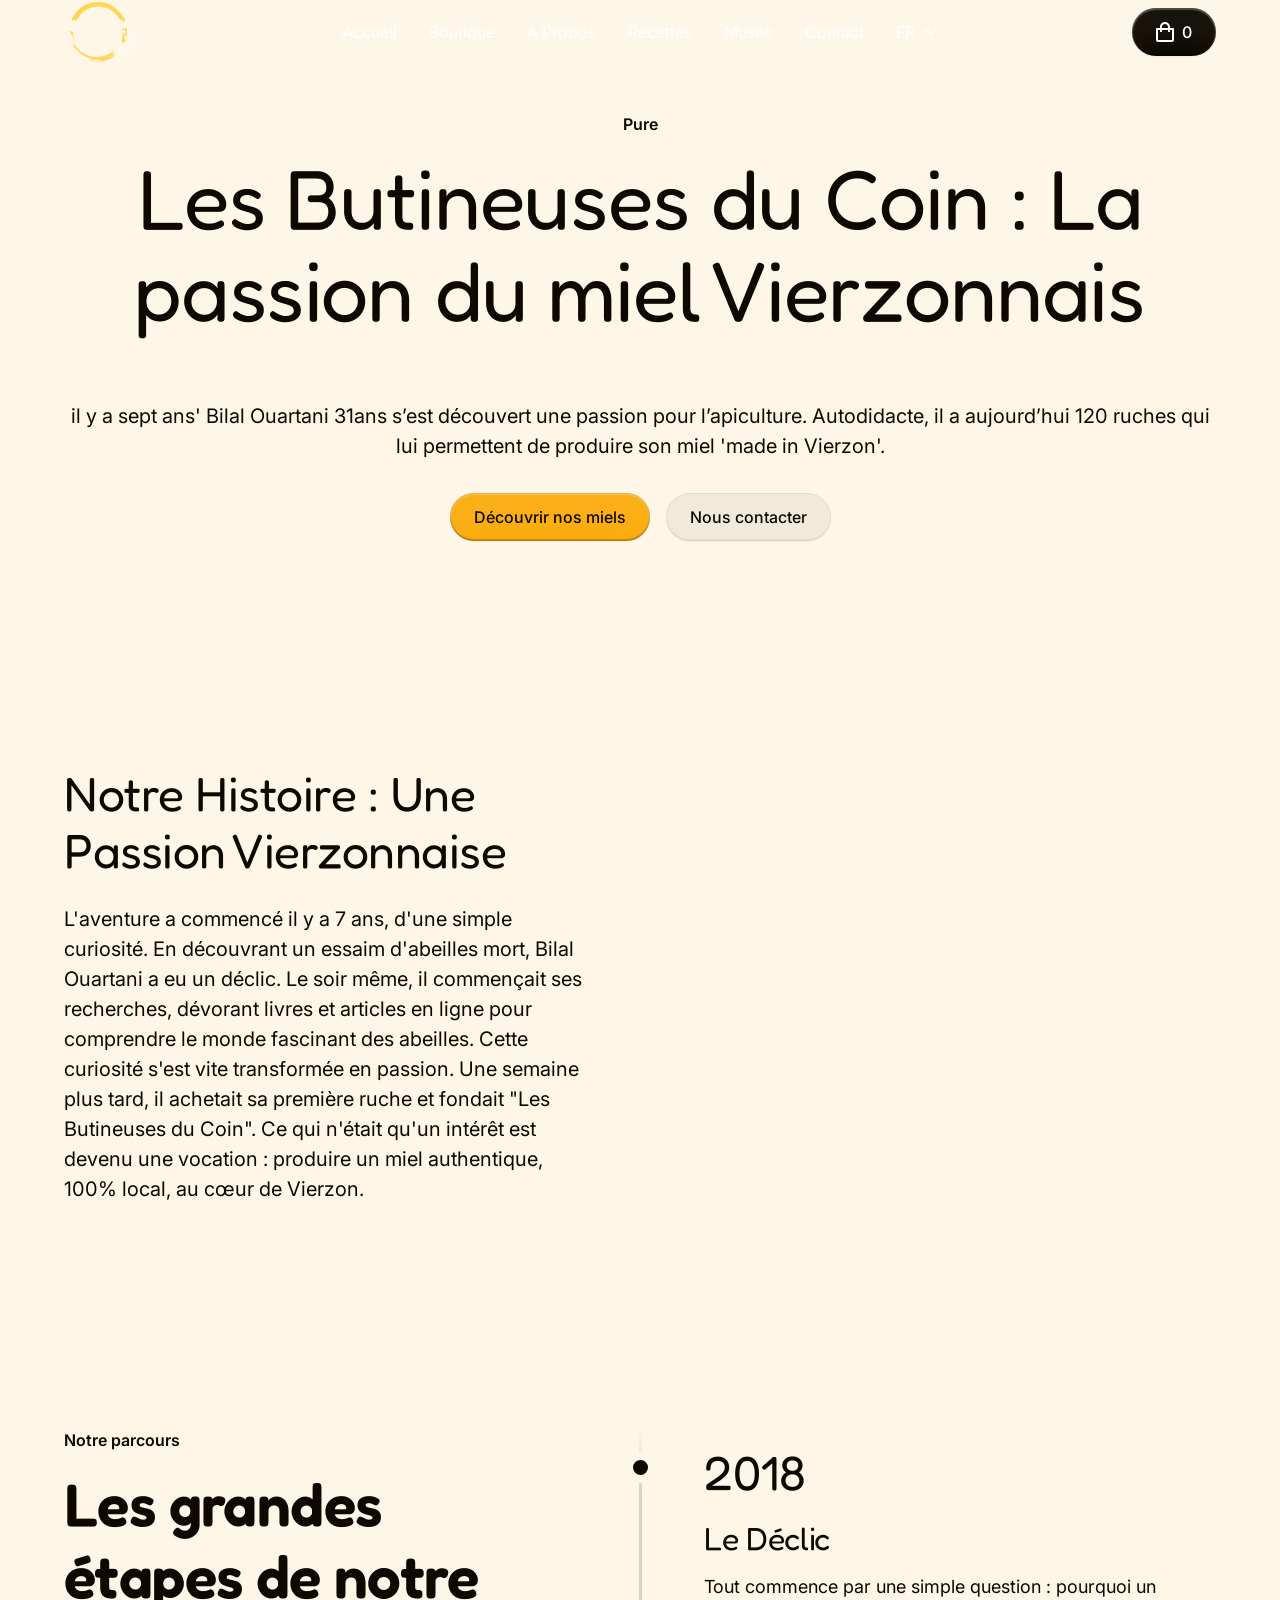
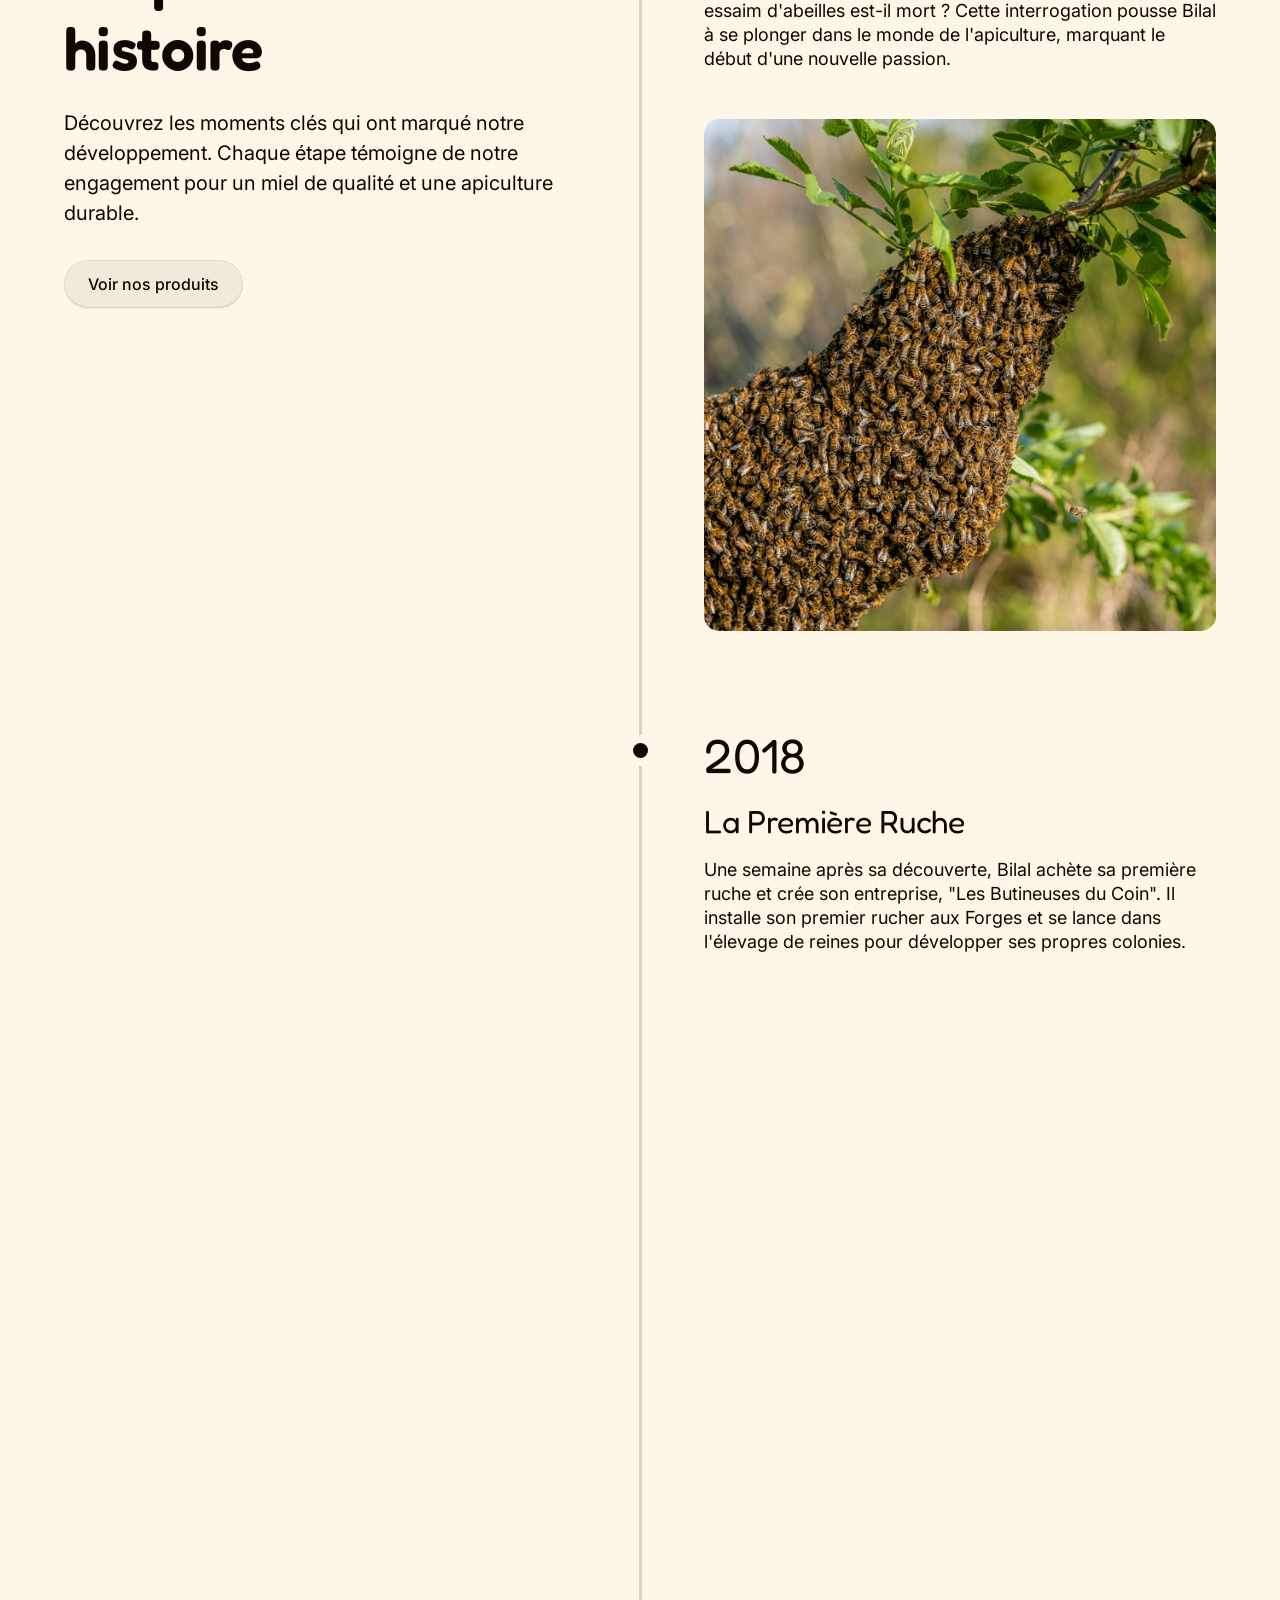
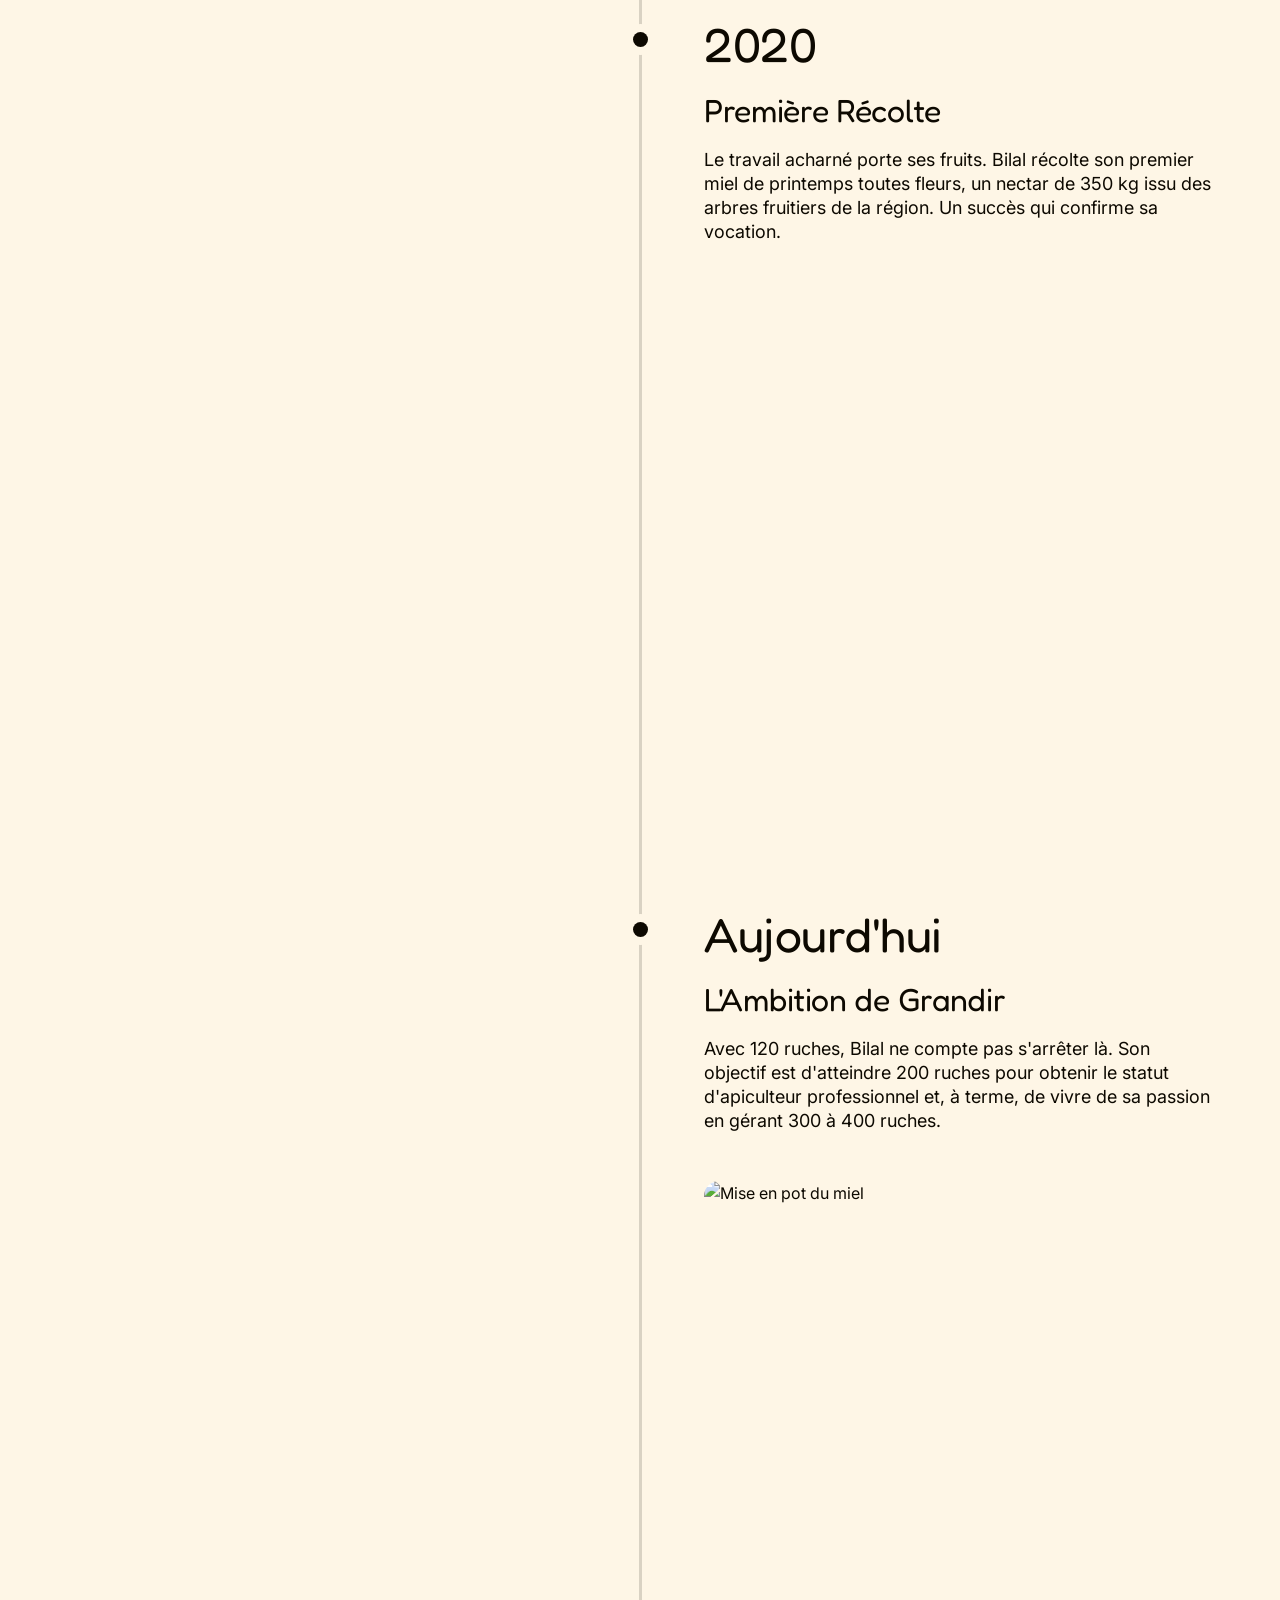
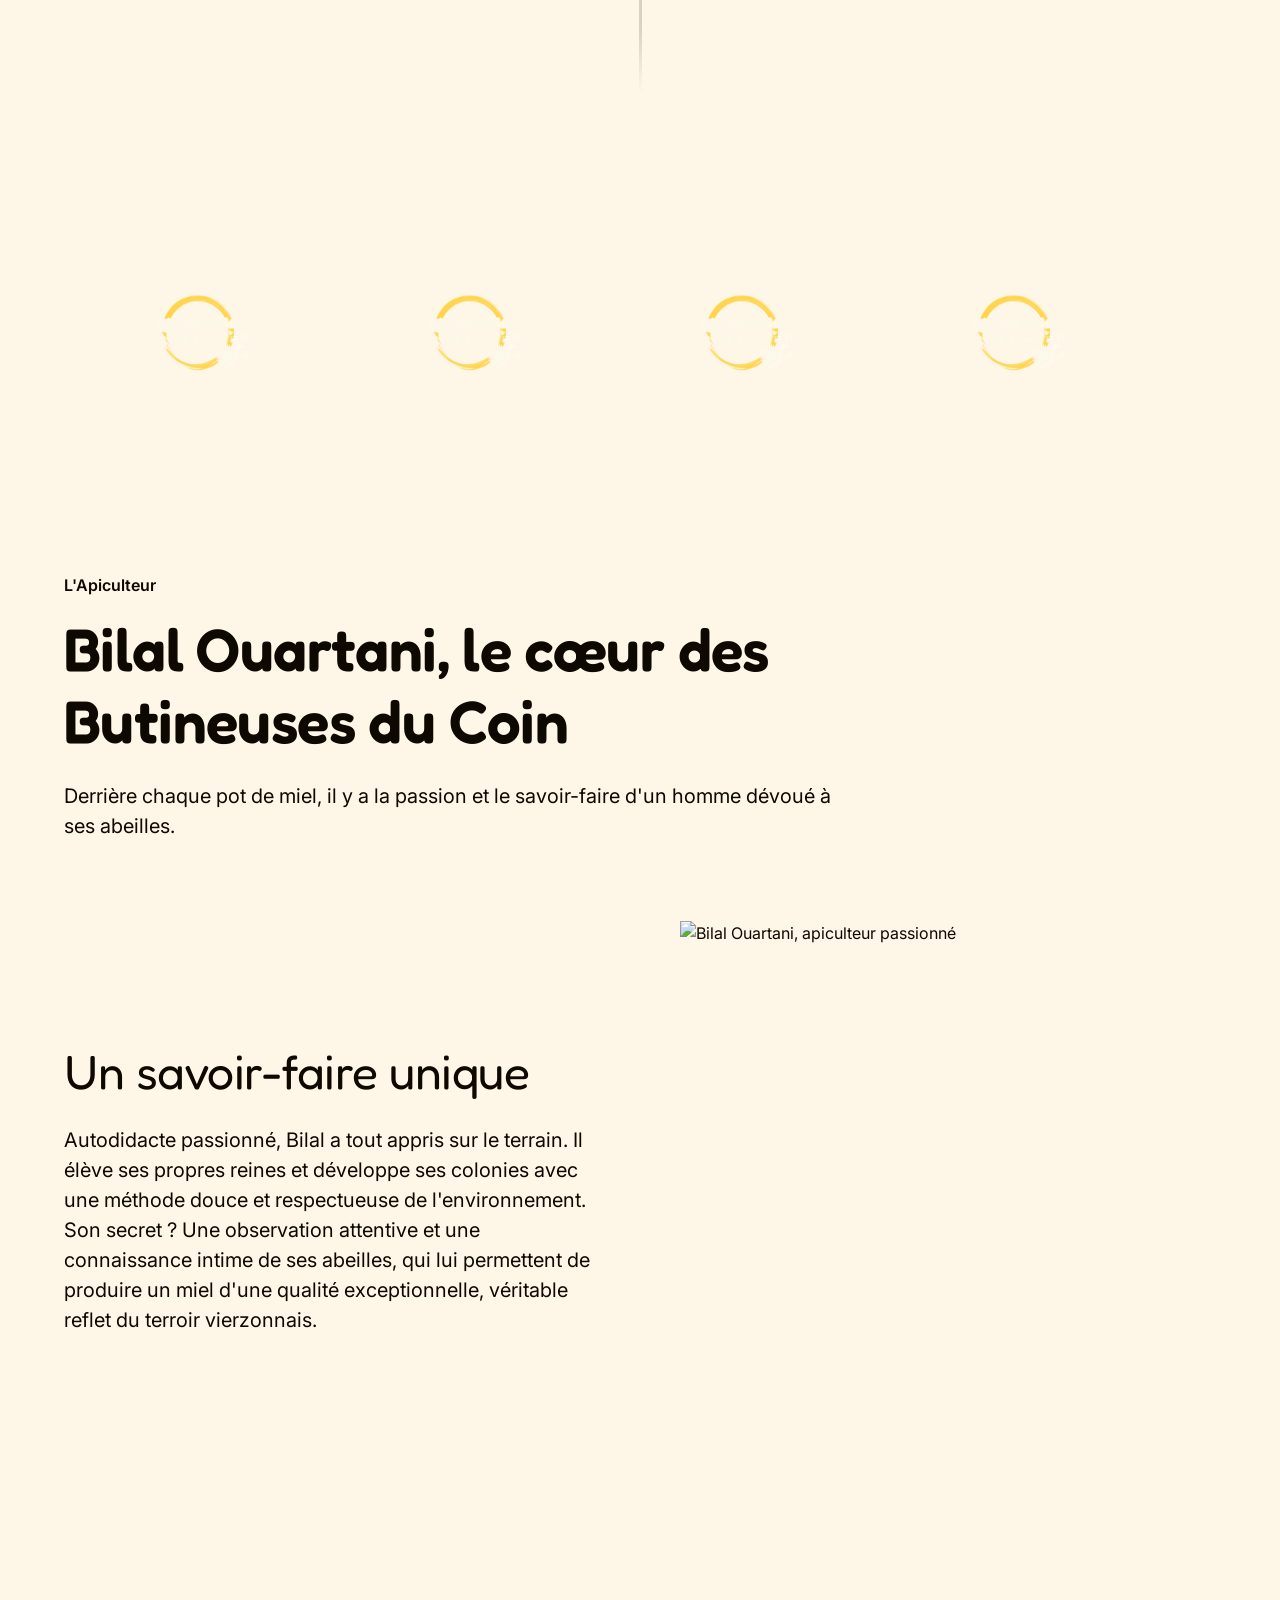
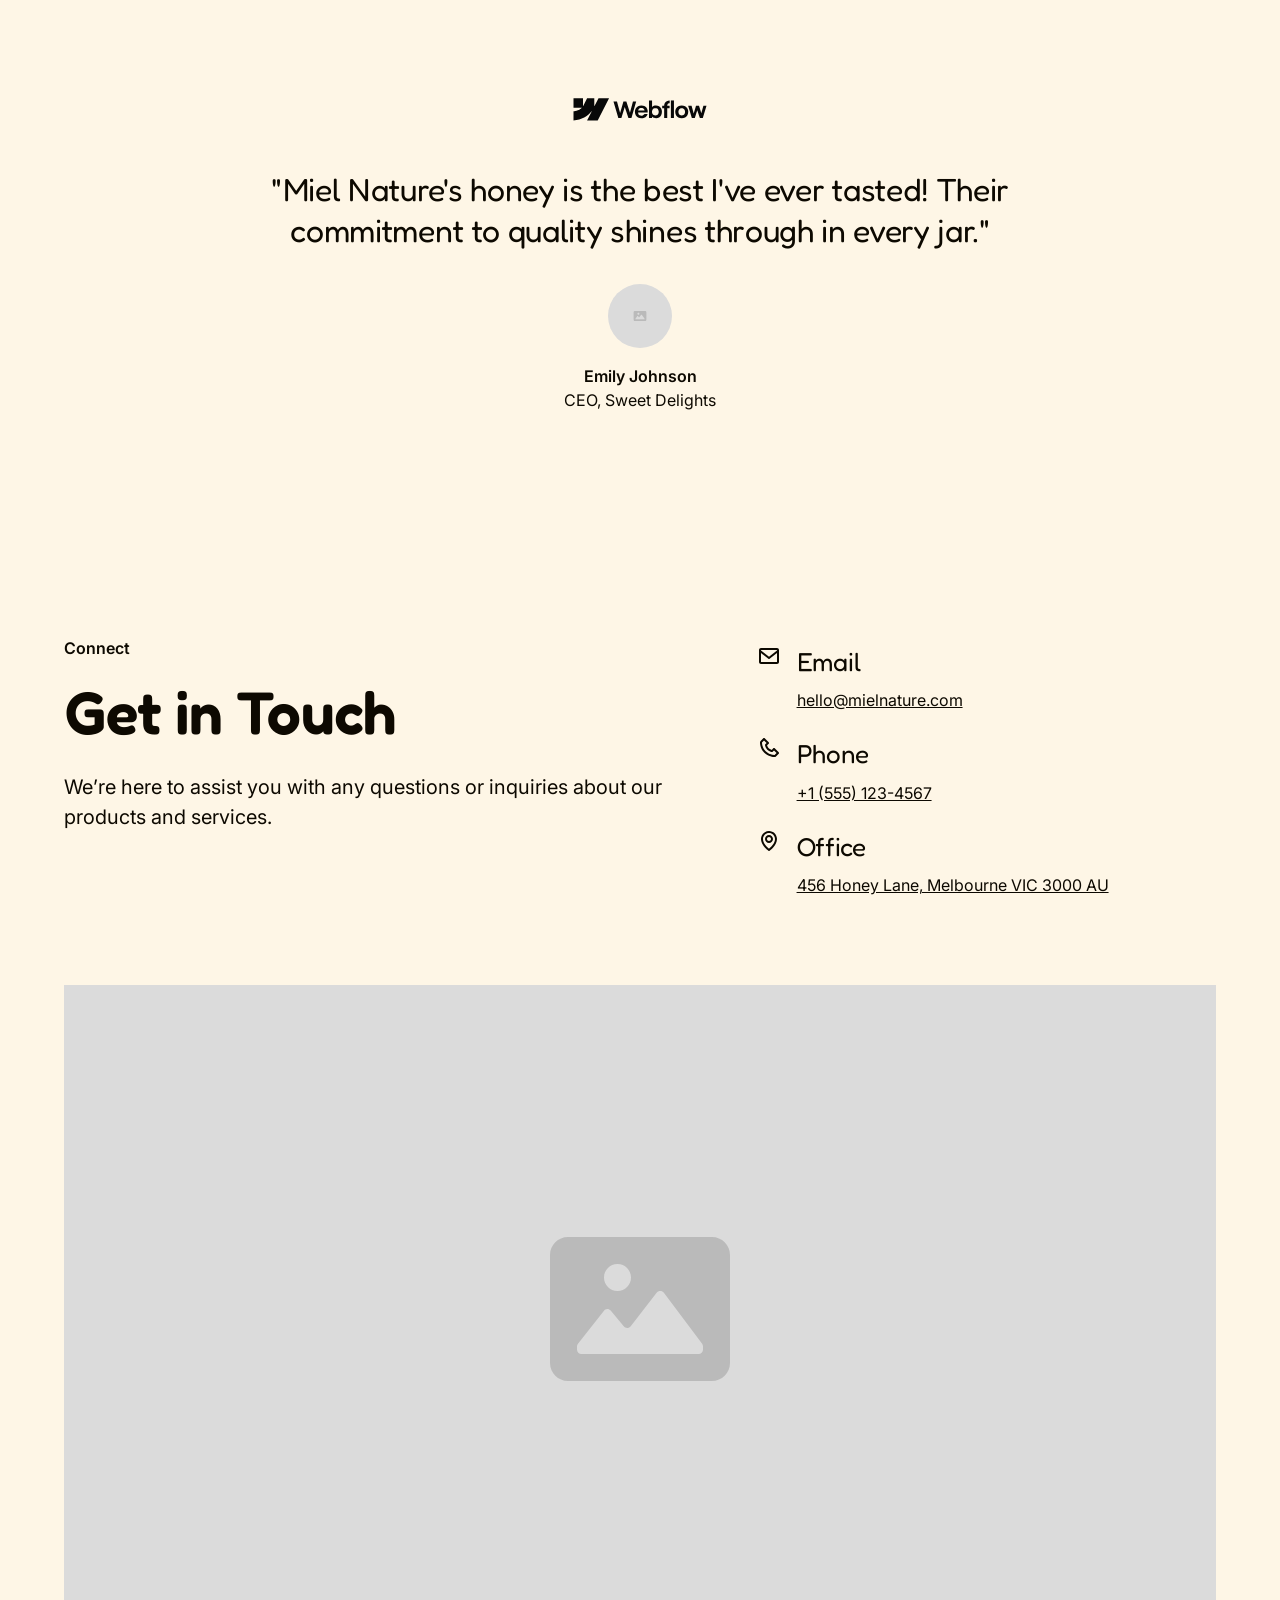
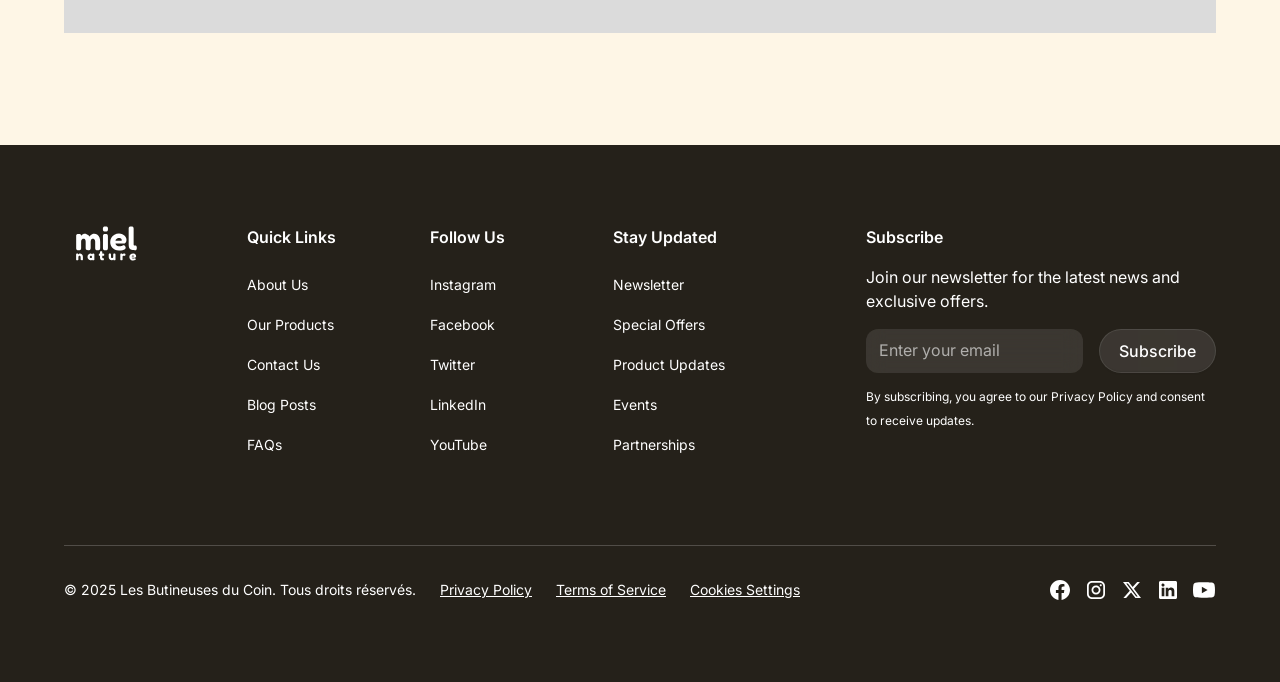
==== commit 24c03739: "nav-bar" ====
--- a/about-us.html
+++ b/about-us.html
@@ -22,6 +22,67 @@
 .timeline3_image {
   border-radius: 15px;
 }
+</style>
+
+<!-- Phase 2: Navbar Glassmorphism CSS -->
+<style>
+  /* ── Initial state (scroll = 0) ── */
+  .navbar2_component {
+    background: transparent !important;
+    border-bottom: 1px solid rgba(255,255,255,0.08) !important;
+    transition: background 0.3s ease,
+                box-shadow 0.3s ease,
+                backdrop-filter 0.3s ease,
+                -webkit-backdrop-filter 0.3s ease,
+                border-color 0.3s ease;
+  }
+
+  .navbar2_component .navbar2_link,
+  .navbar2_component .navbar2_dropdwn-toggle,
+  .navbar2_component .navbar2_button-wrapper {
+    color: #ffffff;
+    transition: color 0.3s ease;
+  }
+
+  .navbar2_component .navbar2_logo-image {
+    transition: opacity 0.2s ease;
+  }
+
+  /* ── Scrolled state (scroll > 50px) ── */
+  .navbar2_component.scrolled {
+    background: rgba(255, 255, 255, 0.85) !important;
+    backdrop-filter: blur(20px) saturate(180%);
+    -webkit-backdrop-filter: blur(20px) saturate(180%);
+    box-shadow: 0 1px 3px rgba(0, 0, 0, 0.08),
+                0 4px 12px rgba(0, 0, 0, 0.04);
+    border-bottom: 1px solid rgba(0, 0, 0, 0.06) !important;
+  }
+
+  .navbar2_component.scrolled .navbar2_link,
+  .navbar2_component.scrolled .navbar2_dropdwn-toggle,
+  .navbar2_component.scrolled .navbar2_button-wrapper {
+    color: #0d0901;
+  }
+
+  /* ── Link hover effect ── */
+  .navbar2_component.scrolled .navbar2_link:hover {
+    color: var(--_primitives---colors--sun, #fbac0c);
+  }
+
+  /* ── Dropdown chevron color inheritance ── */
+  .navbar2_component .navbar2_dropdwn-toggle svg path {
+    transition: fill 0.3s ease;
+  }
+
+  /* ── Button in navbar ── */
+  .navbar2_component .button.is-alternate {
+    transition: color 0.3s ease, border-color 0.3s ease;
+  }
+
+  .navbar2_component.scrolled .button.is-alternate {
+    color: #0d0901;
+    border-color: #0d0901;
+  }
 </style>
 </head>
 <body>
@@ -260,17 +321,18 @@
     <div data-collapse="medium" data-animation="default" data-duration="400" fs-scrolldisable-element="smart-nav" data-easing="ease" data-easing2="ease" role="banner" class="navbar2_component color-scheme-1 w-nav">
       <div class="navbar2_container">
         <a href="#" class="navbar2_logo-link w-nav-brand">
-          <div class="navbar2_logo-image-wrapper"><img src="logo-foncé.png" alt="Les Butineuses du Coin Logo" class="navbar2_logo-image"></div>
+          <div class="navbar2_logo-image-wrapper"><img src="images/logo-clair.png" alt="Les Butineuses du Coin Logo" class="navbar2_logo-image"></div>
         </a>
         <nav role="navigation" id="w-node-_81c78700-a17b-f025-f15c-7c295c257ce1-5c257cdd" class="navbar2_menu is-page-height-tablet w-nav-menu">
+          <a href="index.html" class="navbar2_link w-nav-link">Accueil</a>
           <a href="products.html" class="navbar2_link w-nav-link">Boutique</a>
           <a href="about-us.html" class="navbar2_link w-nav-link">À Propos</a>
           <a href="#" class="navbar2_link w-nav-link">Recettes</a>
           <a href="#" class="navbar2_link w-nav-link">Musée</a>
           <a href="#" class="navbar2_link w-nav-link">Contact</a>
-          <div data-delay="200" data-hover="true" class="navbar2_menu-dropdown w-dropdown">
+<div data-delay="200" data-hover="true" class="navbar2_menu-dropdown w-dropdown">
             <div class="navbar2_dropdwn-toggle w-dropdown-toggle">
-              <div>EN</div>
+              <div>FR</div>
               <div class="dropdown-chevron w-embed"><svg width=" 100%" height=" 100%" viewbox="0 0 16 16" fill="none" xmlns="http://www.w3.org/2000/svg">
                   <path fill-rule="evenodd" clip-rule="evenodd" d="M2.55806 6.29544C2.46043 6.19781 2.46043 6.03952 2.55806 5.94189L3.44195 5.058C3.53958 4.96037 3.69787 4.96037 3.7955 5.058L8.00001 9.26251L12.2045 5.058C12.3021 4.96037 12.4604 4.96037 12.5581 5.058L13.4419 5.94189C13.5396 6.03952 13.5396 6.19781 13.4419 6.29544L8.17678 11.5606C8.07915 11.6582 7.92086 11.6582 7.82323 11.5606L2.55806 6.29544Z" fill="currentColor"></path>
                 </svg></div>
@@ -491,28 +553,28 @@
               <div class="logo3_component">
                 <div class="logo3_list-wrapper">
                   <div class="logo3_list">
-                    <img src="logo-foncé.png" alt="Logo" class="logo3_logo">
-                    <img src="logo-foncé.png" alt="Logo" class="logo3_logo">
-                    <img src="logo-foncé.png" alt="Logo" class="logo3_logo">
-                    <img src="logo-foncé.png" alt="Logo" class="logo3_logo">
-                    <img src="logo-foncé.png" alt="Logo" class="logo3_logo">
-                    <img src="logo-foncé.png" alt="Logo" class="logo3_logo">
-                    <img src="logo-foncé.png" alt="Logo" class="logo3_logo">
-                    <img src="logo-foncé.png" alt="Logo" class="logo3_logo">
-                    <img src="logo-foncé.png" alt="Logo" class="logo3_logo">
-                    <img src="logo-foncé.png" alt="Logo" class="logo3_logo">
+                    <img src="images/logo-clair.png" alt="Logo" class="logo3_logo">
+                    <img src="images/logo-clair.png" alt="Logo" class="logo3_logo">
+                    <img src="images/logo-clair.png" alt="Logo" class="logo3_logo">
+                    <img src="images/logo-clair.png" alt="Logo" class="logo3_logo">
+                    <img src="images/logo-clair.png" alt="Logo" class="logo3_logo">
+                    <img src="images/logo-clair.png" alt="Logo" class="logo3_logo">
+                    <img src="images/logo-clair.png" alt="Logo" class="logo3_logo">
+                    <img src="images/logo-clair.png" alt="Logo" class="logo3_logo">
+                    <img src="images/logo-clair.png" alt="Logo" class="logo3_logo">
+                    <img src="images/logo-clair.png" alt="Logo" class="logo3_logo">
                   </div>
                   <div class="logo3_list">
-                    <img src="logo-foncé.png" alt="Logo" class="logo3_logo">
-                    <img src="logo-foncé.png" alt="Logo" class="logo3_logo">
-                    <img src="logo-foncé.png" alt="Logo" class="logo3_logo">
-                    <img src="logo-foncé.png" alt="Logo" class="logo3_logo">
-                    <img src="logo-foncé.png" alt="Logo" class="logo3_logo">
-                    <img src="logo-foncé.png" alt="Logo" class="logo3_logo">
-                    <img src="logo-foncé.png" alt="Logo" class="logo3_logo">
-                    <img src="logo-foncé.png" alt="Logo" class="logo3_logo">
-                    <img src="logo-foncé.png" alt="Logo" class="logo3_logo">
-                    <img src="logo-foncé.png" alt="Logo" class="logo3_logo">
+                    <img src="images/logo-clair.png" alt="Logo" class="logo3_logo">
+                    <img src="images/logo-clair.png" alt="Logo" class="logo3_logo">
+                    <img src="images/logo-clair.png" alt="Logo" class="logo3_logo">
+                    <img src="images/logo-clair.png" alt="Logo" class="logo3_logo">
+                    <img src="images/logo-clair.png" alt="Logo" class="logo3_logo">
+                    <img src="images/logo-clair.png" alt="Logo" class="logo3_logo">
+                    <img src="images/logo-clair.png" alt="Logo" class="logo3_logo">
+                    <img src="images/logo-clair.png" alt="Logo" class="logo3_logo">
+                    <img src="images/logo-clair.png" alt="Logo" class="logo3_logo">
+                    <img src="images/logo-clair.png" alt="Logo" class="logo3_logo">
                   </div>
                 </div>
               </div>
@@ -775,6 +837,40 @@
   <script src="https://d3e54v103j8qbb.cloudfront.net/js/jquery-3.5.1.min.dc5e7f18c8.js?site=68918dcccff616f6d6f81c86" type="text/javascript" integrity="sha256-9/aliU8dGd2tb6OSsuzixeV4y/faTqgFtohetphbbj0=" crossorigin="anonymous"></script>
   <script src="js/webflow.js" type="text/javascript"></script>
   <script src="js/timeline-video.js" type="text/javascript"></script>
+
+<!-- Phase 2: Navbar Glassmorphism Scroll Behavior -->
+<script>
+  (function() {
+    var nav = document.querySelector('.navbar2_component');
+    var logoImg = document.querySelector('.navbar2_logo-image');
+    if (!nav || !logoImg) return;
+
+    var LOGO_LIGHT = 'images/logo-clair.png';
+    var LOGO_DARK = 'logo-fonce.png';
+    var SCROLL_THRESHOLD = 50;
+
+    function onScroll() {
+      var scrolled = window.scrollY > SCROLL_THRESHOLD;
+      if (scrolled) {
+        nav.classList.add('scrolled');
+        if (logoImg.getAttribute('src') !== LOGO_DARK) {
+          logoImg.setAttribute('src', LOGO_DARK);
+        }
+      } else {
+        nav.classList.remove('scrolled');
+        if (logoImg.getAttribute('src') !== LOGO_LIGHT) {
+          logoImg.setAttribute('src', LOGO_LIGHT);
+        }
+      }
+    }
+
+    // Set initial state
+    onScroll();
+
+    // Listen for scroll with passive flag for performance
+    window.addEventListener('scroll', onScroll, { passive: true });
+  })();
+</script>
 </body>
 </html>
             </div>
